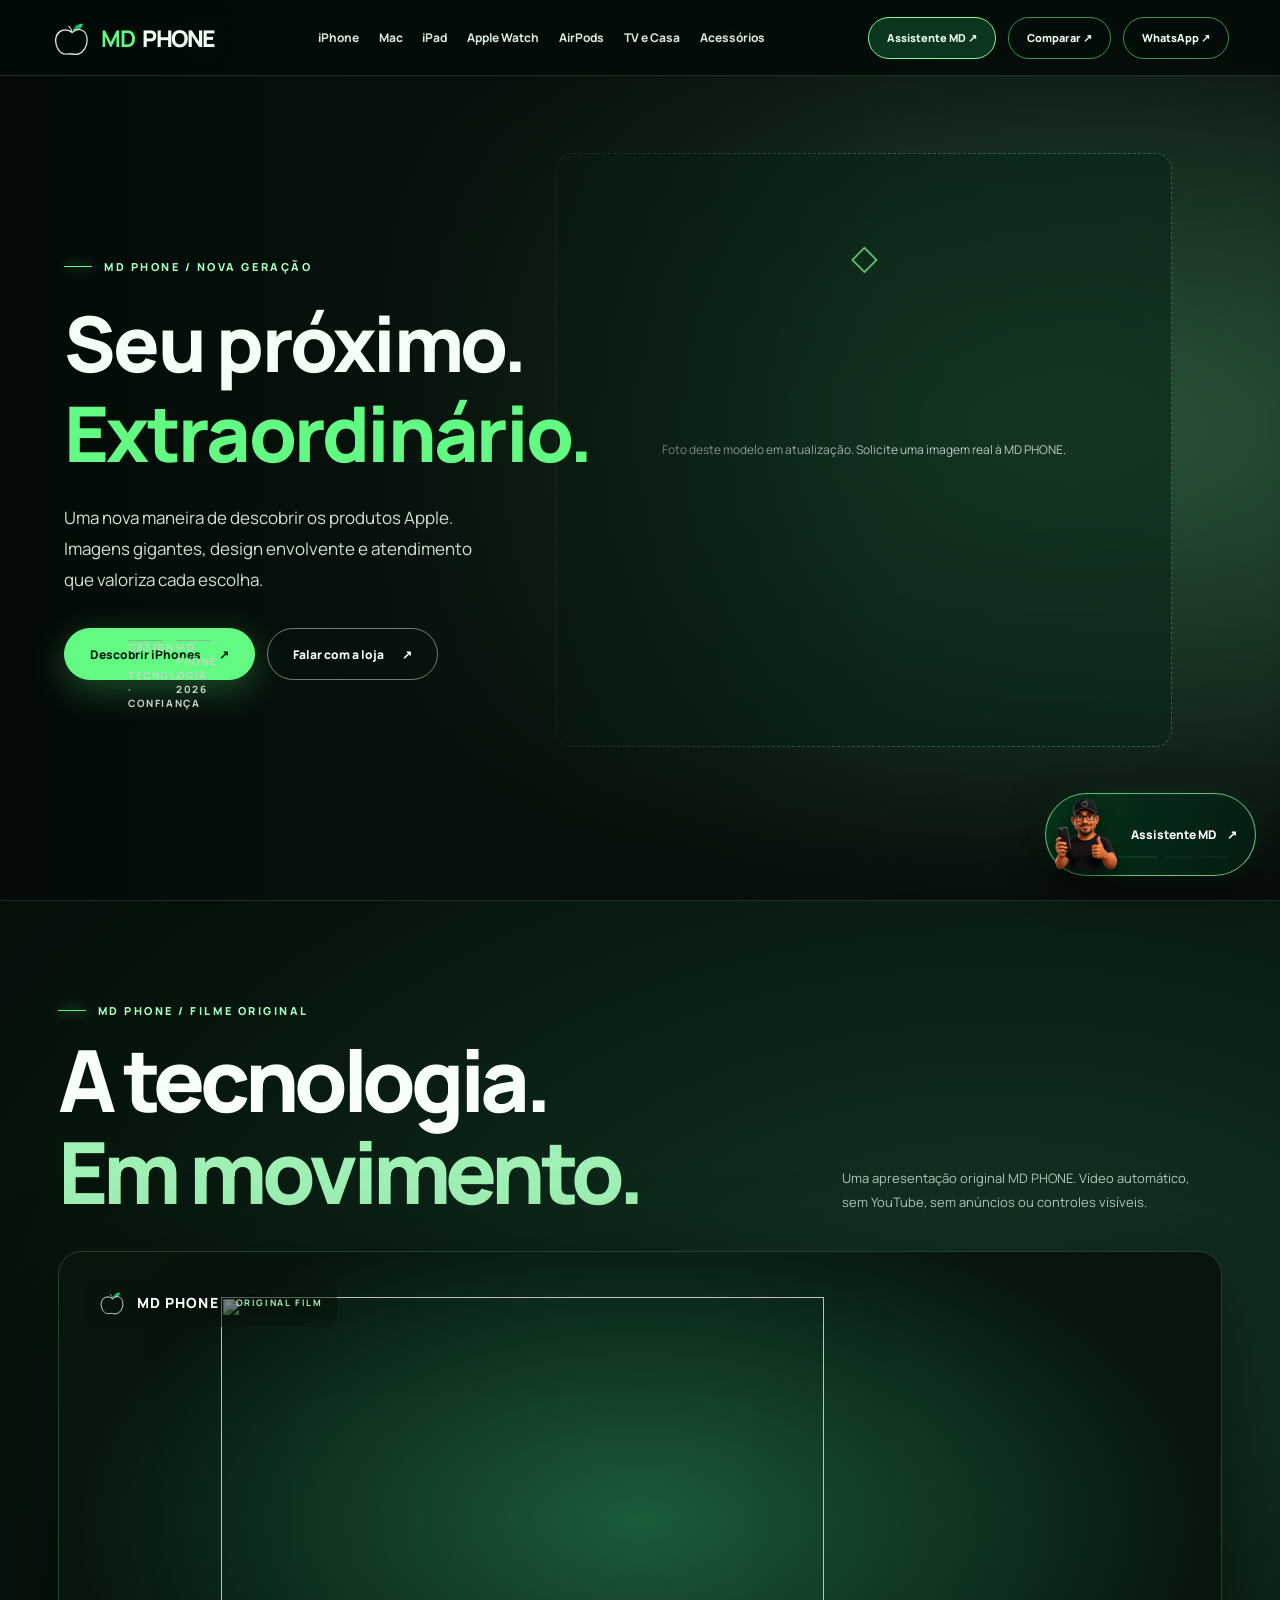
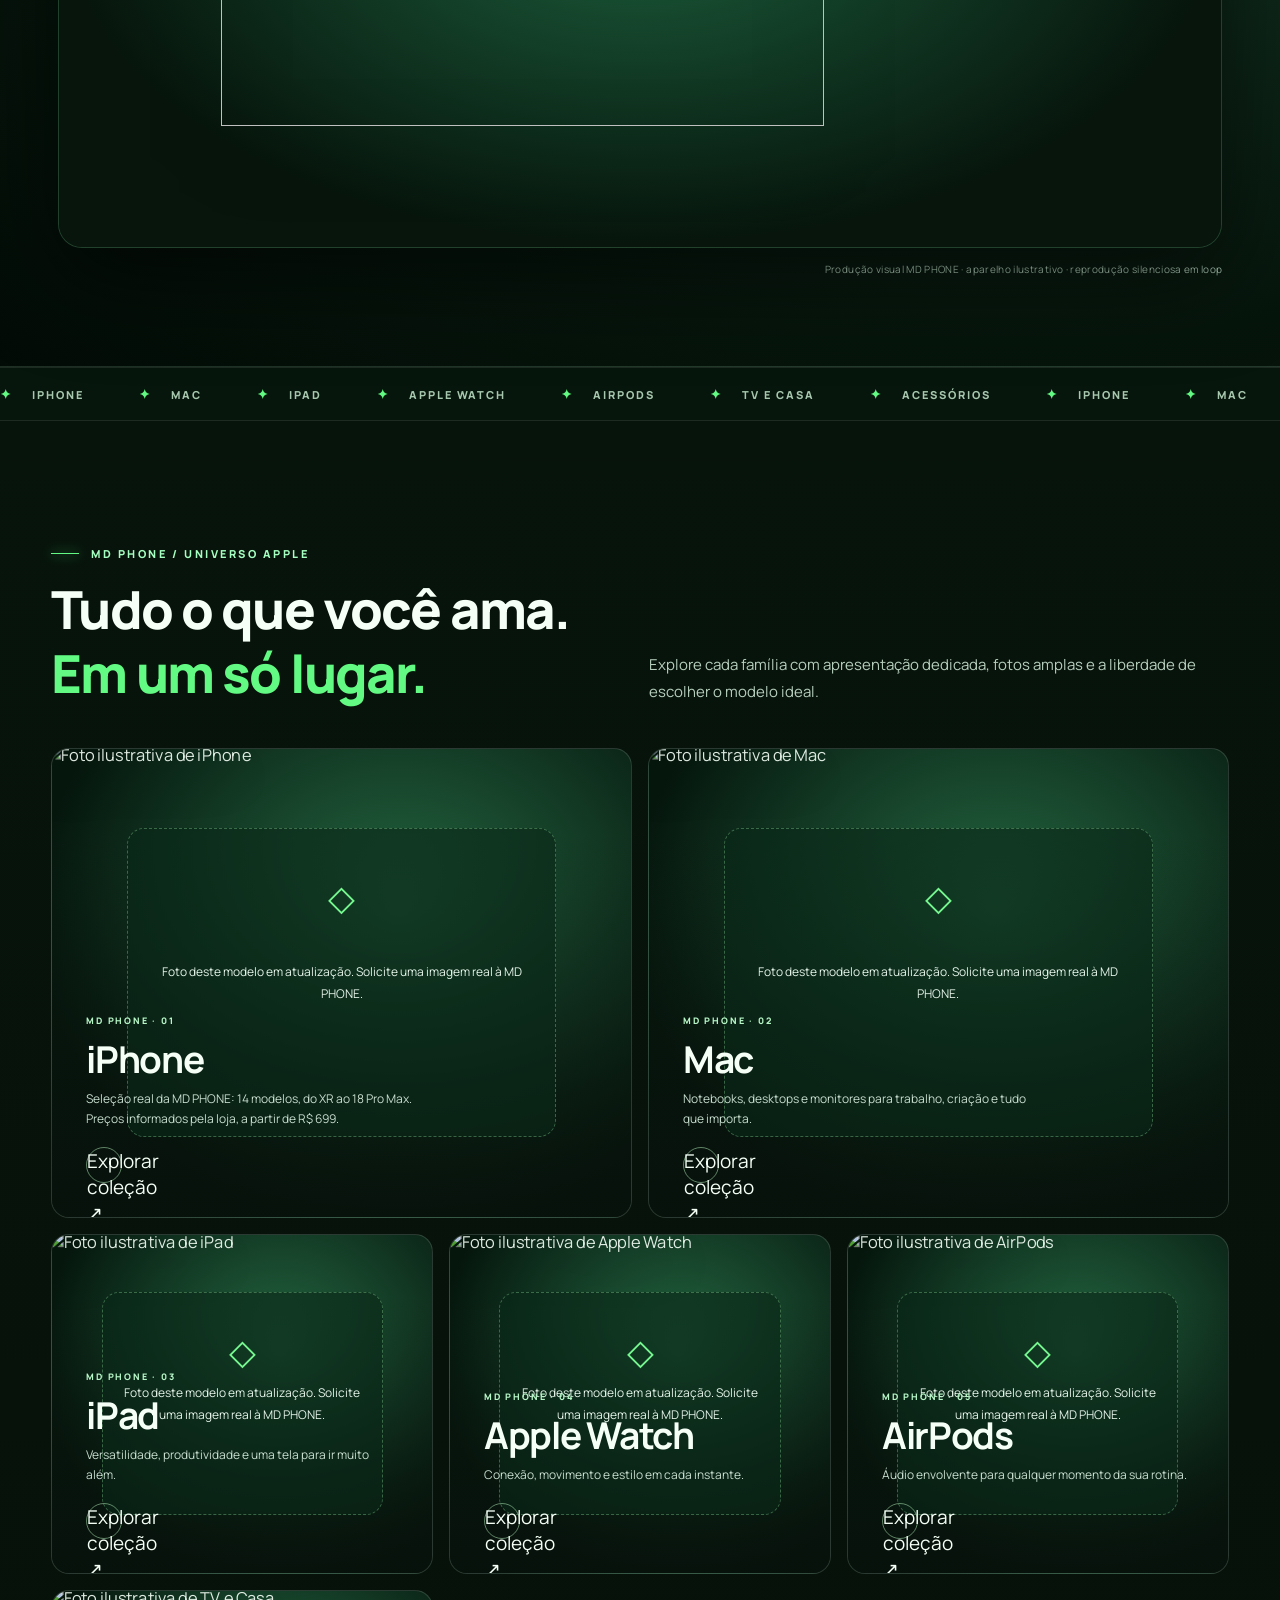
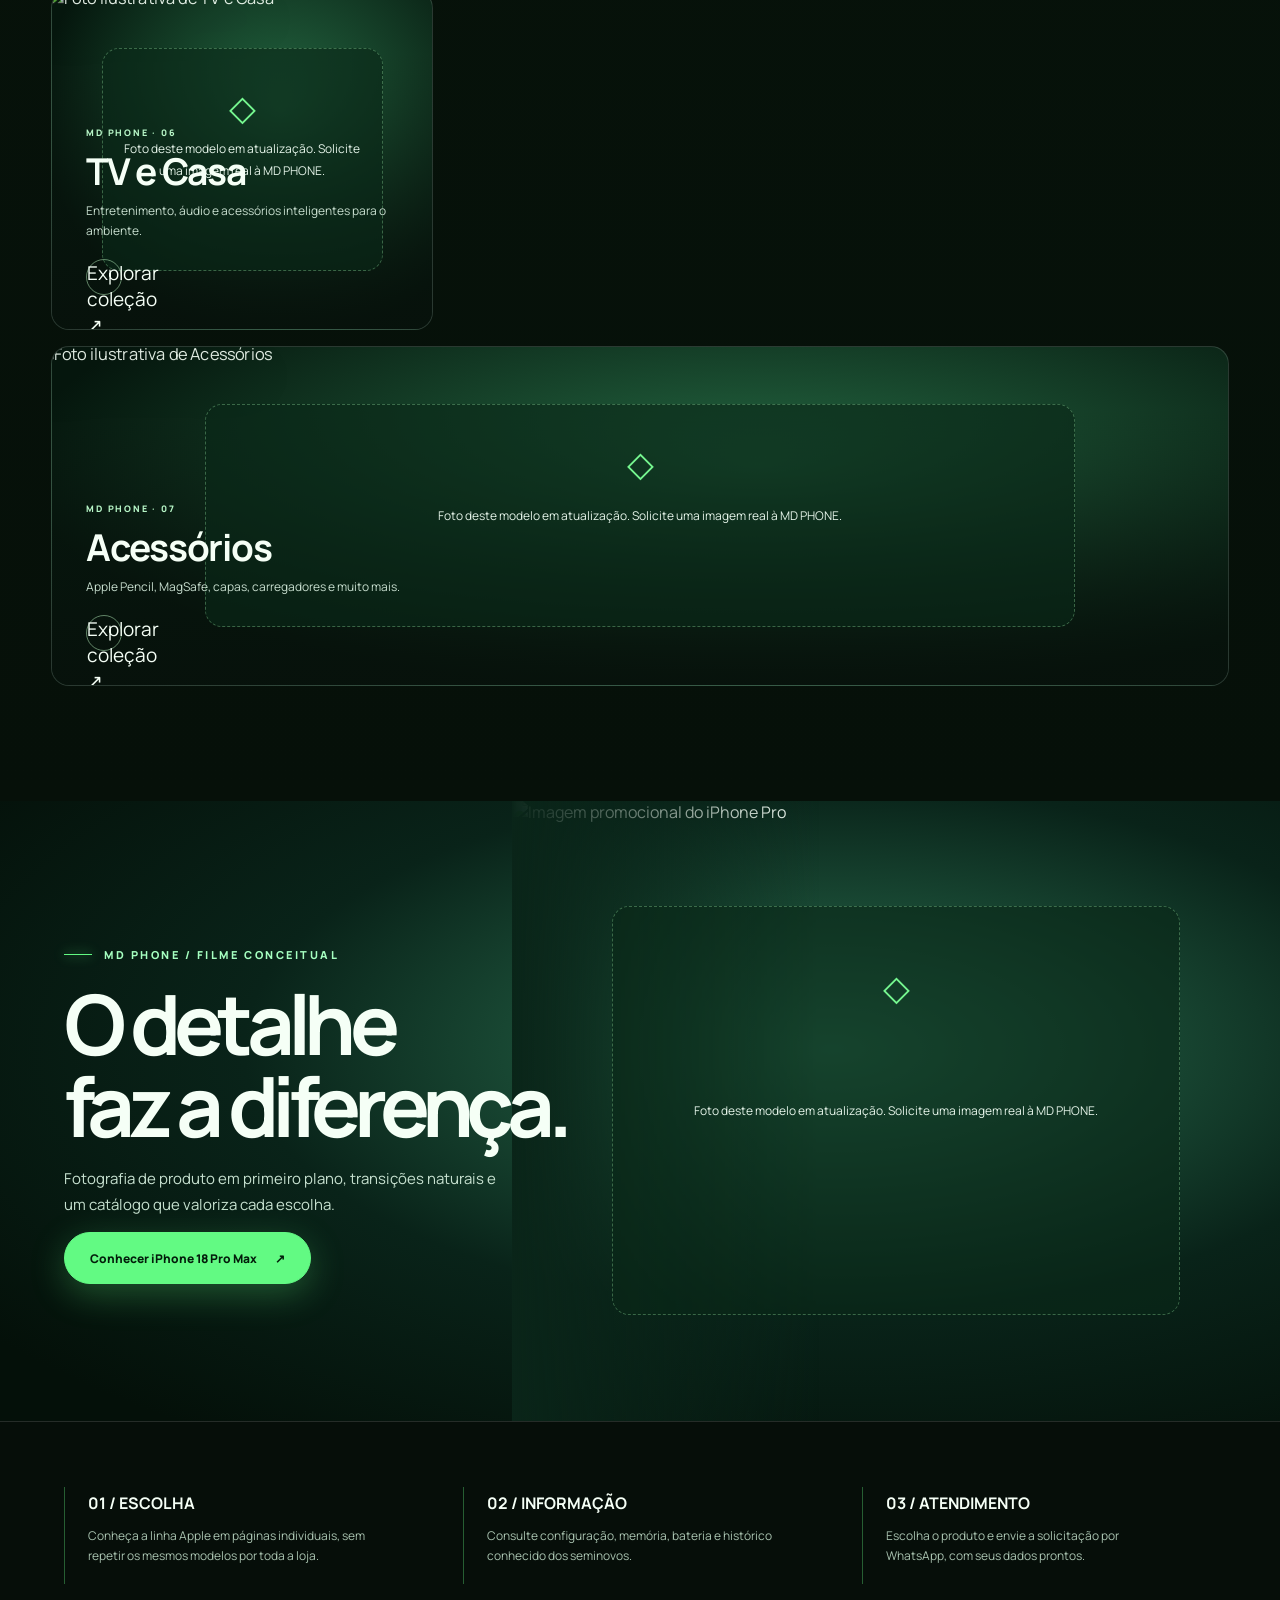
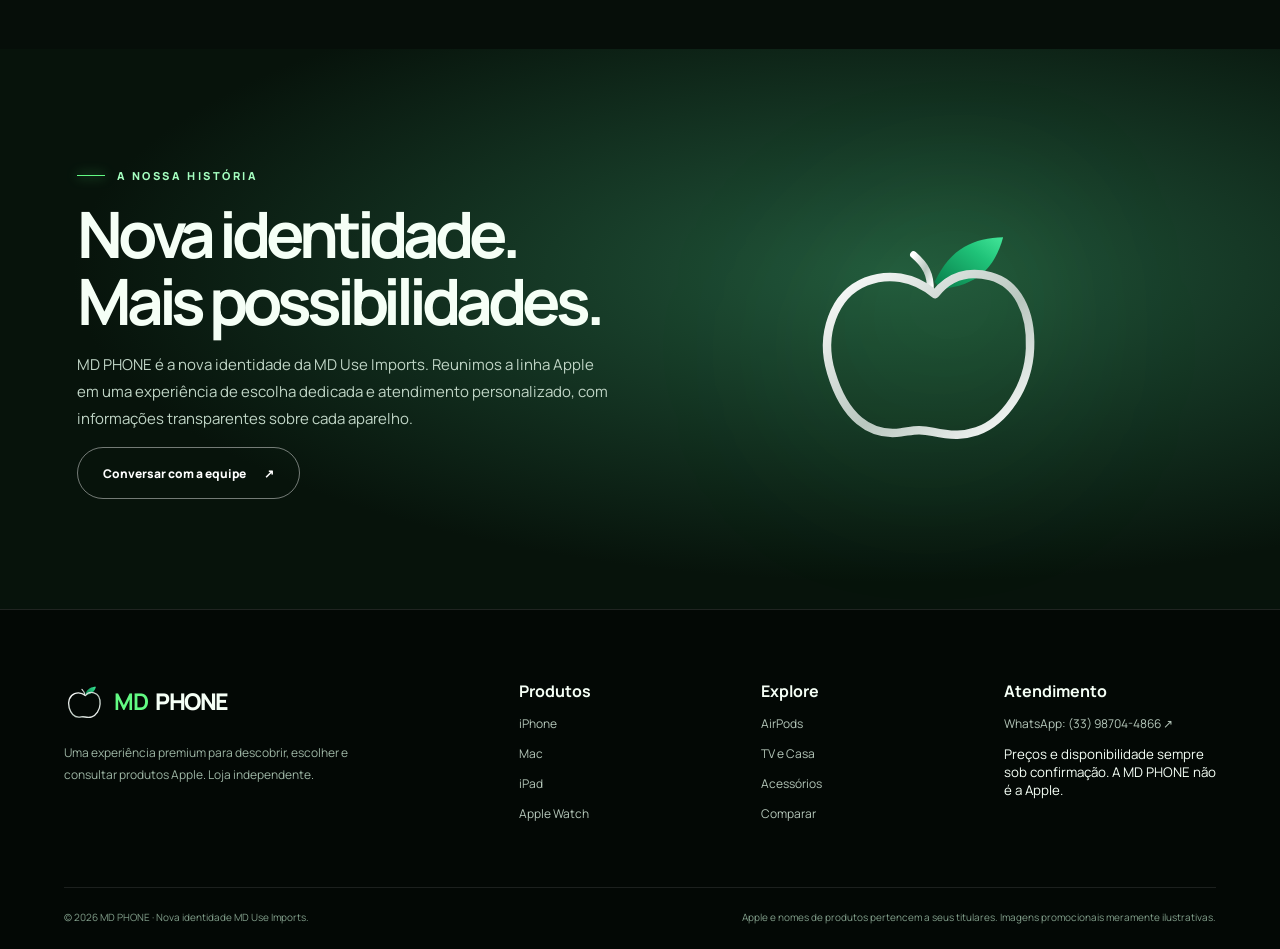
==== index.html @ 4ab0ab2a "MD PHONE: publicar catálogo exato, vídeos próprios, assistente original e layout premium recuperado" ====
<!doctype html>
<html lang="pt-BR">
<head>
<meta charset="utf-8">
<meta name="viewport" content="width=device-width,initial-scale=1,viewport-fit=cover">
<meta name="theme-color" content="#050a07"><meta name="color-scheme" content="dark">
<meta name="description" content="MD PHONE — universo Apple em uma experiência de design premium. Explore iPhone, Mac, iPad, Apple Watch, AirPods, Casa e Acessórios. Consulte modelos e disponibilidade pelo WhatsApp.">
<meta property="og:type" content="website"><meta property="og:locale" content="pt_BR"><meta property="og:title" content="MD PHONE — Universo Apple">
<meta property="og:description" content="Uma nova experiência para descobrir e escolher seu produto Apple.">
<meta property="og:image" content="https://www.apple.com/newsroom/images/2026/09/apple-debuts-iphone-18-pro-and-iphone-18-pro-max/article/Apple-iPhone-18-Pro-color-lineup-260909_big.jpg.large.jpg">
<meta name="robots" content="index,follow">
<title>MD PHONE — Universo Apple</title>
<link rel="icon" type="image/svg+xml" href="assets/md-phone-brand-mark.svg">
<link rel="canonical" href="https://marlondouglas.github.io/md-phone-premium/">
<link rel="preconnect" href="https://fonts.googleapis.com"><link rel="preconnect" href="https://fonts.gstatic.com" crossorigin>
<link href="https://fonts.googleapis.com/css2?family=Manrope:wght@400;500;600;700;800&display=swap" rel="stylesheet">
<link rel="preconnect" href="https://www.apple.com">
<link rel="stylesheet" href="md-universe.css?v=20261119-md-original-v8">
<script defer src="md-photo-manifest.js?v=20261119-md-original-v8"></script>
<script defer src="md-universe-data.js?v=20261119-md-original-v8"></script>
<script defer src="md-universe.js?v=20261119-md-original-v8"></script>
</head>
<body>
<div id="root"><main style="min-height:80vh;background:#05130a;color:#f6fff7;font:600 18px Manrope,system-ui;padding:120px 7vw"><h1>MD PHONE</h1><p>Carregando a nova experiência...</p><p><a style="color:#9affb2" href="https://wa.me/5533987044866" target="_blank" rel="noopener noreferrer">Fale com a loja pelo WhatsApp ↗</a></p></main></div>
<noscript><p style="color:#fff;background:#0d2817;padding:30px;font:16px system-ui">Para explorar as páginas e produtos da MD PHONE, ative o JavaScript no navegador. Atendimento: WhatsApp (33) 98704-4866.</p></noscript>
</body>
</html>
---- md-universe.css ----
/* MD PHONE / UNIVERSE 2026 — estética imersiva original, inspirada em vitrines de tecnologia. */
:root{--bg:#050a07;--fg:#f5fff6;--green:#62fa83;--mint:#a5ffc0;--dim:#a3b9a8;--line:#ffffff25;--max:1530px;--font:Manrope,Inter,-apple-system,BlinkMacSystemFont,"Segoe UI",sans-serif}
*{box-sizing:border-box}html{scroll-behavior:smooth;scroll-padding-top:78px}body{margin:0;background:var(--bg);color:var(--fg);font-family:var(--font);-webkit-font-smoothing:antialiased;overflow-x:hidden}a{color:inherit;text-decoration:none}button,input,select,textarea{font:inherit}button{cursor:pointer}img{max-width:100%;display:block}button:focus-visible,a:focus-visible,input:focus-visible,select:focus-visible,textarea:focus-visible{outline:2px solid var(--green);outline-offset:4px}::selection{background:#62fa83;color:#07120a}
.skip{position:absolute;left:20px;top:-70px;z-index:200;padding:12px 20px;background:#b9ffcc;color:#05220c}.skip:focus{top:15px}
.site-head{position:fixed;z-index:80;inset:0 0 auto;height:76px;background:#030b08d9;border-bottom:1px solid #ffffff20;backdrop-filter:blur(24px);-webkit-backdrop-filter:blur(24px);transition:background .3s}
.head-inner{height:100%;width:min(100%,var(--max));margin:auto;display:flex;align-items:center;gap:35px;padding:0 clamp(20px,4vw,66px)}
.brand{display:flex;align-items:center;gap:8px;font-size:23px;font-weight:900;letter-spacing:-.065em;white-space:nowrap}.brand img{width:42px;height:42px;object-fit:contain}.brand b{color:var(--green)}
.site-nav{display:flex;align-items:center;justify-content:center;flex:1;gap:clamp(11px,1.55vw,24px)}.site-nav a{font-size:12px;font-weight:750;color:#d8e8db;transition:color .2s;white-space:nowrap}.site-nav a:hover,.site-nav a.active{color:var(--green)}
.head-actions{display:flex;align-items:center;gap:12px}.head-cta{display:inline-flex;align-items:center;justify-content:center;gap:13px;min-height:42px;border:1px solid #5bf88990;padding:10px 18px;border-radius:50px;font-size:11px;font-weight:900;color:#e9ffef;white-space:nowrap}.head-cta:hover{background:#62fa83;color:#031e0a}
.hamburger{display:none;background:none;border:0;color:#fff;padding:8px;font-size:25px;line-height:1}.mobile-menu{position:absolute;top:76px;left:0;right:0;background:#04140bdc;backdrop-filter:blur(20px);border-bottom:1px solid #ffffff30;padding:15px 24px 28px}.mobile-menu[hidden]{display:none}.mobile-menu a{display:block;padding:12px 0;font-size:17px;font-weight:750;border-bottom:1px solid #ffffff18}
main{min-height:60vh}.hero{height:min(900px,100svh);min-height:690px;position:relative;isolation:isolate;overflow:hidden;background:#050907}.hero-slide{position:absolute;inset:0;opacity:0;visibility:hidden;transition:opacity 1.2s ease;isolation:isolate}.hero-slide.active{opacity:1;visibility:visible}.hero-slide:before{content:"";position:absolute;inset:0;z-index:1;background:linear-gradient(90deg,#030a07 0%,#06110b 28%,#06120a99 48%,#07140c33 70%,#06100b18 100%)}.hero-slide:after{content:"";position:absolute;z-index:-1;inset:-15%;background:radial-gradient(ellipse at 75% 48%,var(--glow,#155d32),transparent 58%);filter:blur(48px);opacity:.9;animation:breathing 9s ease-in-out infinite alternate}
@keyframes breathing{from{transform:scale(.92);opacity:.55}to{transform:scale(1.12);opacity:.95}}
.hero-media{position:absolute;z-index:0;inset:0 0 0 35%;overflow:hidden}.hero-media img{width:100%;height:100%;object-fit:contain;object-position:center;transform:scale(1.12);transition:transform 9s ease;filter:drop-shadow(0 30px 55px #0008)}.hero-slide.active .hero-media img{transform:scale(1.27)}.hero-media.photo-dark img{mix-blend-mode:screen}.hero-media.photo-light{background:#f0f0f0}.hero-media.photo-light img{mix-blend-mode:multiply}.hero-media.photo-light:after{content:"";position:absolute;inset:0;background:linear-gradient(90deg,#061009 0%,transparent 45%)}
.hero-inner{position:relative;z-index:3;width:min(100%,var(--max));height:100%;margin:auto;display:flex;align-items:center;padding:105px clamp(22px,5vw,80px) 75px}.hero-content{width:min(49%,680px);position:relative}.kicker{display:inline-flex;align-items:center;gap:12px;color:var(--mint);font-size:11px;font-weight:850;letter-spacing:.23em;text-transform:uppercase}.kicker:before{content:"";width:28px;height:1px;background:var(--green);box-shadow:0 0 12px var(--green)}.hero h1{font-size:clamp(66px,7.9vw,128px);line-height:.96;letter-spacing:-.09em;font-weight:900;margin:24px 0 26px;text-wrap:balance}.hero h1 em,.category-hero h1 em,.section-heading em,.product-title em{font-style:normal;color:var(--green)}.hero-desc{max-width:490px;color:#d0e2d3;font-size:clamp(15px,1.4vw,20px);line-height:1.72;margin:0 0 33px}.action-row{display:flex;gap:12px;align-items:center;flex-wrap:wrap}.btn{min-height:52px;padding:15px 25px;display:inline-flex;justify-content:center;align-items:center;gap:18px;border-radius:99px;border:1px solid #ffffff70;background:transparent;color:#fff;font-weight:850;font-size:12px;white-space:nowrap;transition:transform .25s,background .25s,color .25s}.btn:hover{transform:translateY(-2px)}.btn.primary{background:var(--green);color:#031d0b;border-color:var(--green);box-shadow:0 10px 35px #62fa8344}.btn.secondary:hover{background:#ffffff1a}.hero-foot{position:absolute;z-index:5;left:clamp(22px,5vw,80px);bottom:39px;color:#c4d5c7;font-size:10px;letter-spacing:.16em;font-weight:750;display:flex;gap:13px;align-items:center}.hero-foot span{height:1px;width:35px;background:#8ab99a}
.hero-timeline{position:absolute;z-index:7;right:clamp(20px,4vw,70px);bottom:42px;display:flex;gap:8px;align-items:center}.timeline-item{height:2px;width:28px;background:#ffffff55;overflow:hidden}.timeline-item.active{width:56px;background:#ffffff33}.timeline-item.active:before{content:"";display:block;height:100%;width:100%;background:var(--green);transform-origin:left;animation:timeline 7s linear forwards}@keyframes timeline{from{transform:scaleX(0)}to{transform:scaleX(1)}}.hero-label{position:absolute;right:45px;top:120px;z-index:4;color:#ffffff8a;font-size:10px;letter-spacing:.18em;writing-mode:vertical-rl}
.marquee{border-block:1px solid #ffffff17;background:#07160c;overflow:hidden;padding:17px 0}.marquee-track{display:flex;width:max-content;gap:55px;animation:marquee 38s linear infinite}.marquee-track span{font-size:11px;letter-spacing:.18em;font-weight:800;color:#a7c7ae;white-space:nowrap}.marquee-track b{color:var(--green);font-size:13px;margin-right:15px}@keyframes marquee{to{transform:translateX(-50%)}}
.section{padding:clamp(75px,9vw,145px) clamp(18px,4vw,64px)}.section-inner{width:min(100%,var(--max));margin:auto}.section-top{display:flex;justify-content:space-between;align-items:flex-end;gap:20px;margin-bottom:43px}.section-heading{font-size:clamp(43px,5.6vw,84px);font-weight:900;letter-spacing:-.085em;line-height:1.02;margin:16px 0 0;max-width:900px}.section-sub{font-size:14px;color:#b7cebd;line-height:1.7;max-width:360px;margin:0}.text-link{display:inline-flex;align-items:center;gap:14px;color:#adffc0;font-weight:850;font-size:12px;white-space:nowrap}
.universe{background:linear-gradient(180deg,#07140b,#061009)}.category-grid{display:grid;grid-template-columns:repeat(12,minmax(0,1fr));gap:16px}.category-tile{position:relative;isolation:isolate;min-height:340px;overflow:hidden;border:1px solid #ffffff1d;border-radius:18px;background:radial-gradient(ellipse at 75% 30%,var(--tile-glow,#275e37),#08150d 65%);transition:transform .45s,border-color .45s;display:flex;align-items:flex-end}.category-tile:hover{transform:translateY(-5px);border-color:#8cffa270}.category-tile:nth-child(1),.category-tile:nth-child(2){grid-column:span 6;min-height:470px}.category-tile:nth-child(n+3){grid-column:span 4}.category-tile:nth-child(7){grid-column:span 12;min-height:340px}.tile-visual{position:absolute;z-index:-1;inset:0;display:flex;align-items:center;justify-content:flex-end}.tile-visual img{height:100%;width:100%;object-fit:cover;object-position:center;opacity:.9;transform:scale(1.04);transition:transform .8s;mix-blend-mode:screen}.category-tile:hover img{transform:scale(1.14)}.tile-visual:after{content:"";position:absolute;inset:0;background:linear-gradient(0deg,#040d08 0%,#040d08c0 26%,transparent 75%)}.category-tile .tile-content{position:relative;z-index:2;padding:30px;width:100%}.tile-eyebrow{font-size:9px;letter-spacing:.2em;color:#b7f6c7;font-weight:900}.tile-content h3{font-size:clamp(28px,3.2vw,50px);letter-spacing:-.07em;margin:8px 0}.tile-content p{font-size:12px;color:#c7ddce;margin:0 0 18px;max-width:340px;line-height:1.55}.tile-arrow{display:grid;place-items:center;border:1px solid #b9f4c080;width:36px;height:36px;border-radius:50%;font-size:19px}.tile-visual .tile-fallback{position:absolute;right:10%;top:15%;font-size:clamp(100px,15vw,210px);opacity:.22;color:#fff;filter:drop-shadow(0 0 40px #d7ffe4)}
.immersive-strip{position:relative;min-height:620px;display:flex;align-items:center;overflow:hidden;background:radial-gradient(ellipse at 65% 40%,#2b7352,#092319 50%,#041009 90%)}.immersive-strip .strip-copy{position:relative;z-index:2;width:min(50%,600px);margin-left:max(5vw,calc((100vw - var(--max))/2 + 70px));padding:90px 20px 90px 0}.immersive-strip h2{font-size:clamp(49px,6.5vw,92px);line-height:.99;letter-spacing:-.08em;margin:20px 0}.immersive-strip p{color:#c7e1d0;line-height:1.7;max-width:450px;font-size:15px}.strip-photo{position:absolute;inset:0 0 0 40%;overflow:hidden}.strip-photo img{width:100%;height:100%;object-fit:cover;object-position:center;mix-blend-mode:screen}.strip-photo:after{content:"";position:absolute;inset:0;background:linear-gradient(90deg,#0a2519,transparent 40%)}
.trust-strip{padding:65px 5vw;background:#060e09;border-top:1px solid #ffffff20}.trust-items{width:min(100%,var(--max));margin:auto;display:grid;grid-template-columns:repeat(3,1fr);gap:45px}.trust-item{border-left:1px solid #65ff8555;padding:5px 0 5px 23px}.trust-item strong{display:block;font-size:16px}.trust-item p{font-size:12px;color:#a9c3b0;line-height:1.7;max-width:290px}
.category-hero{min-height:740px;height:min(850px,95svh);padding-top:76px;position:relative;isolation:isolate;overflow:hidden;background:radial-gradient(ellipse at 75% 40%,var(--hero-glow,#215b38),#07160e 54%,#020704 90%);display:flex;align-items:center}.category-hero:after{content:"";position:absolute;inset:0;z-index:0;background:linear-gradient(90deg,#030b07 0%,#030b07c9 35%,transparent 75%)}.category-hero .category-photo{position:absolute;z-index:-1;inset:0 0 0 35%;overflow:hidden}.category-hero .category-photo img{height:100%;width:100%;object-fit:contain;object-position:center;transform:scale(1.25);filter:drop-shadow(0 30px 60px #0008)}.category-hero .category-photo.photo-dark img{mix-blend-mode:screen}.category-hero .category-photo.photo-light img{mix-blend-mode:multiply}.category-copy{width:min(100%,var(--max));margin:auto;position:relative;z-index:2;padding:80px clamp(22px,5vw,80px)}.category-copy h1{font-size:clamp(72px,9vw,145px);line-height:.92;letter-spacing:-.09em;margin:24px 0}.category-copy p{font-size:clamp(17px,1.65vw,23px);color:#d7ebdb;max-width:510px;line-height:1.55}.category-copy .action-row{margin-top:35px}
.model-section{background:linear-gradient(180deg,#07130c,#0a1d12 50%,#050b07)}.model-intro{margin-bottom:45px}.model-rail{display:flex;gap:11px;overflow:auto;scrollbar-width:none;overscroll-behavior-x:contain;padding:5px 1px 20px;scroll-snap-type:x proximity}.model-rail::-webkit-scrollbar{display:none}.model-tab{white-space:nowrap;border:1px solid #ffffff3a;border-radius:99px;background:#102b1a;color:#d7e8db;padding:13px 23px;font-size:12px;font-weight:800;scroll-snap-align:start;min-height:46px}.model-tab[aria-selected="true"]{background:var(--green);color:#04200c;border-color:var(--green)}
.model-stage{position:relative;display:grid;grid-template-columns:1.15fr .85fr;min-height:640px;overflow:hidden;border-radius:22px;border:1px solid #ffffff25;background:radial-gradient(ellipse at 36% 40%,var(--model-glow,#2a6550),#0a1c13 60%,#07110a)}.model-art{position:relative;min-height:640px;overflow:hidden}.model-art img{position:absolute;inset:0;width:100%;height:100%;object-fit:contain;object-position:center;transform:scale(1.28);filter:drop-shadow(0 28px 55px #000a);transition:transform .6s}.model-art:hover img{transform:scale(1.36)}.model-art:after{content:"";position:absolute;inset:0;background:linear-gradient(0deg,#06120d70,transparent 30%);pointer-events:none}.model-art-label{position:absolute;z-index:2;left:27px;bottom:25px;color:#c0d6c5;font-size:9px;letter-spacing:.14em;font-weight:850}
.model-info{position:relative;z-index:3;padding:clamp(35px,5vw,80px);display:flex;flex-direction:column;justify-content:center;background:linear-gradient(90deg,#07130c33,#07130cdd)}.model-info h3{font-size:clamp(42px,5vw,77px);letter-spacing:-.085em;line-height:1.03;margin:15px 0}.model-info p{color:#c6dacb;font-size:15px;line-height:1.7;max-width:460px}.model-specs{display:flex;flex-wrap:wrap;gap:9px;margin:17px 0 23px}.spec-pill{border:1px solid #ffffff35;border-radius:99px;color:#d9ebde;padding:10px 14px;font-size:11px}.model-actions{display:flex;gap:12px;flex-wrap:wrap}.stock-label{font-size:10px;letter-spacing:.16em;color:#9dffc0;font-weight:850}.small-note{color:#a8bcae;font-size:11px;line-height:1.65;max-width:850px;margin:22px auto 0}
.product-hero{min-height:760px;display:grid;grid-template-columns:1fr 1fr;align-items:center;padding:120px max(4vw,calc((100vw - var(--max))/2 + 60px)) 80px;background:radial-gradient(ellipse at 32% 48%,var(--prod-glow,#235a3d),#07160d 58%,#030a06);gap:45px}.product-photo{min-height:580px;position:relative;overflow:hidden;display:flex;align-items:center;justify-content:center}.product-photo img{position:absolute;inset:0;width:100%;height:100%;object-fit:contain;transform:scale(1.2);filter:drop-shadow(0 25px 55px #0008)}.product-photo:after{content:"";position:absolute;inset:0;pointer-events:none;border:1px solid #ffffff14;border-radius:20px}.product-copy h1{font-size:clamp(53px,6vw,95px);line-height:1.02;letter-spacing:-.085em;margin:18px 0}.product-copy>p{font-size:17px;color:#c1d6c6;line-height:1.65;max-width:500px}.variant-list{display:flex;flex-wrap:wrap;gap:10px;margin:22px 0}.variant-list button{border:1px solid #ffffff45;border-radius:50px;padding:12px 17px;background:#102b1a;color:#fff;font-size:12px}.variant-list button.active{background:var(--green);color:#03220b;border-color:var(--green)}.product-details{display:grid;gap:13px;margin:25px 0 30px}.product-details>div{border-bottom:1px solid #ffffff1c;padding-bottom:12px;color:#bdd1c1;font-size:13px}.product-details b{color:#fff}.disclosure{background:#0b2115;border:1px solid #ffffff23;border-radius:15px;padding:17px 21px;color:#c4d9ca;font-size:12px;line-height:1.7;max-width:700px}.disclosure strong{color:#fff}
.compare{background:#07120b;padding-top:155px;min-height:85vh}.compare-toolbar{display:flex;gap:14px;flex-wrap:wrap;margin:28px 0 35px}.compare-toolbar select{min-width:250px;flex:1;background:#102719;color:#fff;border:1px solid #ffffff35;border-radius:12px;padding:14px}.compare-table{display:grid;grid-template-columns:repeat(2,minmax(0,1fr));gap:20px}.compare-col{padding:32px;border-radius:18px;background:linear-gradient(145deg,#0c2a18,#07150c);border:1px solid #ffffff22}.compare-col h3{font-size:clamp(24px,3vw,45px);letter-spacing:-.06em;margin:15px 0}.compare-col p{font-size:13px;color:#c1d5c7;line-height:1.7}.compare-row{border-top:1px solid #ffffff25;padding:17px 0;font-size:12px;color:#c9dccc}
.story{background:radial-gradient(ellipse at 70% 40%,#21553a,#07130b 65%);min-height:500px;padding:110px 6vw;display:grid;grid-template-columns:1fr 1fr;align-items:center;gap:45px}.story h2{font-size:clamp(43px,5vw,76px);line-height:1.05;letter-spacing:-.08em;margin:17px 0}.story p{max-width:620px;font-size:15px;line-height:1.8;color:#c0d5c6}.story-logo{display:flex;align-items:center;justify-content:center}.story-logo img{width:min(50%,300px);filter:drop-shadow(0 0 75px #55ff7b88)}
.footer{padding:70px 5vw 25px;background:#030805;border-top:1px solid #ffffff1d}.footer-inner{width:min(100%,var(--max));margin:auto;display:grid;grid-template-columns:2fr repeat(3,1fr);gap:30px}.footer .brand{margin-bottom:20px}.footer p{font-size:12px;line-height:1.8;color:#9db5a4;max-width:330px}.footer h4{font-size:12px;margin:0 0 22px}.footer-links{display:flex;flex-direction:column;gap:13px}.footer-links a{font-size:12px;color:#b5c7ba}.footer-links a:hover{color:var(--green)}.footer-base{width:min(100%,var(--max));margin:65px auto 0;padding-top:22px;border-top:1px solid #ffffff19;color:#829f8b;font-size:10px;display:flex;justify-content:space-between;gap:20px}
.concierge{position:fixed;z-index:70;right:24px;bottom:24px;border:1px solid #6eff91;border-radius:99px;padding:9px 18px 9px 8px;display:flex;align-items:center;gap:12px;color:#fff;background:#082a16f0;box-shadow:0 9px 45px #000b,0 0 28px #4cff6e33;font-size:12px;font-weight:850}.concierge-orb{height:45px;width:45px;border-radius:50%;display:grid;place-items:center;background:radial-gradient(circle at 30% 25%,#dcffe2,#5bff81 55%,#12802d);color:#06351b;font-size:24px;box-shadow:0 0 25px #4aff7c6b}.dialog{border:1px solid #529568;border-radius:23px;background:#071a0e;color:#fff;padding:35px;width:min(610px,calc(100vw - 22px));max-height:min(92svh,920px);overflow:auto;box-shadow:0 25px 90px #000e}.dialog::backdrop{background:#000c;backdrop-filter:blur(9px)}.dialog-close{position:absolute;right:18px;top:14px;width:40px;height:40px;border-radius:50%;background:#102e1a;border:1px solid #3e7050;color:#fff;font-size:24px}.dialog h2{font-size:clamp(30px,4vw,43px);letter-spacing:-.07em;margin:14px 0}.dialog>p{font-size:13px;line-height:1.7;color:#c0d9c8}.dialog form{display:grid;grid-template-columns:repeat(2,minmax(0,1fr));gap:14px;margin-top:25px}.dialog label{font-size:12px;font-weight:700;display:flex;flex-direction:column;gap:8px;color:#d7ebdb}.dialog label.full{grid-column:1/-1}.dialog input,.dialog textarea,.dialog select{width:100%;background:#102d1b;color:#fff;border:1px solid #ffffff30;border-radius:10px;min-height:45px;padding:12px;font-size:13px}.dialog textarea{resize:vertical}.dialog input::placeholder,.dialog textarea::placeholder{color:#86a996}.dialog .dialog-submit{grid-column:1/-1}.dialog small{grid-column:1/-1;color:#98b9a4;font-size:10px;line-height:1.6}.dialog .consent{grid-column:1/-1;display:flex;flex-direction:row;align-items:flex-start;gap:9px;font-size:11px;line-height:1.6}.dialog .consent input{width:17px;height:17px;min-height:0;flex:none;accent-color:var(--green)}.dialog-choice{grid-column:1/-1;padding:15px;background:#12371f;border-radius:12px;font-size:12px;font-weight:850}
.reveal{opacity:1;transform:none;transition:opacity .7s ease,transform .7s ease}.reveal.in{opacity:1;transform:translateY(0)}
@media(max-width:1150px){.site-nav{gap:12px}.site-nav a{font-size:11px}.head-inner{gap:20px}.category-tile:nth-child(1),.category-tile:nth-child(2){min-height:410px}.category-tile:nth-child(n+3){min-height:310px}.hero h1{font-size:clamp(65px,8vw,100px)}.model-stage{min-height:560px}.model-art{min-height:560px}}
@media(max-width:950px){.site-nav{display:none}.hamburger{display:block}.head-inner{justify-content:space-between}.hero-content{width:56%}.hero-media{inset:0 0 0 28%}.category-tile:nth-child(1),.category-tile:nth-child(2){grid-column:span 6}.category-tile:nth-child(n+3){grid-column:span 6}.category-tile:nth-child(7){grid-column:span 12}.footer-inner{grid-template-columns:2fr 1fr 1fr}.footer-inner>div:last-child{grid-column:1/-1}.model-info{padding:30px}.model-info h3{font-size:48px}}
@media(max-width:700px){.site-head{height:65px}.head-inner{padding:0 18px}.brand{font-size:21px}.brand img{width:38px;height:38px}.head-cta{display:none}.mobile-menu{top:65px}.hero{min-height:810px;height:100svh;max-height:930px}.hero-slide:before{background:linear-gradient(180deg,#030a07 0%,#030a07d0 29%,#06100b45 50%,#06100b25 78%,#030a07 100%)}.hero-inner{align-items:flex-start;padding:118px 24px 60px}.hero-content{width:100%}.hero h1{font-size:clamp(61px,14vw,86px);max-width:570px;margin:17px 0}.hero-desc{font-size:14px;line-height:1.6;max-width:360px;margin-bottom:24px}.hero-media{inset:39% -22% 0 -22%}.hero-media img{transform:scale(1.15)}.hero-slide.active .hero-media img{transform:scale(1.24)}.hero-label{display:none}.hero-foot{left:23px;bottom:32px;font-size:9px}.hero-timeline{right:22px;bottom:32px}.timeline-item{width:17px}.timeline-item.active{width:30px}.action-row .btn{min-height:46px;padding:12px 18px;font-size:11px}.section{padding:75px 17px}.section-top{display:block;margin-bottom:28px}.section-sub{margin-top:17px}.section-heading{font-size:clamp(41px,10vw,62px)}.category-grid{gap:12px}.category-tile:nth-child(n){grid-column:span 12;min-height:350px}.category-tile:nth-child(7){min-height:300px}.category-tile .tile-content{padding:25px}.tile-content h3{font-size:40px}.tile-visual img{object-position:center}.immersive-strip{min-height:740px;align-items:flex-start}.immersive-strip .strip-copy{width:100%;margin:0;padding:82px 24px;max-width:600px}.immersive-strip h2{font-size:clamp(50px,12vw,75px)}.strip-photo{inset:40% -25% 0 -20%}.strip-photo:after{background:linear-gradient(180deg,#0a2519,transparent 50%)}.trust-items{grid-template-columns:1fr;gap:22px}.trust-strip{padding:45px 25px}.category-hero{min-height:760px;height:100svh;max-height:900px;align-items:flex-start}.category-hero:after{background:linear-gradient(180deg,#030b07 0%,#030b07e5 31%,#030b0770 54%,transparent 90%)}.category-hero .category-photo{inset:38% -25% 0 -25%}.category-copy{padding:125px 24px 60px}.category-copy h1{font-size:clamp(70px,15vw,112px);margin:18px 0}.category-copy p{font-size:15px;max-width:390px}.model-stage{grid-template-columns:1fr;min-height:0}.model-art{min-height:440px;height:440px}.model-art img{transform:scale(1.26)}.model-info{padding:26px 24px 35px}.model-info h3{font-size:45px}.model-info p{font-size:13px}.model-specs{margin:12px 0 19px}.product-hero{grid-template-columns:1fr;padding:95px 20px 55px;gap:15px}.product-photo{min-height:430px;height:430px}.product-photo img{transform:scale(1.12)}.product-copy h1{font-size:clamp(45px,12vw,72px)}.product-copy>p{font-size:14px}.compare{padding-top:110px}.compare-table{grid-template-columns:1fr}.compare-toolbar select{min-width:100%}.story{grid-template-columns:1fr;padding:70px 24px}.story-logo{min-height:250px}.footer{padding:55px 24px 25px}.footer-inner{grid-template-columns:1fr 1fr;gap:30px}.footer-inner>div:first-child{grid-column:1/-1}.footer-inner>div:last-child{grid-column:auto}.footer-base{display:block;line-height:1.8}.concierge{bottom:14px;right:14px;font-size:11px;padding:8px 13px 8px 7px}.concierge-orb{width:39px;height:39px}.dialog{padding:26px 18px}.dialog form{grid-template-columns:1fr}.dialog label.full,.dialog .consent,.dialog .dialog-choice,.dialog .dialog-submit,.dialog small{grid-column:auto}}
@media(max-width:400px){.hero{min-height:740px}.hero-inner{padding-top:105px}.hero h1{font-size:55px}.hero-media{inset:45% -25% 0 -25%}.category-copy h1{font-size:65px}.category-hero{min-height:700px}.category-tile:nth-child(n){min-height:320px}}
@media(prefers-reduced-motion:reduce){*,*:before,*:after{animation-duration:.01ms!important;animation-iteration-count:1!important;transition-duration:.01ms!important;scroll-behavior:auto!important}.reveal{opacity:1;transform:none}}

/* Preço e movimento editorial — uma única definição, sem ampliação excessiva das imagens. */
.md-offer{margin:18px 0 20px;padding:18px 22px;background:#0b2516;border:1px solid #3a784d;border-radius:17px}
.md-offer-caption{display:block;margin-bottom:9px;color:#a5f2ba;font-size:10px;font-weight:800;letter-spacing:.11em;line-height:1.6}
.md-offer-price{display:block;color:#fff;font-size:clamp(34px,3.6vw,53px);line-height:1.15;font-weight:900;letter-spacing:-.04em;font-variant-numeric:tabular-nums;white-space:nowrap}
.md-offer-warning{color:#ffdfac;font-size:12px;line-height:1.6;font-weight:750;display:block}
.model-info .md-offer{max-width:450px}
.product-copy .variant-list button{min-height:42px;white-space:normal;line-height:1.4}
.product-copy .variant-list button.active{background:#62fa83;color:#05250e;border-color:#62fa83}

/* Gerações do iPhone e tabela de preços editorial, sem repetir os grandes cards. */
.phone-eras{display:flex;gap:10px;flex-wrap:wrap;margin:18px 0 18px}
.phone-era{border:1px solid #49825c;background:#0d2618;color:#d6f2df;padding:11px 18px;border-radius:99px;font-size:12px;font-weight:850;min-height:43px;transition:background .2s,transform .2s}
.phone-era:hover{border-color:#80ff9c;transform:translateY(-2px)}
.phone-era.active{background:#62fa83;color:#05240c;border-color:#62fa83}
.model-tab[hidden]{display:none!important}
.price-list{max-width:100%;margin:38px 0 24px;border:1px solid #376a49;border-radius:21px;background:linear-gradient(130deg,#112b1b,#07170d);overflow:hidden;text-align:left}
.price-list summary{cursor:pointer;list-style:none;padding:23px clamp(18px,3vw,34px);color:#e7fbed;font-size:clamp(16px,2vw,22px);font-weight:850;display:flex;justify-content:space-between;align-items:center;gap:15px}
.price-list summary::-webkit-details-marker{display:none}
.price-list summary span{color:#85ff9f;font-size:29px;line-height:1;transition:transform .3s}
.price-list[open] summary span{transform:rotate(45deg)}
.price-list-scroll{overflow-x:auto;overscroll-behavior-x:contain}
.price-list table{border-collapse:collapse;width:100%;min-width:560px;font-size:12px}
.price-list th{text-align:left;font-size:10px;letter-spacing:.12em;color:#9ce4af;text-transform:uppercase;background:#0f2f1c}
.price-list td,.price-list th{padding:15px clamp(12px,2vw,25px);border-bottom:1px solid #ffffff18}
.price-list td{color:#dbeadf}
.price-list tbody tr:hover{background:#ffffff0b}
.price-list td:last-child{font-weight:900;color:#8bffa9;font-size:14px;white-space:nowrap}
.price-list>p{padding:0 23px 20px;margin:15px 0 0;color:#b6cabb;font-size:11px;line-height:1.6}
@media(max-width:700px){.phone-eras{display:grid;grid-template-columns:repeat(2,minmax(0,1fr));gap:8px;margin:12px 0 18px}.phone-era{font-size:10px;padding:10px;min-height:40px}.price-list{margin:28px 0}.price-list table{font-size:11px}.price-list td:last-child{font-size:12px}.price-list summary{padding:19px 17px}}


/* Seletor de acabamentos originais — MD PHONE / Apple Colors */
.md-colors{margin:19px 0 22px;max-width:510px;padding:18px 0 8px;border-top:1px solid #b5ffcb25;border-bottom:1px solid #b5ffcb1b}
.md-colors-title{display:flex;align-items:baseline;justify-content:space-between;flex-wrap:wrap;gap:8px;margin:0 0 14px;color:#f4fff5}
.md-colors-title strong{font-size:13px;font-weight:850;letter-spacing:-.025em}
.md-color-current{font-size:12px;color:#a8f4b7;font-weight:850}
.md-color-swatch-list{display:flex;align-items:center;gap:9px;flex-wrap:wrap}
.md-color-swatch{width:39px;height:39px;display:grid;place-items:center;border:2px solid transparent;border-radius:50%;background:transparent;transition:transform .22s ease,border-color .22s ease,box-shadow .22s ease;position:relative}
.md-color-swatch:hover{transform:translateY(-2px) scale(1.06)}
.md-color-swatch.active{border-color:#b3ffc5;box-shadow:0 0 0 3px #102b1d,0 0 17px #70ff7e40}
.md-color-dot{display:block;width:28px;height:28px;border:1px solid #ffffff6e;border-radius:50%;background:var(--swatch,#b7bec0);box-shadow:inset 0 2px 4px #ffffff35,0 2px 10px #0007}
.md-color-disclaimer{font-size:10px!important;line-height:1.55!important;color:#92b59f!important;margin:14px 0 10px!important}
.model-art,.product-photo{--selected-color:#62fa83}
.model-art:has(+ .model-info .md-color-swatch.active)::before,.product-photo:has(+ .product-copy .md-color-swatch.active)::before{background:radial-gradient(ellipse at 50% 45%,color-mix(in srgb,var(--selected-color) 36%,transparent),transparent 62%);transition:background 550ms ease}
@media(max-width:700px){.md-colors{margin:16px 0 19px;padding:16px 0 5px}.md-color-swatch{width:38px;height:38px}.md-color-dot{width:27px;height:27px}.md-color-current{font-size:11px}.md-color-swatch-list{gap:7px}}
@media(prefers-reduced-motion:reduce){.md-color-swatch{transition:none}}


/* ===== MD PHONE — apresentação editorial limpa e fotografia de produto ===== */
:root{--md-ink:#f3fff5;--md-muted:#b7c9bd}
html{scroll-padding-top:78px}
body{overflow-x:hidden}
.hero h1{font-size:clamp(48px,6vw,88px);line-height:1.17;letter-spacing:-.035em;max-width:750px;text-wrap:balance}
.hero-desc{font-size:clamp(14px,1.4vw,17px);line-height:1.8;max-width:435px}
.hero-media img{object-fit:contain;object-position:center;transform:scale(1.03);filter:drop-shadow(0 24px 34px #0007)}
.hero-slide.active .hero-media img{transform:scale(1.075)}
.category-tile .tile-visual img{object-fit:contain;object-position:center;mix-blend-mode:normal;transform:scale(1.025)}
.category-tile:hover .tile-visual img{transform:scale(1.065)}
.category-tile .tile-visual:after{background:linear-gradient(0deg,#07110be5 0%,#07110b7d 36%,transparent 82%)}
.category-tile .tile-content{max-width:100%;padding:clamp(20px,2.8vw,34px)}
.category-tile .tile-content h3{font-size:clamp(23px,3vw,37px);letter-spacing:-.035em;line-height:1.2}
.category-tile .tile-content p{font-size:12px;line-height:1.65;max-width:360px}
.section-heading{font-size:clamp(35px,4.1vw,58px);line-height:1.22;letter-spacing:-.035em;text-wrap:balance}
.section-sub{font-size:clamp(13px,1.2vw,15px);line-height:1.8;max-width:580px}
.category-copy h1{font-size:clamp(52px,7vw,94px);line-height:1.16;letter-spacing:-.045em}
.category-hero.md-iphone-banner{height:auto;min-height:310px;max-height:none;padding-top:78px;background:radial-gradient(ellipse at 88% 16%,#23693d80,#071710 56%,#040a07)}
.category-hero.md-iphone-banner:after{background:none}
.category-hero.md-iphone-banner .category-copy{width:min(100%,var(--max));padding:48px clamp(22px,4vw,62px) 57px}
.category-hero.md-iphone-banner .category-copy h1{font-size:clamp(54px,7vw,95px);margin:12px 0}
.category-hero.md-iphone-banner .category-copy p{font-size:clamp(13px,1.3vw,17px);line-height:1.75;max-width:710px}
.model-section{padding-top:62px;padding-bottom:80px}
.model-section .section-inner{max-width:1340px}
.model-intro{margin-bottom:22px}
.model-intro .section-heading{margin:10px 0 0}
.model-intro .section-sub{max-width:640px;margin-top:10px}
.md-model-picker{display:flex;justify-content:space-between;align-items:end;gap:18px;flex-wrap:wrap;margin:8px 0 22px}
.md-model-picker label{width:min(100%,560px);display:flex;flex-direction:column;gap:9px}
.md-model-picker label>span{font-size:10px;color:#b0ffbf;letter-spacing:.14em;font-weight:800}
.md-model-picker select{appearance:none;width:100%;height:58px;border-radius:15px;border:1px solid #70b98488;padding:0 56px 0 19px;background:#0d291a;color:#fff;font-weight:800;font-size:clamp(14px,1.35vw,18px);line-height:1.35;box-shadow:0 7px 25px #0004;background-image:url("data:image/svg+xml,%3Csvg xmlns='http://www.w3.org/2000/svg' width='20' height='20' fill='none' stroke='%239cf7ae' stroke-width='2'%3E%3Cpath d='m4 7 6 6 6-6'/%3E%3C/svg%3E");background-repeat:no-repeat;background-position:right 18px center}
.md-model-picker select option{color:#fff;background:#10291a}
.md-model-count{font-size:11px;font-weight:650;color:#b0c9b6;line-height:1.6;padding-bottom:12px}
.phone-eras{margin:14px 0 18px}
.phone-era{font-size:12px;min-height:42px}
.model-stage{display:grid;grid-template-columns:minmax(0,1.12fr) minmax(0,.88fr);min-height:540px;height:auto;overflow:hidden;border-radius:25px;border:1px solid #8bc89b35;background:radial-gradient(ellipse at 28% 46%,#21573c,#07190f 62%,#06130b)}
.model-art{position:relative;min-height:540px;overflow:hidden;isolation:isolate;background:radial-gradient(ellipse at 50% 52%,#3c87604d,transparent 67%)}
.model-art img{position:absolute;inset:3% 3%;width:94%;height:94%;max-width:none;object-fit:contain;object-position:center;filter:drop-shadow(0 22px 32px #0007);mix-blend-mode:normal;transition:filter .5s ease}
.model-art.md-photo-landscape img{inset:9% 2%;width:96%;height:82%}
.model-art.md-photo-portrait img{inset:3% 3%;width:94%;height:94%}
.model-art-label{position:absolute;z-index:3;left:18px;bottom:15px;max-width:calc(100% - 36px);font-size:9px;letter-spacing:.04em;line-height:1.5;color:#c9e5d2;background:#04160ba8;border-radius:7px;padding:6px 10px}
.model-info{min-width:0;display:flex;flex-direction:column;justify-content:center;align-items:flex-start;padding:clamp(29px,3.5vw,55px);background:linear-gradient(90deg,#06140c44,#06160ed8)}
.model-info .kicker{font-size:10px;letter-spacing:.13em;line-height:1.65;max-width:100%}
.model-info h3{font-size:clamp(32px,3.5vw,51px);line-height:1.19;letter-spacing:-.037em;margin:13px 0 12px;max-width:100%;text-wrap:balance;overflow-wrap:break-word}
.model-info .md-model-summary{font-size:13px;line-height:1.7;max-width:410px;margin:0 0 4px;color:var(--md-muted)}
.model-info .md-offer{width:min(100%,460px);margin:16px 0 15px;padding:16px 20px;background:#0b2818c4}
.md-offer-caption{font-size:10px;line-height:1.6;letter-spacing:.09em}
.md-offer-price{font-size:clamp(32px,3.3vw,49px);line-height:1.17;letter-spacing:-.035em;white-space:normal;overflow-wrap:break-word}
.model-info .md-colors{width:min(100%,480px);margin:9px 0 15px;padding:12px 0 5px}
.model-info .md-color-disclaimer{font-size:10px;line-height:1.6;margin:10px 0}
.model-actions{display:flex;flex-wrap:wrap;gap:10px;margin-top:12px;width:100%}
.model-actions .btn{min-height:46px;padding:11px 16px;white-space:normal;line-height:1.35}
.product-hero{min-height:0;grid-template-columns:minmax(0,1.08fr) minmax(0,.92fr);gap:clamp(24px,4vw,60px);padding-top:125px;padding-bottom:85px;align-items:center}
.product-photo{min-height:560px;height:560px;position:relative;overflow:hidden;border-radius:20px;background:radial-gradient(ellipse at center,#26533a,#08190f 65%)}
.product-photo img{position:absolute;inset:3% 3%;width:94%;height:94%;max-width:none;object-fit:contain;object-position:center;filter:drop-shadow(0 22px 30px #0007)}
.product-photo.md-photo-landscape img{inset:10% 2%;width:96%;height:80%}
.product-copy{min-width:0}
.product-copy h1{font-size:clamp(38px,4.3vw,60px);line-height:1.2;letter-spacing:-.038em;margin:13px 0 18px;text-wrap:balance;overflow-wrap:break-word}
.product-copy>p{line-height:1.75;font-size:13px}
.product-copy .md-offer{max-width:480px;margin:17px 0}
.product-details{gap:8px;margin:17px 0 21px}
.product-details>div{font-size:12px;line-height:1.75;padding-bottom:9px}
.variant-list{display:flex;gap:8px;flex-wrap:wrap;margin:16px 0}
.product-copy .variant-list button{min-height:44px;white-space:normal;line-height:1.5}
.product-copy .variant-list button.active{background:#62fa83;color:#05250e;border-color:#62fa83}
.md-colors{margin:14px 0 17px;padding:12px 0 4px}
.md-colors-title{margin-bottom:10px}
.md-color-disclaimer{font-size:10px;line-height:1.65}
.md-missing-photo{position:absolute;z-index:2;inset:17% 13%;border:1px dashed #80c88e69;border-radius:17px;display:flex;align-items:center;justify-content:center;text-align:center;padding:20px;color:#e4f3e8;font-size:12px;line-height:1.8;background:#0b2819a1}
.md-missing-photo:before{content:"◇";display:block;font-size:35px;color:#76f790;position:absolute;top:12%}
.model-art.image-error,.product-photo.image-error,.tile-visual.image-error{background:radial-gradient(ellipse at center,#204631,#07180e 70%)}
.model-art.md-iphone-motion img,.product-photo.md-iphone-motion img{animation:md-product-float 8s ease-in-out infinite alternate}
@keyframes md-product-float{from{transform:translateY(5px)}to{transform:translateY(-7px)}}
@media(max-width:1000px){
.model-stage{grid-template-columns:minmax(0,1fr) minmax(0,1fr)}
.model-art{min-height:490px}
.model-info{padding:27px}
.model-info h3{font-size:clamp(30px,3.8vw,42px)}
.product-hero{gap:22px}
.product-photo{min-height:470px;height:470px}
}
@media(max-width:700px){
.hero h1{font-size:clamp(43px,11.5vw,61px);line-height:1.17;letter-spacing:-.035em}
.hero-desc{font-size:13px;line-height:1.75}
.hero-media{inset:45% -9% 3% -9%}
.hero-media img,.hero-slide.active .hero-media img{transform:scale(1.02)}
.section{padding:64px 18px}
.section-heading{font-size:clamp(33px,8.7vw,49px);line-height:1.2;letter-spacing:-.035em}
.category-hero.md-iphone-banner{min-height:0;height:auto;padding-top:65px}
.category-hero.md-iphone-banner .category-copy{padding:39px 22px 48px}
.category-hero.md-iphone-banner .category-copy h1{font-size:clamp(50px,13vw,69px);line-height:1.15}
.category-hero.md-iphone-banner .category-copy p{font-size:13px;line-height:1.75}
.model-section{padding-top:44px;padding-bottom:68px}
.model-intro{margin-bottom:17px}
.md-model-picker{display:block;margin:8px 0 17px}
.md-model-picker label{width:100%}
.md-model-picker select{height:53px;padding-left:15px;font-size:14px}
.md-model-count{display:block;margin:10px 0 0;padding:0;font-size:10px}
.phone-eras{gap:8px}
.phone-era{font-size:11px;min-height:42px}
.model-stage{grid-template-columns:1fr;min-height:0;border-radius:20px}
.model-art{min-height:340px;height:340px}
.model-art img{inset:4% 4%;width:92%;height:92%}
.model-art.md-photo-landscape img{inset:11% 1%;width:98%;height:78%}
.model-art-label{left:11px;bottom:9px;font-size:8px;padding:5px 8px}
.model-info{padding:27px 22px 31px}
.model-info h3{font-size:clamp(33px,8vw,43px);line-height:1.2;margin:10px 0 11px}
.model-info .md-model-summary{font-size:12px;line-height:1.65}
.model-info .md-offer{margin:13px 0 12px;padding:14px 17px}
.md-offer-price{font-size:clamp(32px,8vw,42px);line-height:1.2}
.model-info .md-colors{margin:8px 0 13px}
.model-actions{display:grid;grid-template-columns:1fr}
.model-actions .btn{width:100%;min-height:45px}
.product-hero{grid-template-columns:1fr;padding:88px 18px 48px;gap:16px}
.product-photo{min-height:330px;height:330px}
.product-photo img{inset:4% 4%;width:92%;height:92%}
.product-photo.md-photo-landscape img{inset:11% 2%;width:96%;height:78%}
.product-copy h1{font-size:clamp(37px,9vw,53px);line-height:1.2}
.product-copy>p{font-size:13px}
.product-copy .action-row .btn{white-space:normal}
.md-missing-photo{font-size:11px}
}
@media(prefers-reduced-motion:reduce){
.model-art.md-iphone-motion img,.product-photo.md-iphone-motion img{animation:none!important;transform:none!important}
}


/* Catálogo completo MD PHONE: navegação visual sem repetir banners grandes */
#modelStage{scroll-margin-top:96px}
.md-phone-catalog{margin:clamp(52px,6vw,92px) 0 32px;padding-top:clamp(32px,4vw,55px);border-top:1px solid #caffcf27}
.md-catalog-head{display:flex;align-items:end;justify-content:space-between;gap:22px;flex-wrap:wrap;margin-bottom:27px}
.md-catalog-head h2{font-size:clamp(34px,4.6vw,63px);font-weight:900;letter-spacing:-.05em;line-height:1.16;margin:16px 0 12px}
.md-catalog-head h2 em{font-style:normal;color:var(--green)}
.md-catalog-head p{color:#b7d2bd;font-size:clamp(12px,1.1vw,14px);line-height:1.65;max-width:630px;margin:0}
.md-catalog-counter{padding:10px 16px;border-radius:99px;background:#133722;color:#afffbd;border:1px solid #68de8d56;font-weight:850;font-size:11px;white-space:nowrap}
.md-catalog-grid{display:grid;grid-template-columns:repeat(6,minmax(0,1fr));gap:12px}
.md-phone-tile{position:relative;display:flex;flex-direction:column;align-items:stretch;text-align:left;overflow:hidden;min-width:0;min-height:226px;border-radius:18px;border:1px solid #ffffff29;background:linear-gradient(145deg,#132b1c,#08190f 85%);color:#fff;padding:0 13px 16px;transition:transform .24s ease,border-color .24s ease,box-shadow .24s ease}
.md-phone-tile[hidden]{display:none!important}
.md-phone-tile:hover{transform:translateY(-3px);border-color:#87ffa4a6}
.md-phone-tile.active{border-color:#76f893;box-shadow:0 0 0 1px #76f89354,inset 0 0 33px #54dd7230}
.md-tile-visual{position:relative;display:block;flex:none;width:100%;height:151px;margin:4px 0 9px;overflow:hidden;background:radial-gradient(ellipse at 50% 55%,#45876247,transparent 68%);isolation:isolate}
.md-tile-visual img{position:absolute;inset:0;width:100%;height:100%;object-fit:contain;object-position:center;mix-blend-mode:normal;filter:drop-shadow(0 10px 12px #0007);z-index:2;transition:transform .3s}
.md-phone-tile:hover .md-tile-visual img{transform:scale(1.035)}
.md-tile-symbol{position:absolute;inset:0;display:grid;place-items:center;color:#78e99530;font-size:64px;font-weight:400;z-index:1}
.md-tile-name{font-size:clamp(12px,1.05vw,14px);font-weight:850;letter-spacing:-.015em;line-height:1.38;min-height:2.7em;overflow-wrap:break-word}
.md-tile-price{color:#97efa9;font-size:11px;font-weight:750;line-height:1.45;margin-top:6px;overflow-wrap:break-word}
.md-phone-tile.active .md-tile-price{color:#bcffd2}
.md-phone-tile:focus-visible{outline:2px solid #a5ffc0;outline-offset:2px}
.md-catalog-note{font-size:11px;color:#9dbba5;line-height:1.7;margin:22px 2px 0}
@media(max-width:1150px){.md-catalog-grid{grid-template-columns:repeat(5,minmax(0,1fr))}}
@media(max-width:900px){.md-catalog-grid{grid-template-columns:repeat(4,minmax(0,1fr));gap:10px}.md-tile-visual{height:136px}}
@media(max-width:700px){
 #modelStage{scroll-margin-top:75px}
 .md-phone-catalog{margin-top:44px;padding-top:30px}
 .md-catalog-head{gap:13px;margin-bottom:20px}
 .md-catalog-head h2{font-size:clamp(31px,8vw,43px);margin:11px 0 10px}
 .md-catalog-head p{font-size:12px}
 .md-catalog-counter{font-size:10px}
 .md-catalog-grid{grid-template-columns:repeat(2,minmax(0,1fr));gap:9px}
 .md-phone-tile{min-height:206px;border-radius:15px;padding:0 11px 13px}
 .md-tile-visual{height:134px;margin:2px 0 6px}
 .md-tile-name{font-size:12px;min-height:2.7em}
 .md-tile-price{font-size:10px}
}
@media(max-width:380px){.md-tile-visual{height:118px}.md-phone-tile{min-height:191px}.md-catalog-grid{gap:8px}}
@media(prefers-reduced-motion:reduce){.md-phone-tile,.md-tile-visual img{transition:none}}

/* MD PHONE / Recuperação da experiência aprovada: cinema próprio, personagem original e produtos grandes */
.md-cinema-premium{position:relative;padding:clamp(73px,8vw,118px) clamp(18px,4.5vw,76px) clamp(65px,7vw,105px);background:radial-gradient(ellipse at 78% 42%,#153725,#06150c 68%,#030b06);border-block:1px solid #cbfbd521}
.md-cinema-heading{width:min(100%,1460px);margin:0 auto 33px;display:grid;grid-template-columns:minmax(0,1fr) minmax(0,380px);align-items:end;column-gap:30px}
.md-cinema-heading .kicker{grid-column:1/-1;margin-bottom:16px}
.md-cinema-heading h2{font-size:clamp(47px,6.7vw,105px);line-height:1.07;letter-spacing:-.06em;text-wrap:balance;margin:0;font-weight:900;color:#f9fff9}
.md-cinema-heading h2 em{font-style:normal;color:#9ff0b5}
.md-cinema-heading p{font-size:13px;line-height:1.85;color:#b2c8ba;max-width:375px;margin:12px 0 4px}
.md-cinema-frame{position:relative;isolation:isolate;overflow:hidden;width:min(100%,1460px);margin:0 auto;aspect-ratio:16/8.2;border-radius:24px;background:radial-gradient(ellipse at center,#205239,#07190d 72%);box-shadow:0 30px 90px #0008;border:1px solid #97efaf30}
.md-cinema-frame video{position:absolute;inset:0;width:100%;height:100%;object-fit:cover;z-index:2;display:block}
.md-cinema-fallback{position:absolute;inset:0;display:grid;place-items:center;background:radial-gradient(ellipse at 50% 45%,#1b5c3b,#07150c 70%);z-index:1}
.md-cinema-fallback img{width:72%;height:85%;object-fit:contain;filter:drop-shadow(0 25px 40px #0009);animation:mdFilmDrift 8s ease-in-out infinite alternate}
.md-cinema-frame.is-playing .md-cinema-fallback{visibility:hidden}
.md-cinema-watermark{position:absolute;z-index:4;left:clamp(17px,2vw,30px);top:clamp(17px,2vw,30px);display:flex;align-items:center;gap:10px;padding:10px 14px;border-radius:12px;background:#07140b83;color:#fff;font-size:14px;font-weight:850;letter-spacing:.075em;text-shadow:0 2px 8px #0009;pointer-events:none}
.md-cinema-watermark img{width:29px;height:29px;object-fit:contain}
.md-cinema-watermark span{font-size:9px;color:#a8f3ba;font-weight:700;letter-spacing:.18em;margin-left:7px}
.md-cinema-caption{width:min(100%,1460px);margin:13px auto 0;font-size:10px;letter-spacing:.035em;color:#aac6b2;text-align:right;line-height:1.6}
@keyframes mdFilmDrift{from{transform:translateY(6px) scale(1)}to{transform:translateY(-11px) scale(1.025)}}
.md-assistant-top-link{border-color:#78f5a0!important;background:#0c381ff0;color:#e6ffec!important}
.md-assistant-top-link:hover{background:#66fb8a!important;color:#082614!important}
.md-mobile-assistant{display:block;width:100%;min-height:49px;text-align:left;border:0;background:linear-gradient(90deg,#154b2a,#0d321d);color:#dcffe7;padding:13px 12px;font-weight:850;font-size:16px;border-radius:9px;margin:9px 0}
.md-mascot-trigger{z-index:90;display:flex;align-items:center;gap:10px;min-height:77px;border:1px solid #8dfca7b8;border-radius:99px;padding:2px 18px 3px 2px;background:linear-gradient(110deg,#07331a,#041d11dd);box-shadow:0 9px 40px #000b,0 0 22px #5fff8522;overflow:visible;isolation:isolate}
.md-mascot-trigger span{white-space:nowrap}
.md-mascot-avatar{display:block;width:73px;height:76px;object-fit:contain;filter:drop-shadow(0 8px 9px #0009);animation:mdMascotFloat 4.5s ease-in-out infinite}
@keyframes mdMascotFloat{0%,100%{transform:translateY(0) rotate(0deg)}40%{transform:translateY(-5px) rotate(-2deg)}72%{transform:translateY(1px) rotate(2deg)}}
.md-assistant-dialog{width:min(92vw,680px);max-width:680px;max-height:min(90vh,870px);overflow-y:auto}
.md-assistant-hero{display:flex;align-items:center;gap:17px;margin:7px 30px 18px 0}
.md-assistant-hero img{width:91px;height:101px;object-fit:contain;flex:none;filter:drop-shadow(0 7px 12px #0006)}
.md-assistant-hero .kicker{font-size:9px;letter-spacing:.14em;line-height:1.6}
.md-assistant-hero h2{font-size:clamp(29px,4.3vw,45px);line-height:1.12;letter-spacing:-.035em;margin:6px 0 0}
.md-assistant-dialog>p{color:#c5ddcd;line-height:1.65;font-size:13px;margin:8px 0 24px}
.md-assistant-form{display:grid;grid-template-columns:repeat(2,minmax(0,1fr));gap:14px}
.md-assistant-form label{display:flex;flex-direction:column;gap:8px;min-width:0;font-size:12px;line-height:1.5}
.md-assistant-form label.full{grid-column:1/-1}
.md-assistant-form select,.md-assistant-form textarea{width:100%;max-width:100%;background:#133322;color:#f4fff7;border:1px solid #76bf8966;border-radius:10px;padding:12px 12px;min-height:45px;font-size:13px;line-height:1.45}
.md-assistant-form .dialog-submit,.md-assistant-form small{grid-column:1/-1}
.md-assistant-form small{font-size:11px;line-height:1.65;color:#9bbca6}
.md-phone-catalog .md-catalog-grid{display:grid;grid-template-columns:repeat(2,minmax(0,1fr));gap:clamp(18px,2.2vw,30px);align-items:stretch}
.md-phone-catalog .md-phone-tile{display:flex;flex-direction:column;align-items:stretch;min-height:490px;padding:14px 26px 27px;border-radius:25px;border:1px solid #b9ffd427;background:radial-gradient(ellipse at 53% 42%,color-mix(in srgb,var(--product-tone,#72fba6) 20%,#123921),#06160d 75%);box-shadow:0 15px 45px #0004;text-align:left;transition:border-color .3s,transform .3s,box-shadow .3s}
.md-phone-catalog .md-phone-tile:hover{transform:translateY(-5px);border-color:#a0ffc5a6;box-shadow:0 23px 48px #0007}
.md-phone-catalog .md-phone-tile.active{border-color:#82f7a1;box-shadow:0 0 0 1px #9cffb144,0 14px 44px #0008}
.md-phone-catalog .md-tile-visual{position:relative;width:100%;height:390px;min-height:390px;margin:0 0 16px;background:radial-gradient(ellipse at 50% 55%,#316b4a55,transparent 74%);overflow:hidden;display:block;isolation:isolate}
.md-phone-catalog .md-tile-visual img{position:absolute;inset:0;width:100%;height:100%;object-fit:contain;object-position:center;max-width:none;transform:scale(1);mix-blend-mode:normal;filter:drop-shadow(0 23px 28px #0007);transition:transform .6s ease}
.md-phone-catalog .md-phone-tile:hover .md-tile-visual img{transform:scale(1.035)}
.md-phone-catalog .md-tile-symbol{display:none}
.md-phone-catalog .md-tile-name{display:block;font-size:clamp(25px,2.6vw,38px);min-height:0;line-height:1.2;letter-spacing:-.045em;font-weight:900;margin:3px 0 8px;overflow-wrap:break-word}
.md-phone-catalog .md-tile-price{display:block;font-size:clamp(15px,1.4vw,19px);line-height:1.5;font-weight:850;color:#b0ffc2;margin-top:0}
.md-phone-catalog .md-catalog-head h2{font-size:clamp(40px,5.3vw,78px);line-height:1.09;letter-spacing:-.06em}
.md-phone-catalog .md-catalog-note{font-size:11px;line-height:1.8}
.category-tile{background:radial-gradient(ellipse at 60% 35%,#246842,#06170e 74%)!important;border-color:#ffffff25;overflow:hidden}
.category-tile .tile-visual{background:transparent}
.category-tile .tile-visual img{object-fit:contain;mix-blend-mode:normal;filter:drop-shadow(0 20px 26px #0007)}
.model-stage,.product-photo{background:radial-gradient(ellipse at 53% 48%,#1d5035,#06150b 74%);isolation:isolate}
.model-art,.product-photo{background:radial-gradient(ellipse at 50% 52%,#27694575,#091b0e 72%)}
@media(max-width:950px){
 .md-phone-catalog .md-catalog-grid{grid-template-columns:1fr}
 .md-phone-catalog .md-phone-tile{min-height:530px}
 .md-phone-catalog .md-tile-visual{height:415px;min-height:415px}
 .md-assistant-top-link{font-size:10px;padding:9px 12px}
}
@media(max-width:700px){
 .md-cinema-premium{padding:63px 16px 65px}
 .md-cinema-heading{display:block;margin-bottom:19px}
 .md-cinema-heading h2{font-size:clamp(41px,10vw,63px);line-height:1.13}
 .md-cinema-heading p{font-size:12px;margin-top:15px}
 .md-cinema-frame{aspect-ratio:4/4.7;border-radius:18px}
 .md-cinema-frame video{object-fit:contain;background:#06190e}
 .md-cinema-frame .md-cinema-fallback img{height:77%;width:90%}
 .md-cinema-watermark{top:13px;left:13px;padding:7px 9px;gap:7px;font-size:10px}
 .md-cinema-watermark img{width:22px;height:22px}
 .md-cinema-watermark span{font-size:7px;margin-left:2px}
 .md-cinema-caption{font-size:9px}
 .md-mascot-trigger{min-height:63px;right:9px;bottom:11px;padding:3px 13px 3px 2px;gap:6px;font-size:10px}
 .md-mascot-avatar{width:58px;height:62px}
 .md-assistant-hero{gap:12px;margin-right:22px}
 .md-assistant-hero img{width:70px;height:78px}
 .md-assistant-hero h2{font-size:clamp(26px,7.2vw,38px)}
 .md-assistant-form{grid-template-columns:1fr}
 .md-assistant-form label.full,.md-assistant-form .dialog-submit,.md-assistant-form small{grid-column:auto}
 .md-phone-catalog .md-phone-tile{min-height:440px;padding:10px 18px 24px;border-radius:20px}
 .md-phone-catalog .md-tile-visual{height:340px;min-height:340px;margin-bottom:8px}
 .md-phone-catalog .md-tile-name{font-size:clamp(27px,7vw,38px);line-height:1.19}
 .md-phone-catalog .md-tile-price{font-size:16px}
 .md-phone-catalog .md-catalog-head h2{font-size:clamp(36px,9vw,58px)}
}
@media(max-width:380px){
 .md-phone-catalog .md-tile-visual{height:310px;min-height:310px}
 .md-phone-catalog .md-phone-tile{min-height:405px}
}
@media(prefers-reduced-motion:reduce){.md-mascot-avatar,.md-cinema-fallback img{animation:none!important}}

/* A imagem original permanece visível enquanto o vídeo não iniciar */
.md-cinema-frame video{opacity:0;transition:opacity .55s ease}
.md-cinema-frame.is-playing video{opacity:1}
.md-cinema-frame .md-cinema-fallback{visibility:visible}
.md-cinema-frame.is-playing .md-cinema-fallback{visibility:hidden}
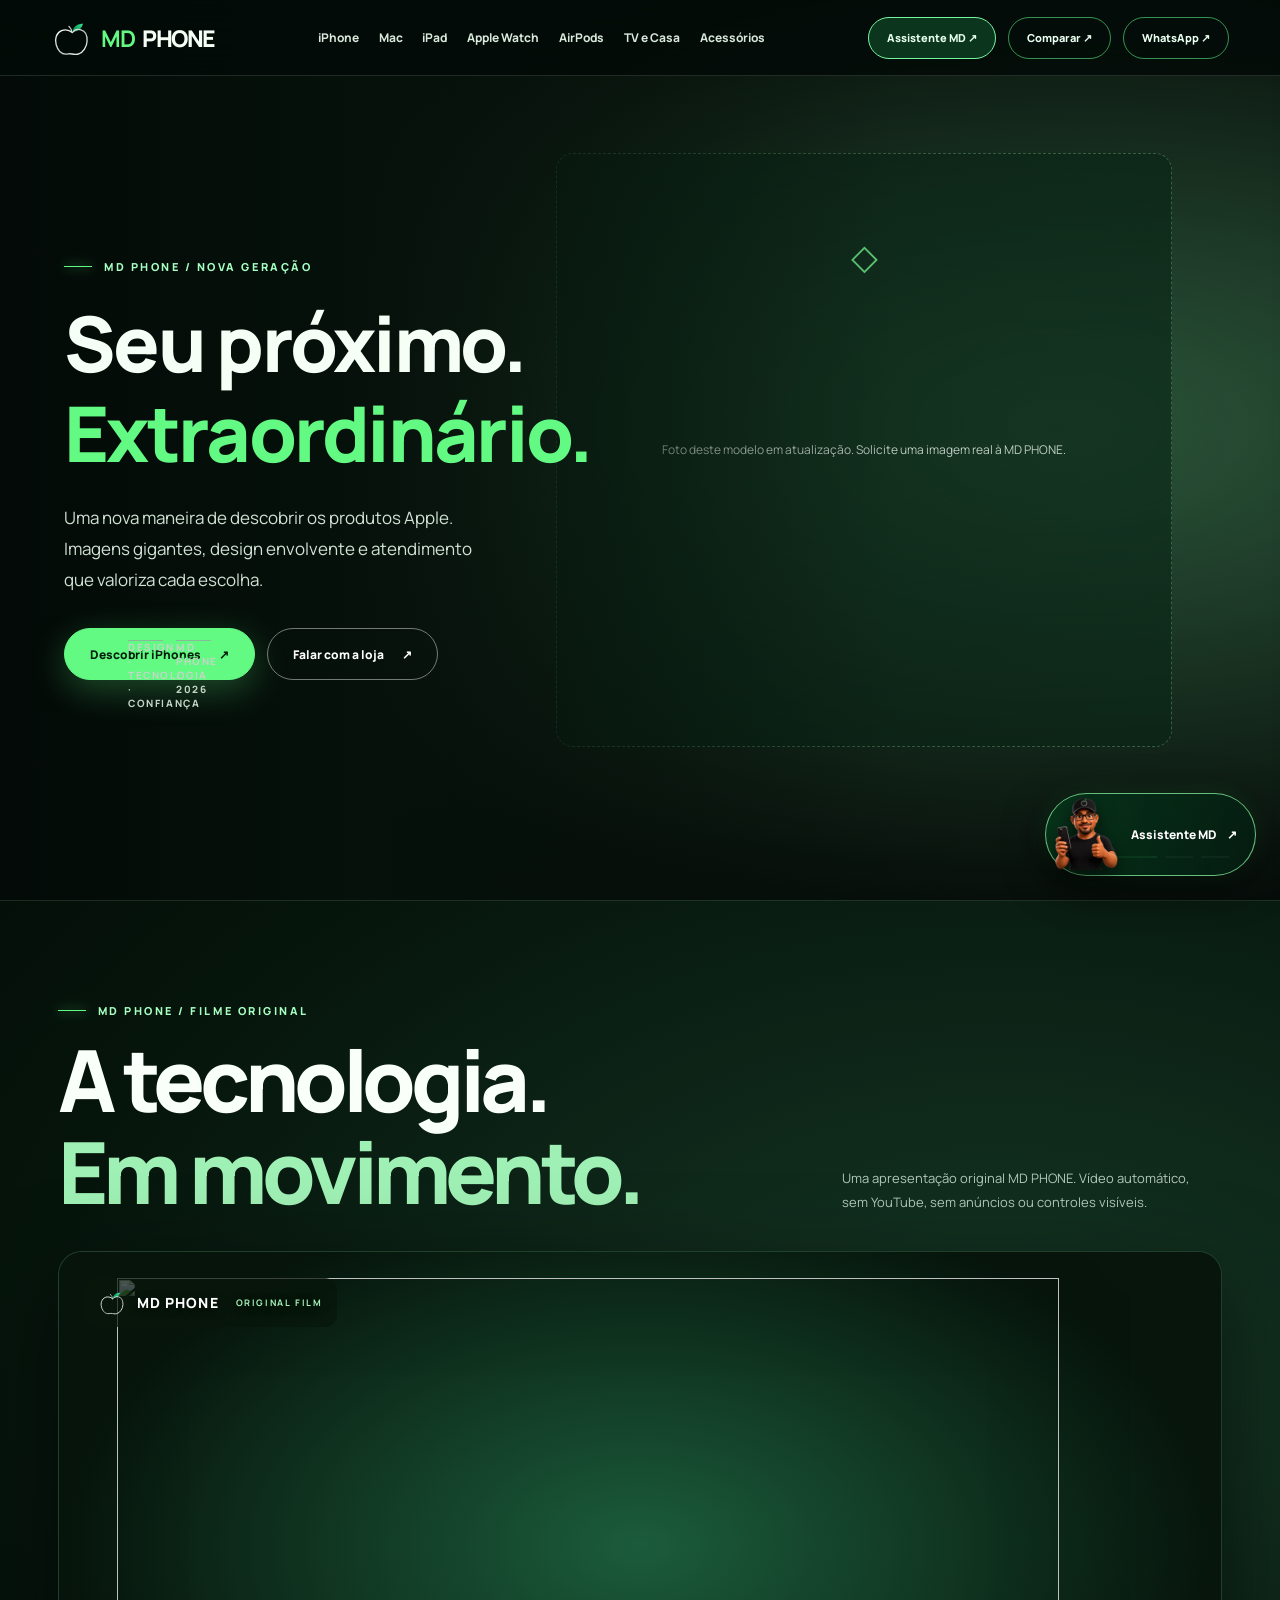
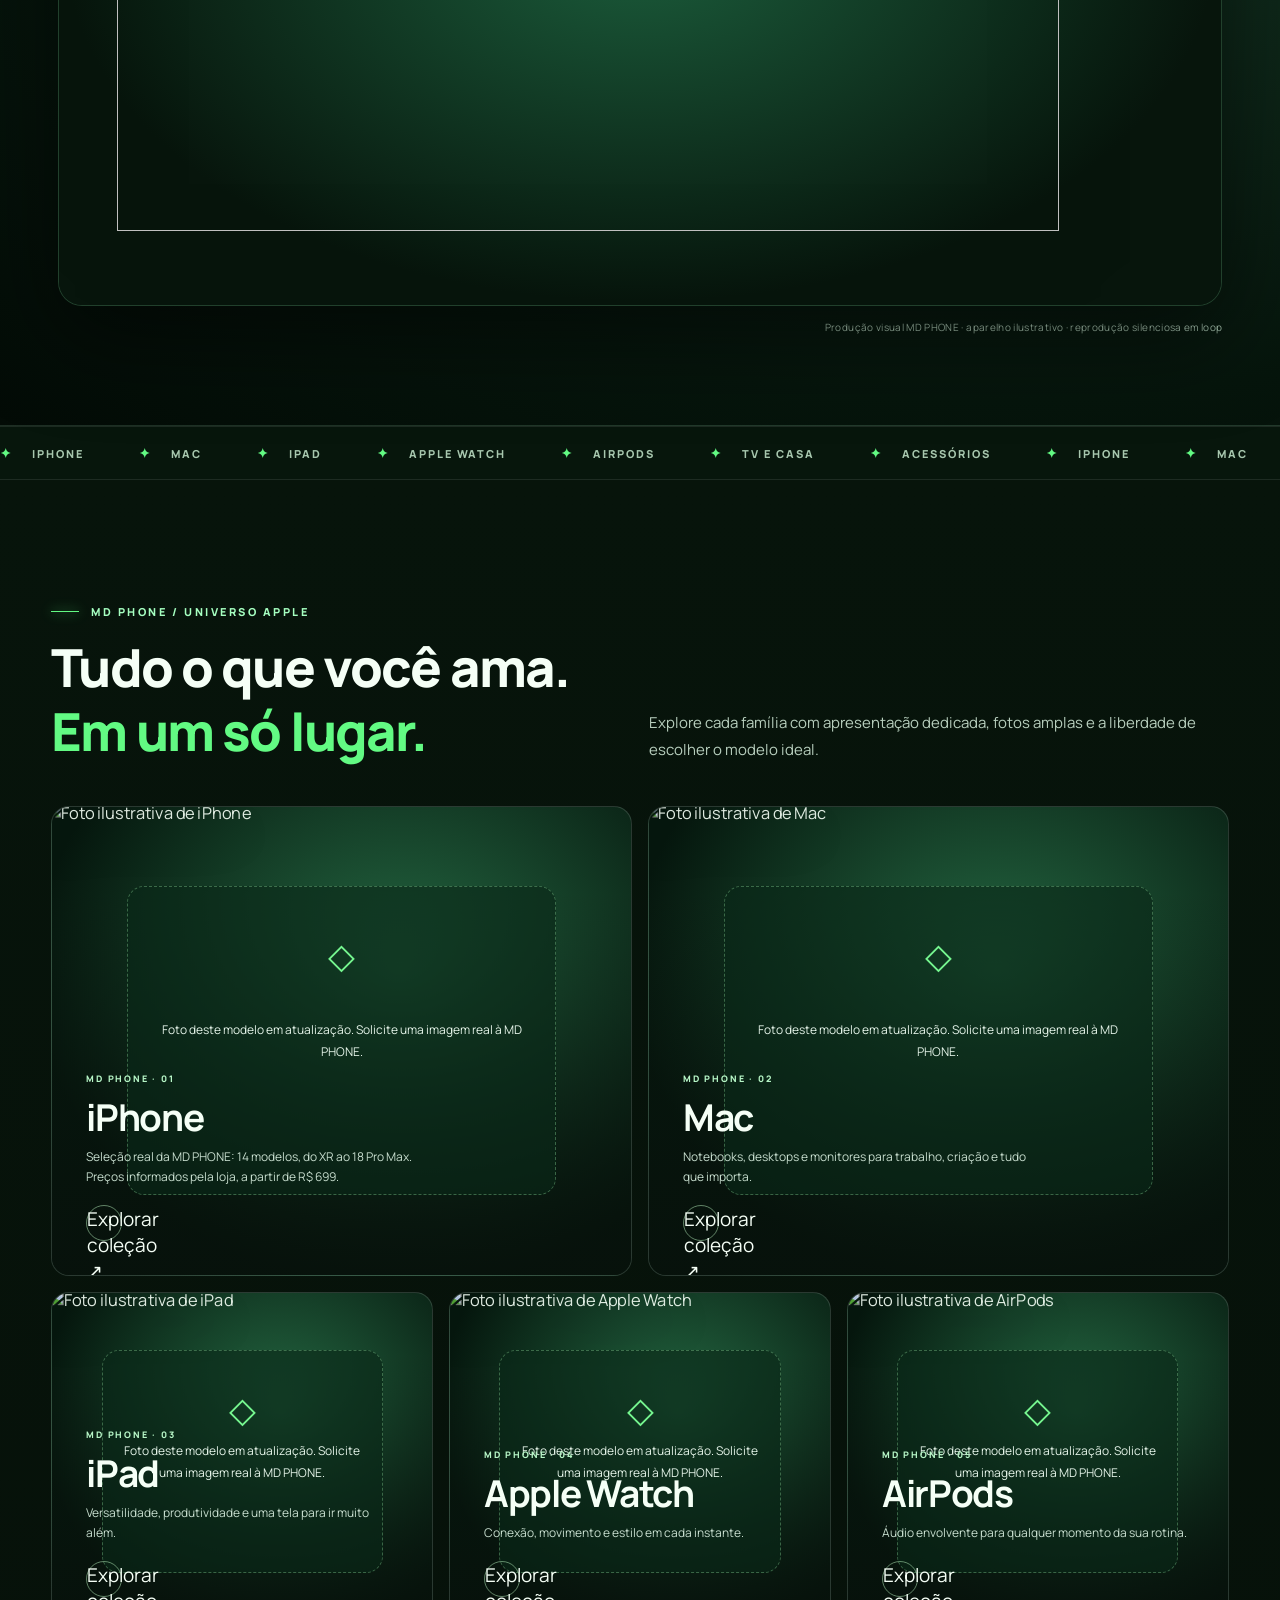
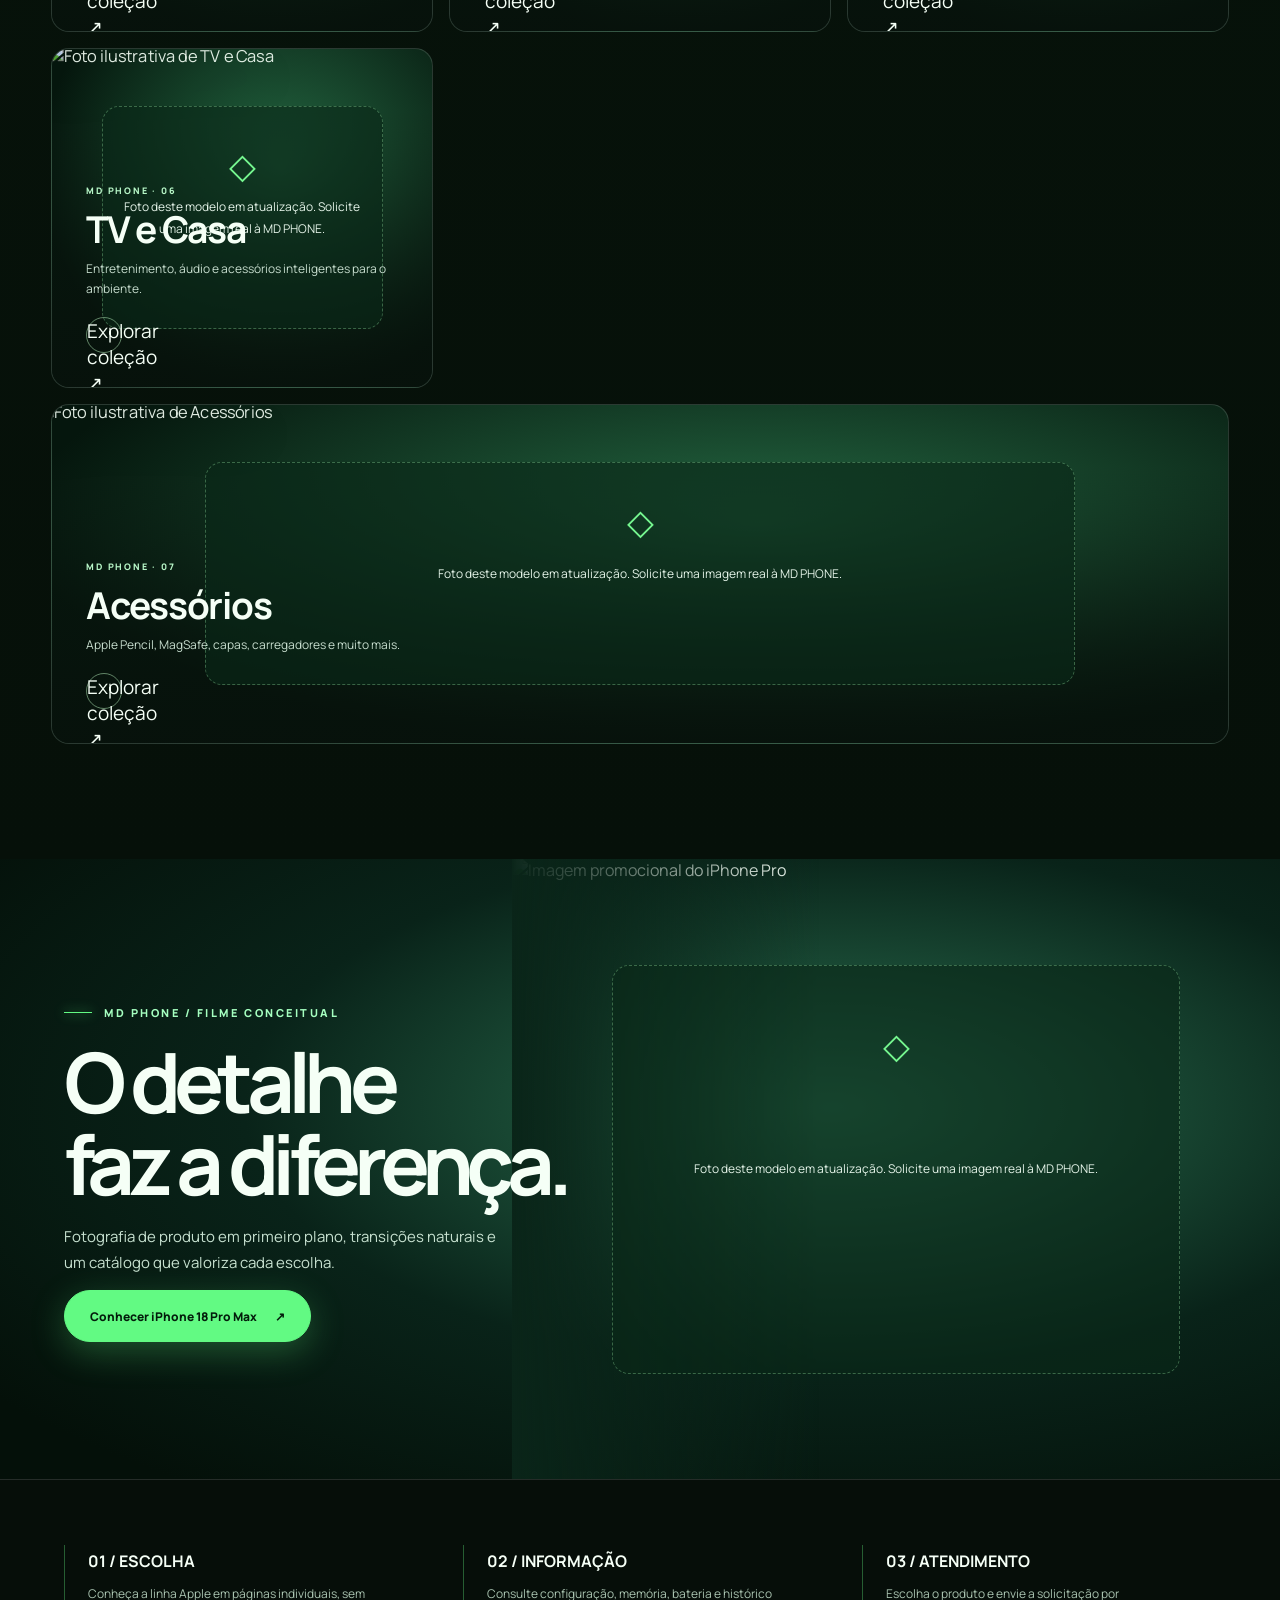
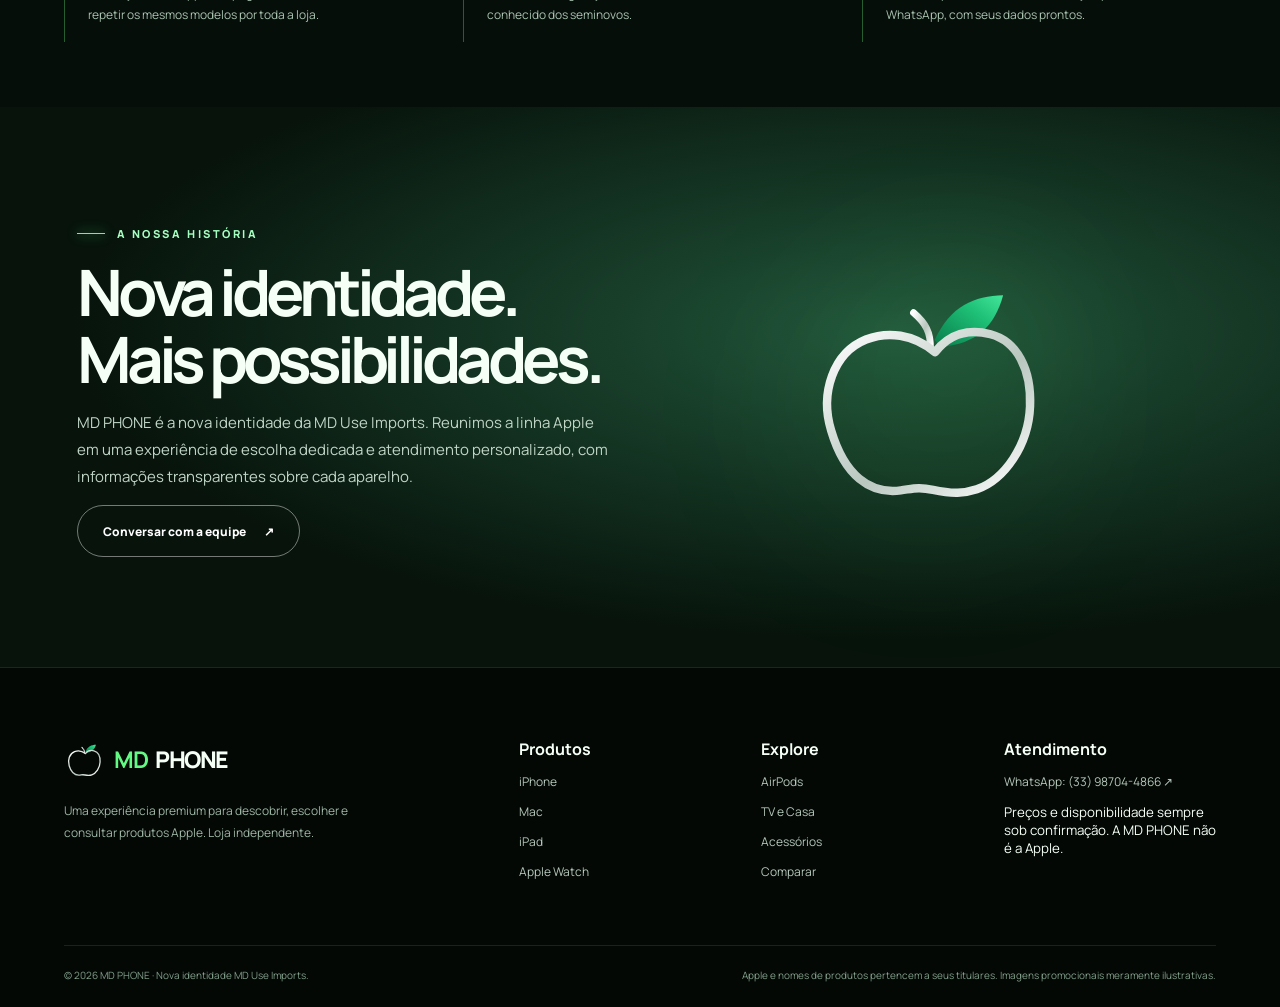
==== commit c33a76a9: "MD PHONE: ativar nova fotografia recortada, cinema horizontal e assistente compacto no iPhone" ====
--- a/index.html
+++ b/index.html
@@ -15,10 +15,10 @@
 <link rel="preconnect" href="https://fonts.googleapis.com"><link rel="preconnect" href="https://fonts.gstatic.com" crossorigin>
 <link href="https://fonts.googleapis.com/css2?family=Manrope:wght@400;500;600;700;800&display=swap" rel="stylesheet">
 <link rel="preconnect" href="https://www.apple.com">
-<link rel="stylesheet" href="md-universe.css?v=20261119-md-original-v8">
-<script defer src="md-photo-manifest.js?v=20261119-md-original-v8"></script>
-<script defer src="md-universe-data.js?v=20261119-md-original-v8"></script>
-<script defer src="md-universe.js?v=20261119-md-original-v8"></script>
+<link rel="stylesheet" href="md-universe.css?v=20261119-photo-cinema-v9">
+<script defer src="md-photo-manifest.js?v=20261119-photo-cinema-v9"></script>
+<script defer src="md-universe-data.js?v=20261119-photo-cinema-v9"></script>
+<script defer src="md-universe.js?v=20261119-photo-cinema-v9"></script>
 </head>
 <body>
 <div id="root"><main style="min-height:80vh;background:#05130a;color:#f6fff7;font:600 18px Manrope,system-ui;padding:120px 7vw"><h1>MD PHONE</h1><p>Carregando a nova experiência...</p><p><a style="color:#9affb2" href="https://wa.me/5533987044866" target="_blank" rel="noopener noreferrer">Fale com a loja pelo WhatsApp ↗</a></p></main></div>
--- a/md-universe.css
+++ b/md-universe.css
@@ -344,3 +344,122 @@
 .md-cinema-frame.is-playing video{opacity:1}
 .md-cinema-frame .md-cinema-fallback{visibility:visible}
 .md-cinema-frame.is-playing .md-cinema-fallback{visibility:hidden}
+
+
+/* MD PHONE / hotfix cirúrgico — corrigir as falhas vistas no iPhone real, não mudar o layout */
+.md-phone-catalog .md-phone-tile,
+.md-phone-catalog .md-tile-visual,
+.model-stage,.model-art,.product-photo {
+  background-color:#071b10!important;
+}
+.md-phone-catalog .md-phone-tile {
+ background-image:radial-gradient(ellipse at 48% 42%,#235c3d,#071b10 75%)!important;
+}
+.md-phone-catalog .md-tile-visual {
+ background:transparent!important;
+ overflow:hidden;
+ isolation:isolate;
+}
+.md-phone-catalog .md-tile-visual img {
+ object-fit:contain!important;
+ object-position:center;
+ width:100%!important;
+ height:100%!important;
+ max-width:none!important;
+ padding:0!important;
+ mix-blend-mode:normal!important;
+ background:transparent!important;
+}
+.md-phone-catalog .md-tile-symbol{display:none!important}
+.model-art img,.product-photo img{
+ object-fit:contain!important;
+ object-position:center!important;
+ background:transparent!important;
+}
+/* O filme fornecido é horizontal: nunca colocá-lo num quadro vertical no iPhone. */
+.md-cinema-frame {
+ aspect-ratio:16 / 9;
+ max-height:min(80svh,730px);
+ background:#06170d;
+}
+.md-cinema-frame video{
+ width:100%!important;height:100%!important;
+ object-fit:cover!important;
+ object-position:center!important;
+ filter:brightness(1.22) contrast(1.04) saturate(1.07);
+ transform:scale(1.14);
+}
+.md-cinema-frame .md-cinema-fallback img{
+ width:90%;height:92%;object-fit:contain;
+}
+.md-cinema-watermark{background:#07150bb8;max-width:calc(100% - 24px)}
+.md-cinema-watermark span{white-space:nowrap}
+@media(max-width:700px){
+ .md-cinema-premium{padding:41px 17px 43px!important}
+ .md-cinema-heading{margin-bottom:20px!important}
+ .md-cinema-heading p{margin:8px 0 0!important}
+ .md-cinema-frame{
+   aspect-ratio:16 / 10!important;
+   max-height:none!important;
+   border-radius:19px!important;
+ }
+ .md-cinema-frame video{
+   object-fit:cover!important;
+   transform:scale(1.32);
+ }
+ .md-cinema-frame .md-cinema-fallback img{
+   width:90%!important;height:94%!important;
+ }
+ .md-cinema-watermark{top:9px!important;left:9px!important;padding:6px 9px!important}
+ .md-cinema-watermark span{display:none}
+ .md-cinema-caption{font-size:9px!important;text-align:left;margin-top:10px!important}
+ /* Mascote e botão continuam, mas deixam de cobrir metade da tela. */
+ .md-mascot-trigger{
+   right:9px!important;
+   bottom:max(10px,env(safe-area-inset-bottom))!important;
+   min-height:54px!important;
+   height:54px!important;
+   max-width:124px!important;
+   width:auto!important;
+   padding:3px 11px 3px 1px!important;
+   gap:4px!important;
+   border-radius:40px!important;
+   box-shadow:0 6px 22px #000a!important;
+   font-size:0!important;
+   white-space:nowrap!important;
+ }
+ .md-mascot-avatar{
+   width:51px!important;
+   height:53px!important;
+   object-fit:contain!important;
+   flex:none!important;
+ }
+ .md-mascot-trigger span:first-of-type{
+   font-size:0!important;
+   display:inline-flex!important;
+   align-items:center;
+ }
+ .md-mascot-trigger span:first-of-type::after{
+   content:"Ajuda";
+   font-size:11px;
+   font-weight:850;
+   color:#effff2;
+ }
+ .md-mascot-trigger span:last-of-type{
+   font-size:10px!important;
+ }
+ .md-phone-catalog .md-phone-tile{
+   border-radius:22px!important;
+   padding:14px 16px 25px!important;
+ }
+ .md-phone-catalog .md-tile-visual{
+   height:min(86vw,430px)!important;
+   min-height:0!important;
+   margin-bottom:12px!important;
+ }
+ .md-phone-catalog .md-tile-name{font-size:clamp(27px,7.5vw,38px)!important;line-height:1.17!important}
+ .md-phone-catalog .md-tile-price{font-size:17px!important}
+}
+@media(prefers-reduced-motion:reduce){
+ .md-cinema-frame video{transform:none!important}
+}
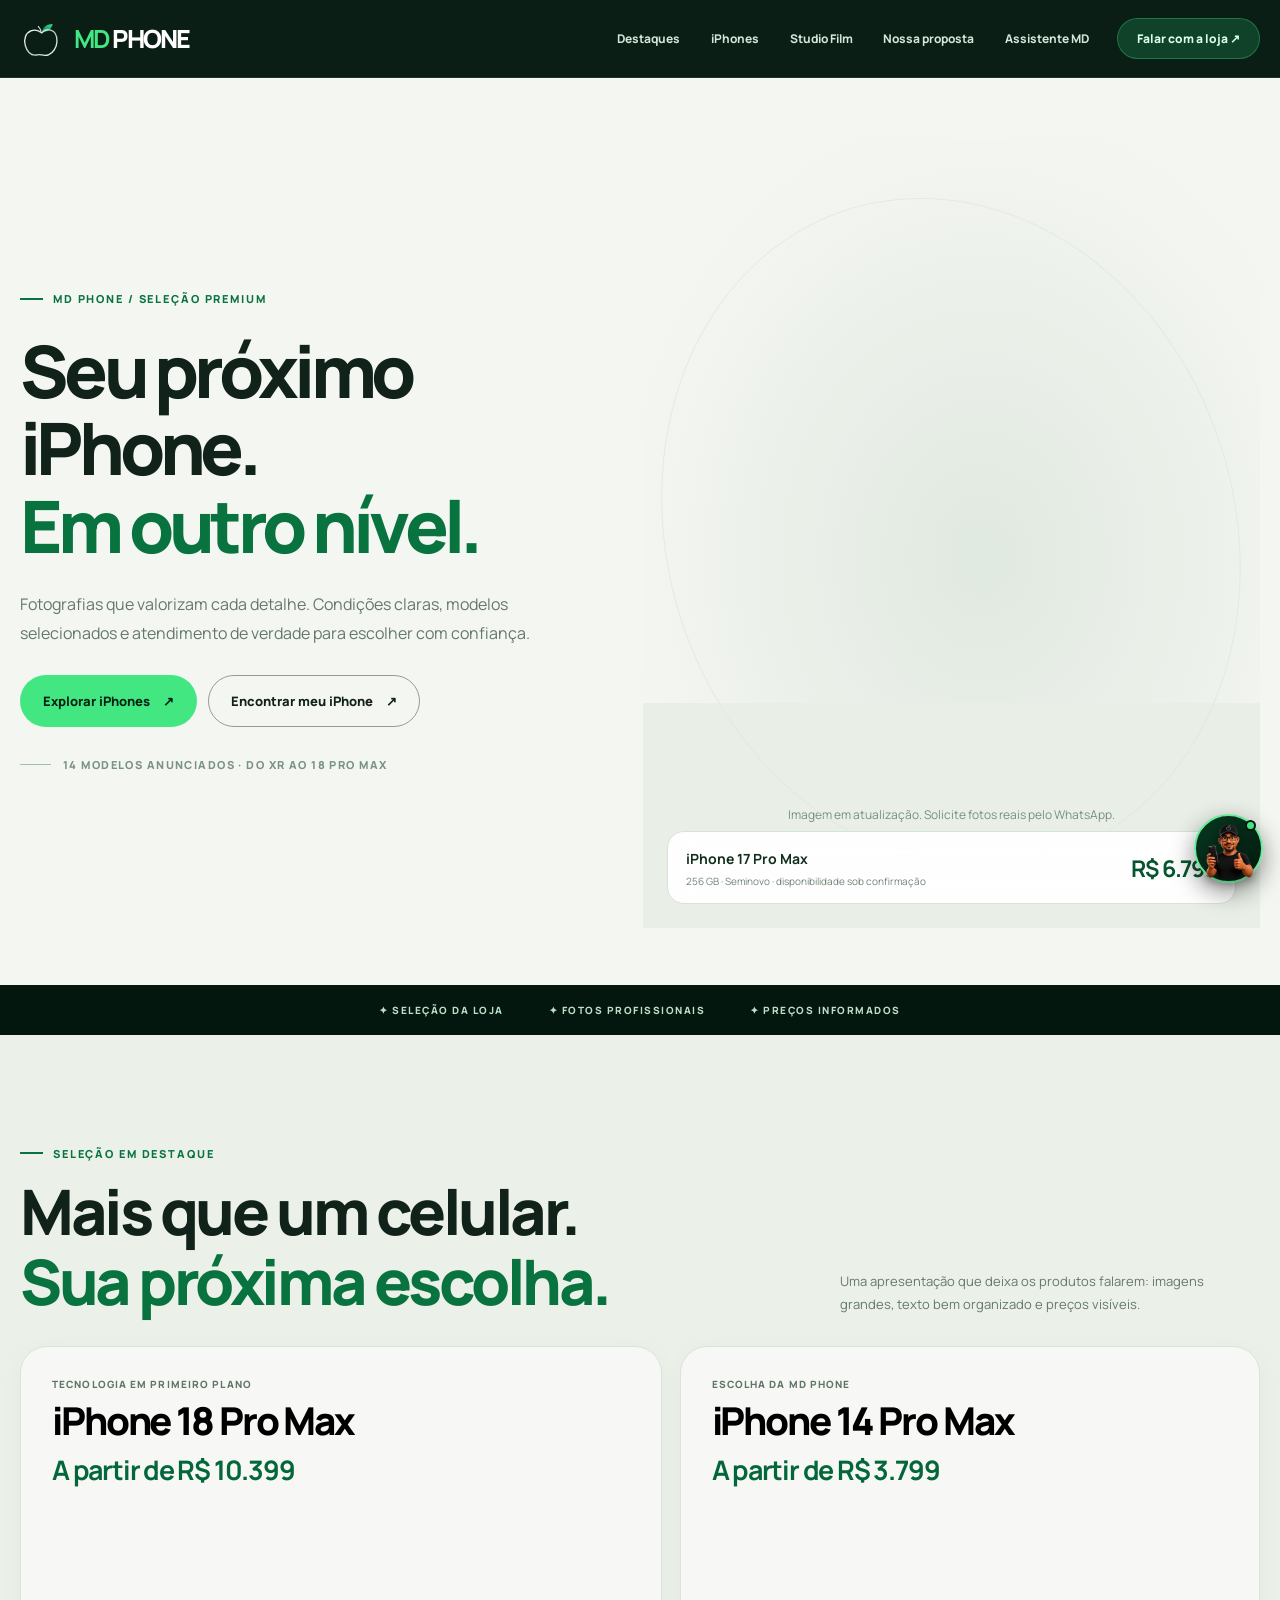
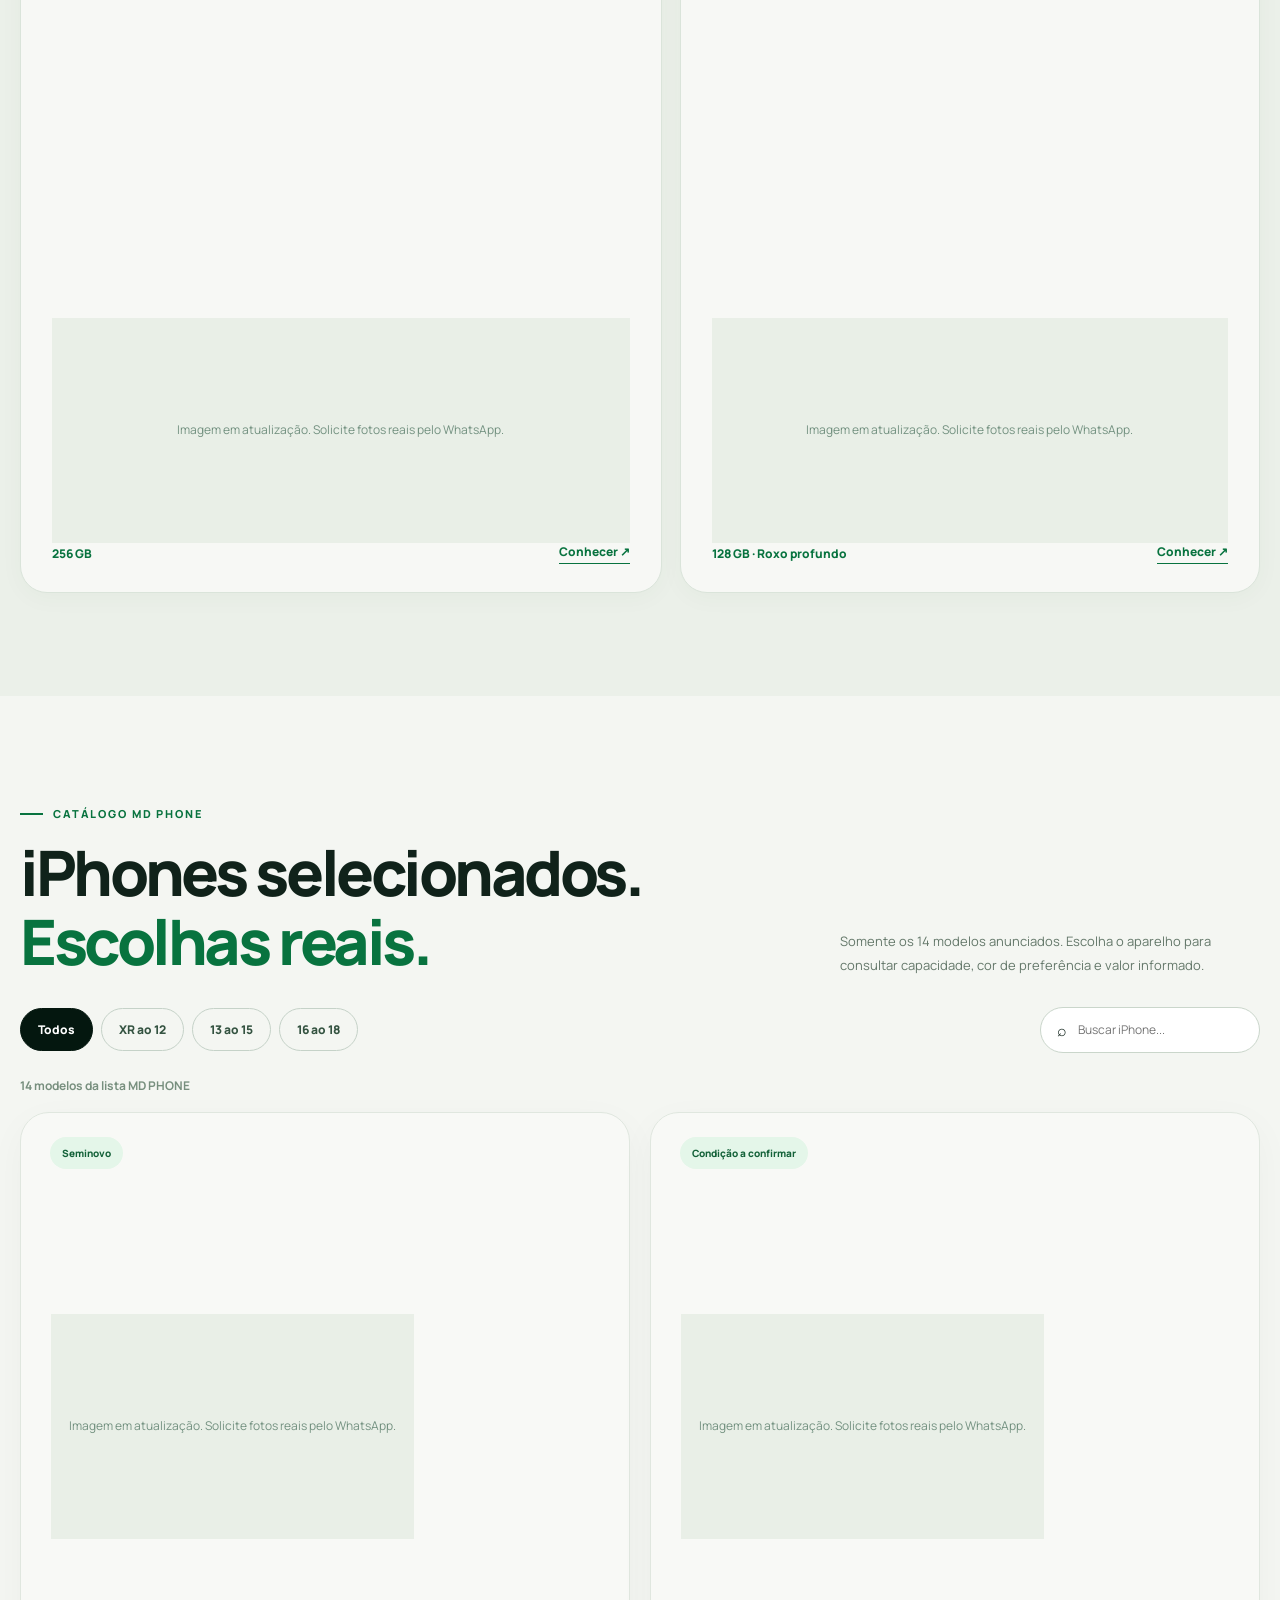
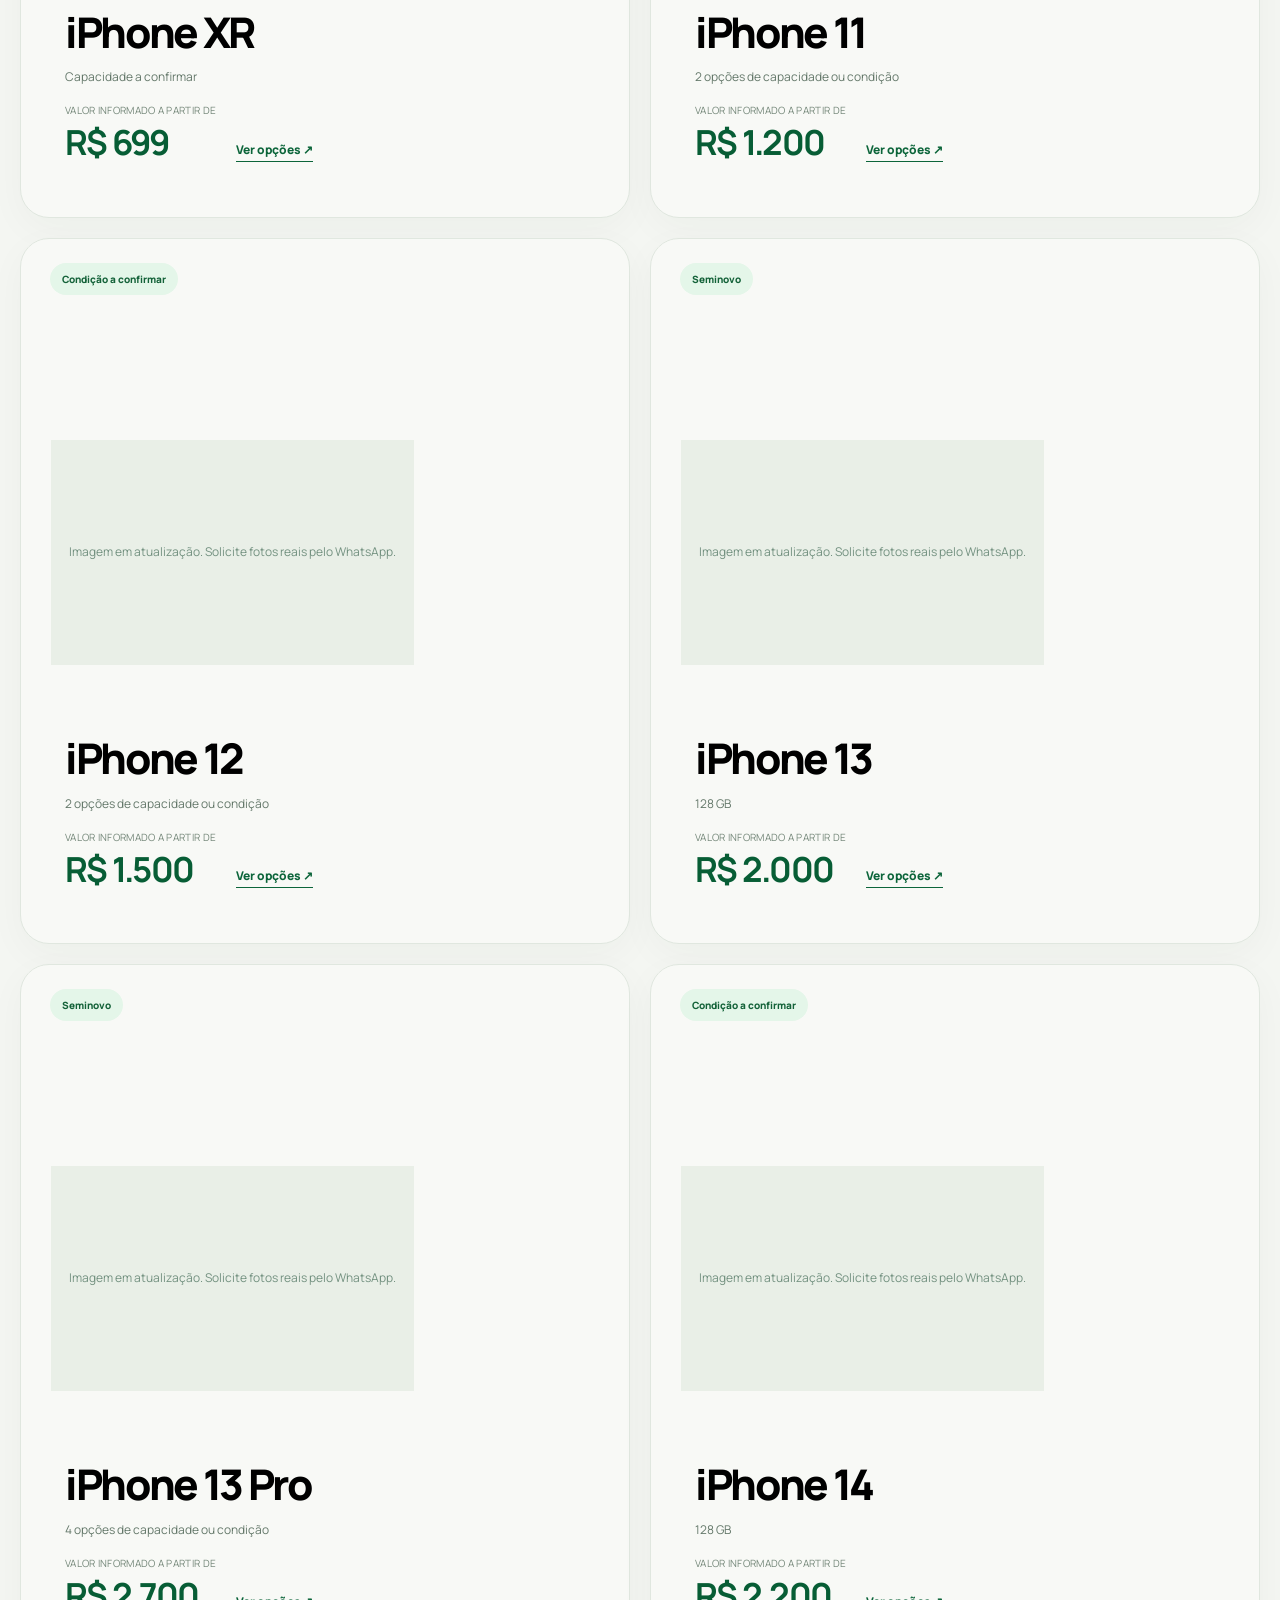
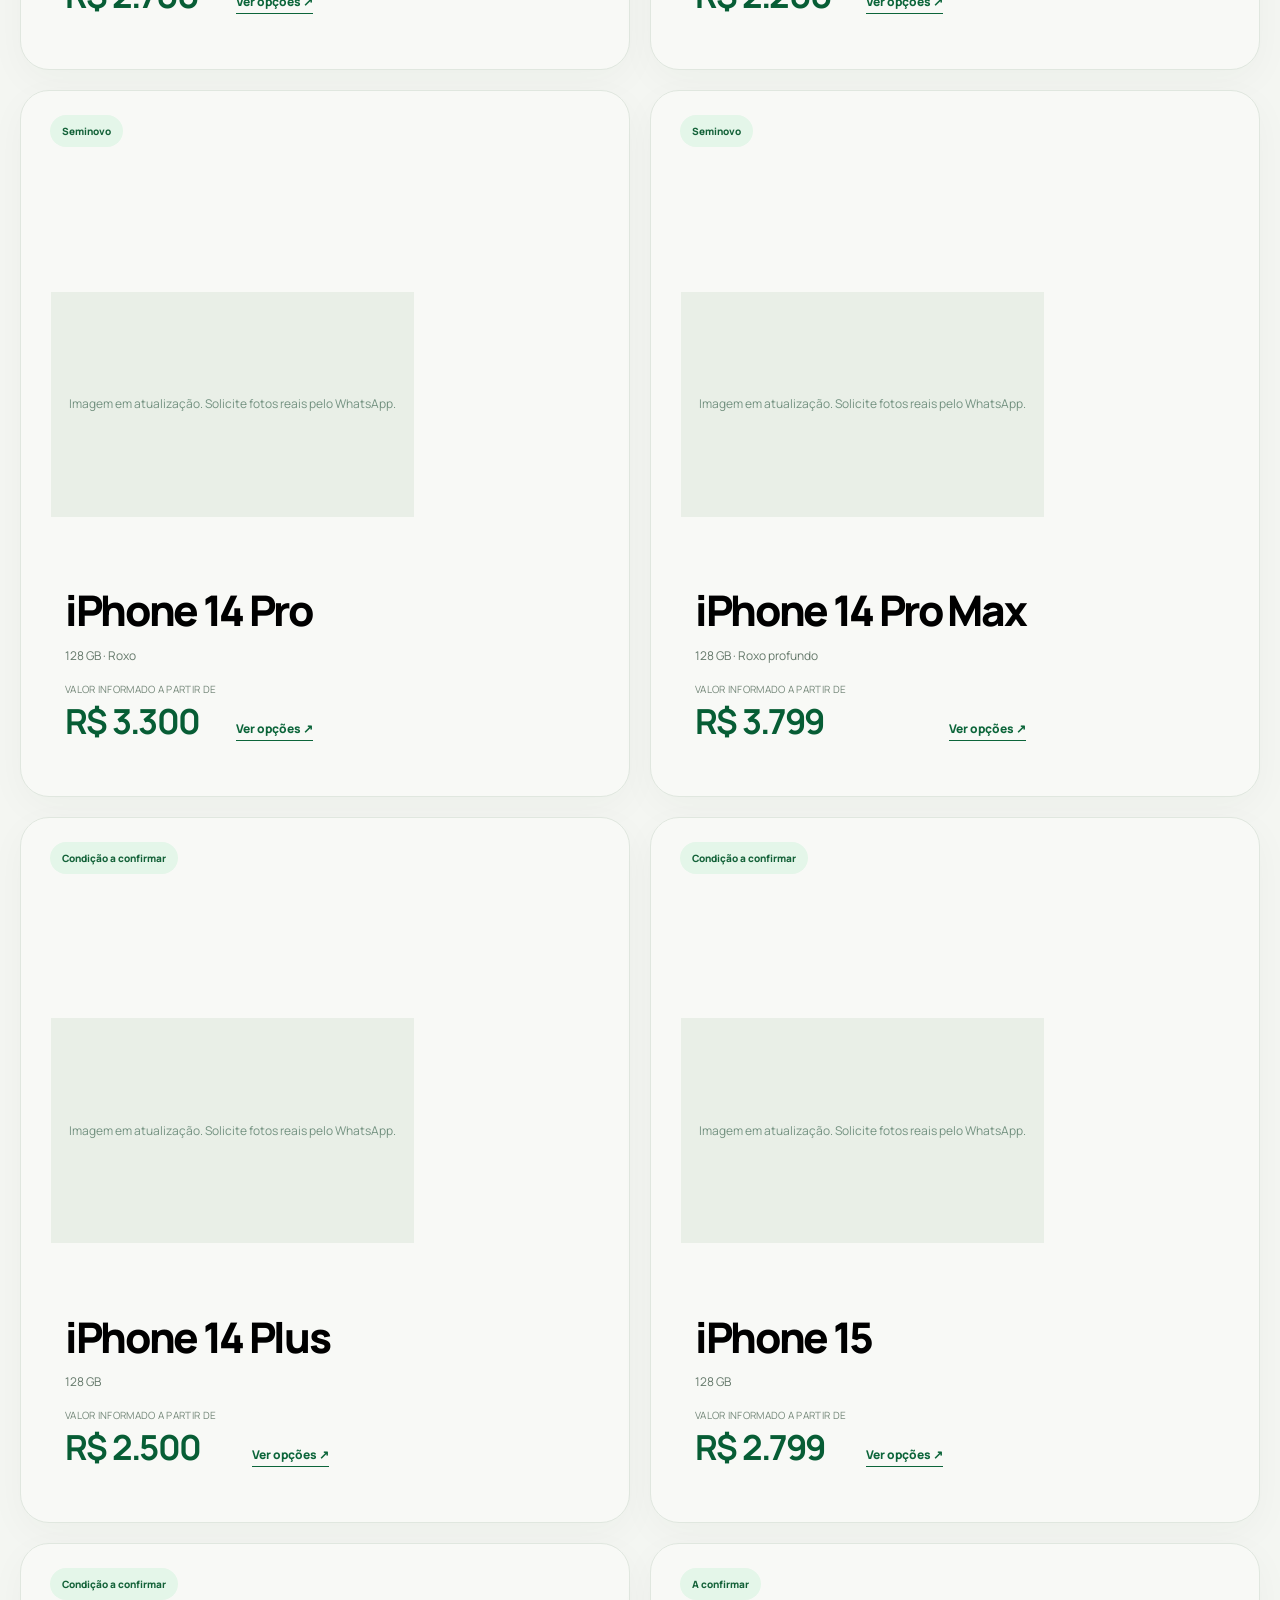
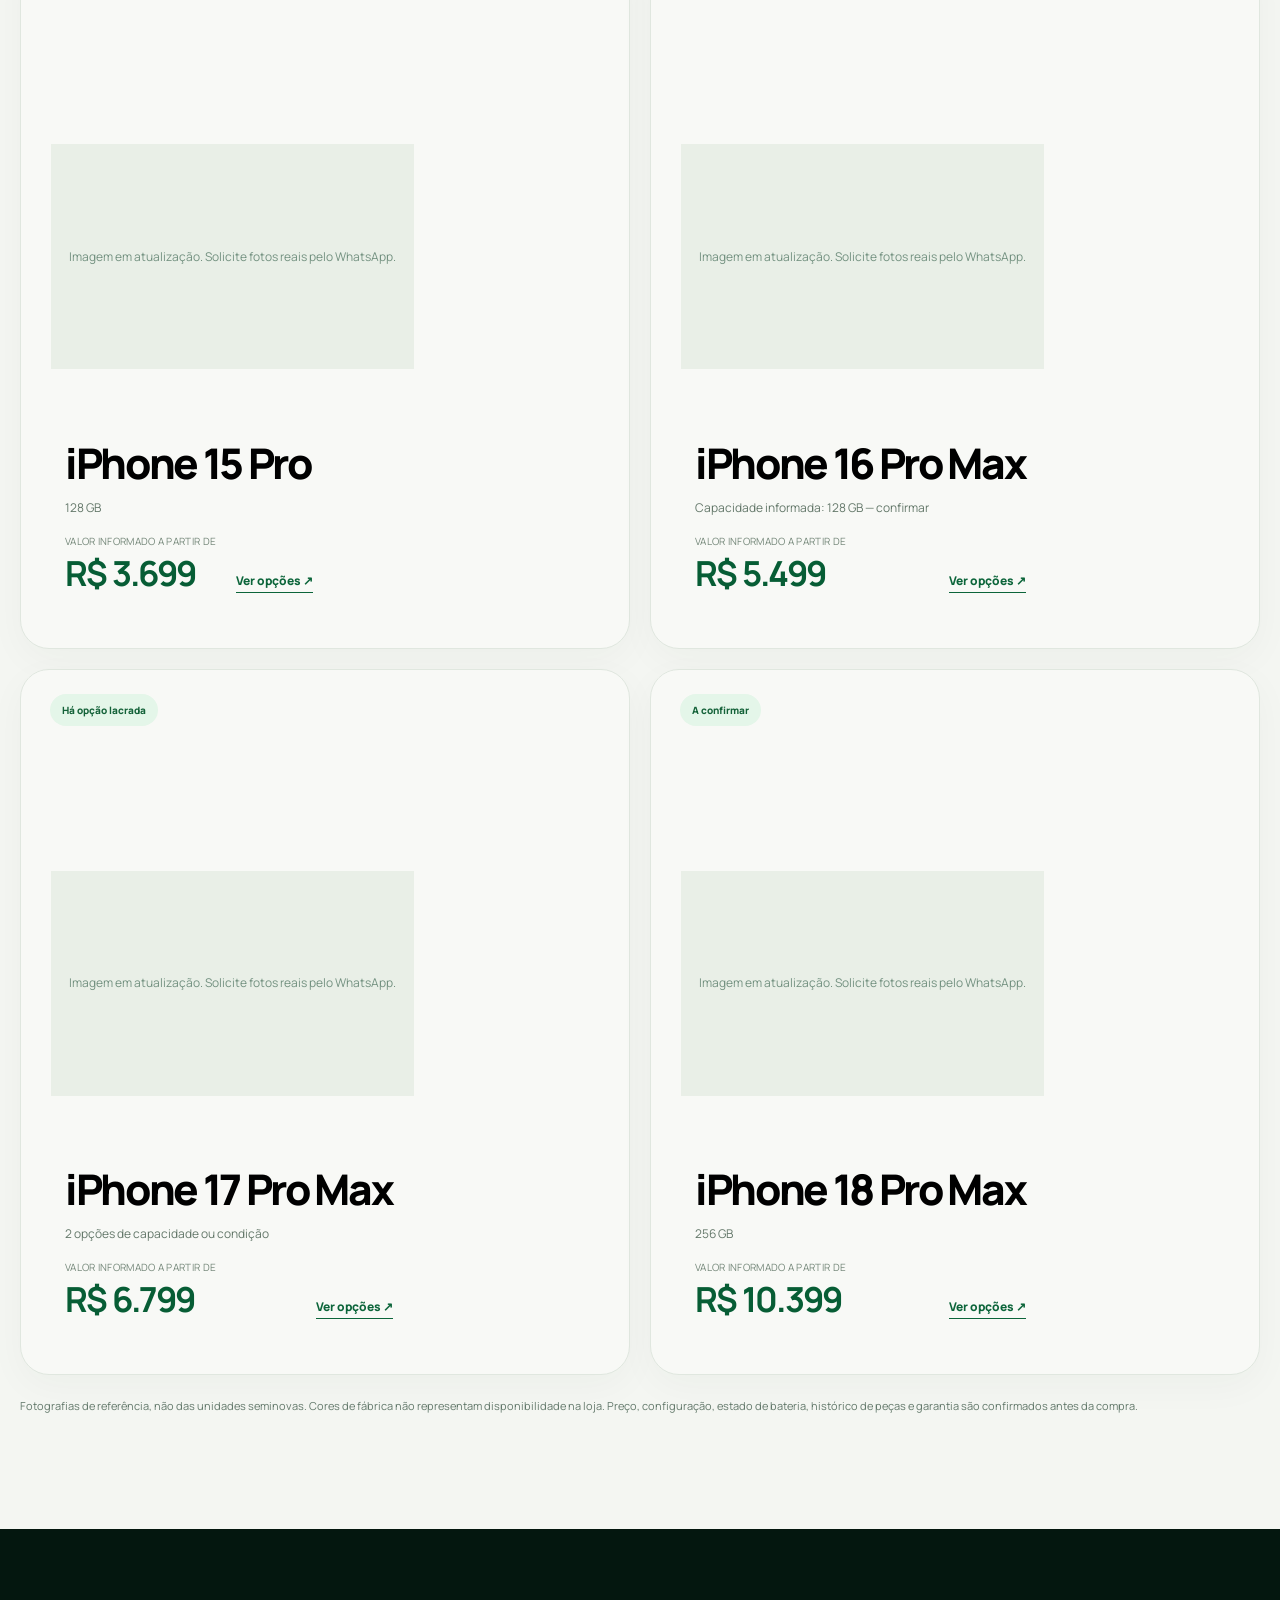
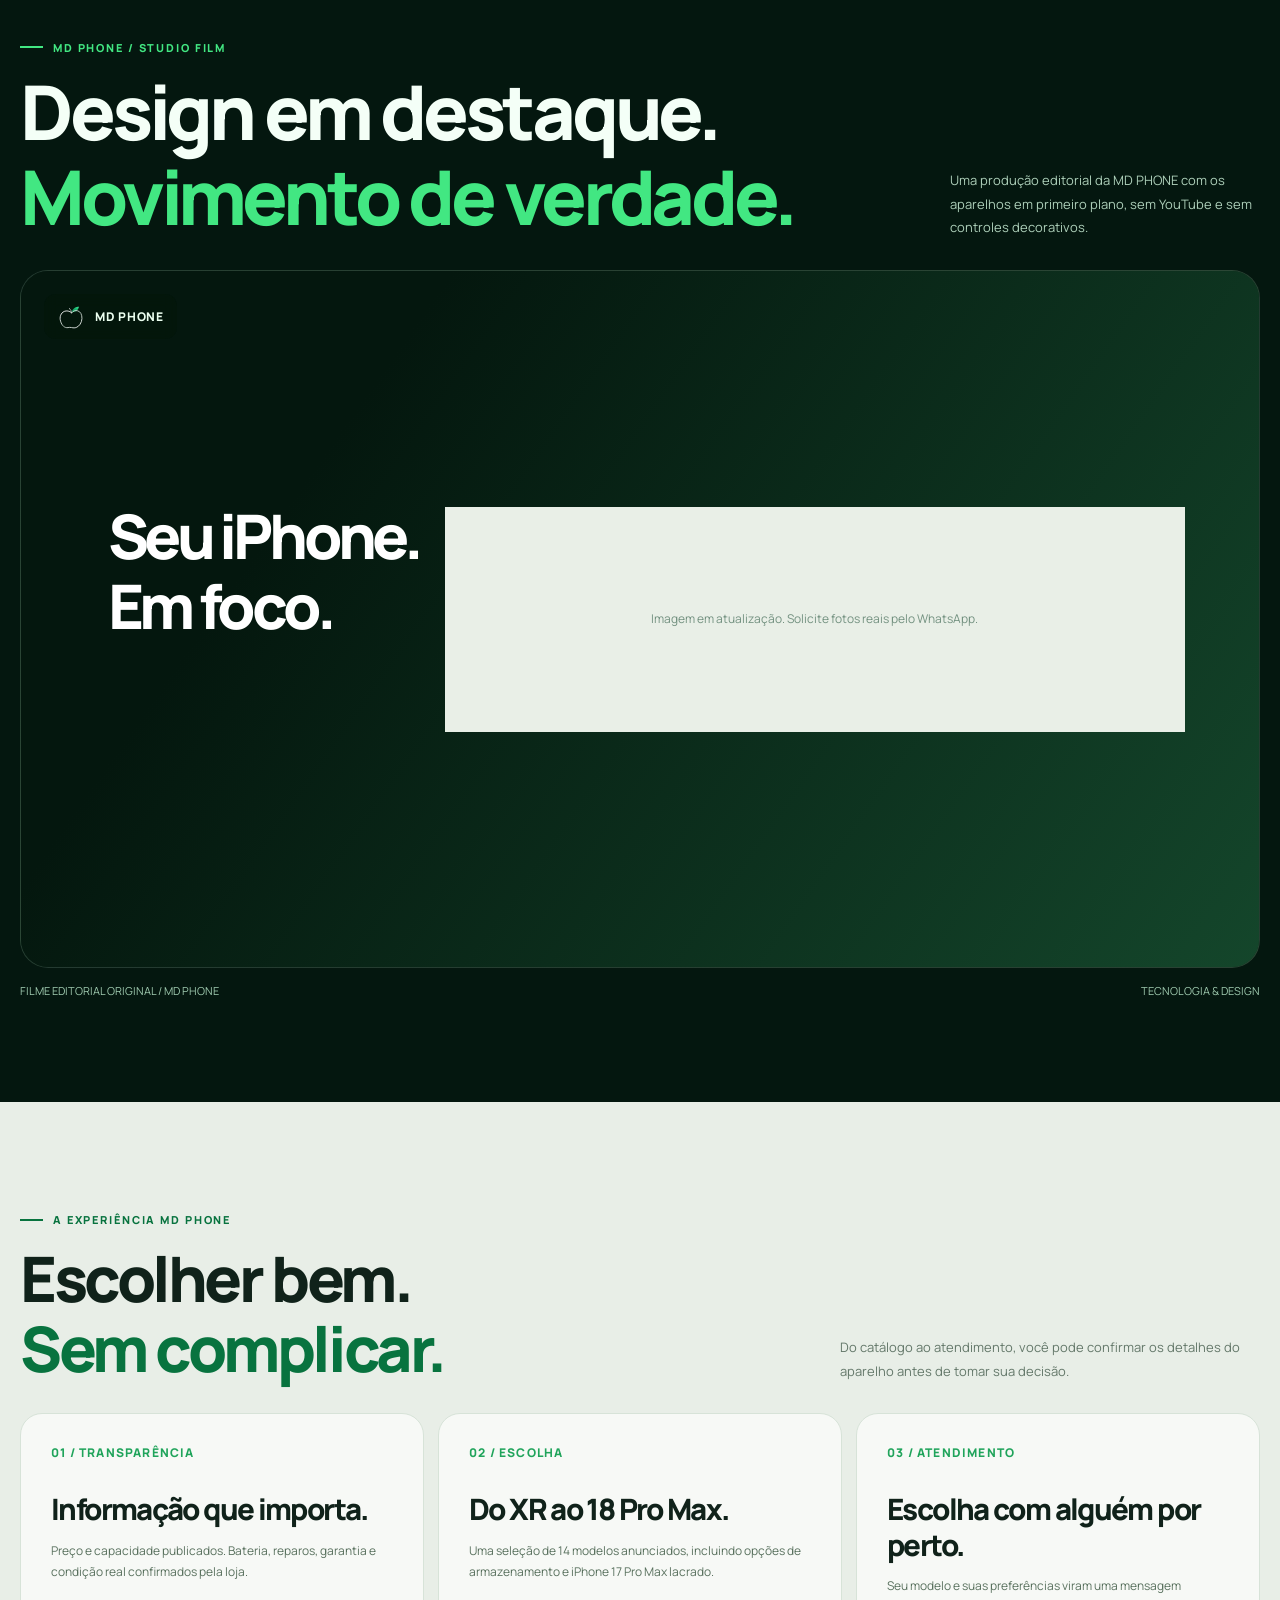
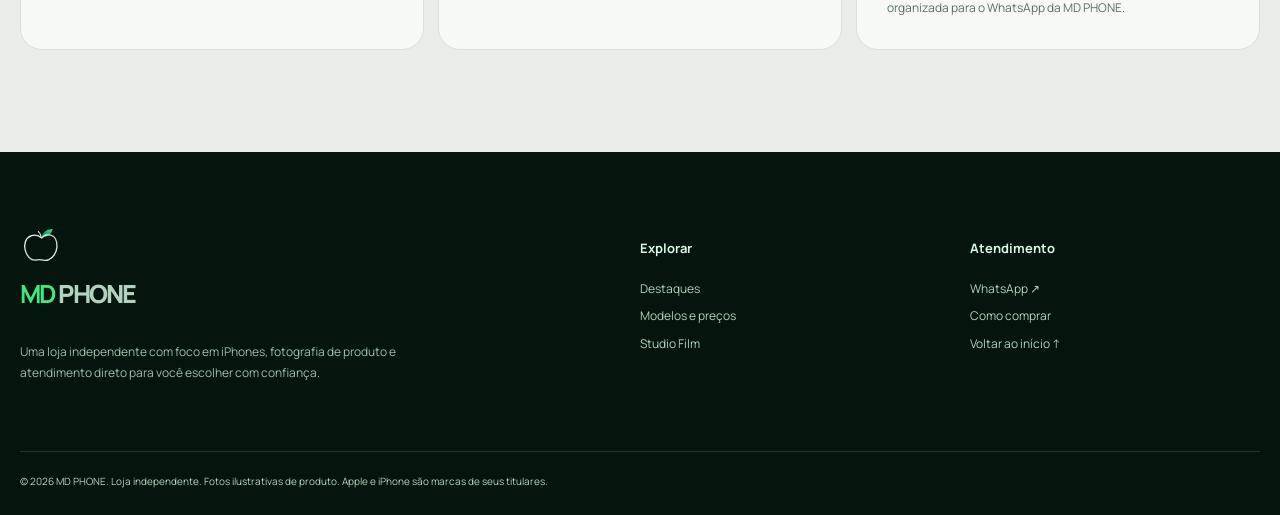
==== commit c445aecc: "MD PHONE: ativar website Elevate reconstruído do zero com aparência premium responsiva" ====
--- a/index.html
+++ b/index.html
@@ -3,25 +3,27 @@
 <head>
 <meta charset="utf-8">
 <meta name="viewport" content="width=device-width,initial-scale=1,viewport-fit=cover">
-<meta name="theme-color" content="#050a07"><meta name="color-scheme" content="dark">
-<meta name="description" content="MD PHONE — universo Apple em uma experiência de design premium. Explore iPhone, Mac, iPad, Apple Watch, AirPods, Casa e Acessórios. Consulte modelos e disponibilidade pelo WhatsApp.">
-<meta property="og:type" content="website"><meta property="og:locale" content="pt_BR"><meta property="og:title" content="MD PHONE — Universo Apple">
-<meta property="og:description" content="Uma nova experiência para descobrir e escolher seu produto Apple.">
-<meta property="og:image" content="https://www.apple.com/newsroom/images/2026/09/apple-debuts-iphone-18-pro-and-iphone-18-pro-max/article/Apple-iPhone-18-Pro-color-lineup-260909_big.jpg.large.jpg">
-<meta name="robots" content="index,follow">
-<title>MD PHONE — Universo Apple</title>
+<meta name="theme-color" content="#04170f">
+<meta name="color-scheme" content="light dark">
+<title>MD PHONE — iPhones selecionados, experiência premium</title>
+<meta name="description" content="Conheça os 14 iPhones anunciados pela MD PHONE, do XR ao 18 Pro Max. Fotos profissionais, valores informados pela loja, opções de armazenamento e atendimento personalizado.">
+<meta property="og:type" content="website">
+<meta property="og:locale" content="pt_BR">
+<meta property="og:title" content="MD PHONE — Seu próximo iPhone. Em outro nível.">
+<meta property="og:description" content="Uma seleção de 14 modelos, imagens amplas e preços claros. Descubra sua próxima escolha.">
+<meta property="og:image" content="https://marlondouglas.github.io/md-phone-premium/assets/md-phone-brand-mark.svg">
+<link rel="canonical" href="https://marlondouglas.github.io/md-phone-premium/">
 <link rel="icon" type="image/svg+xml" href="assets/md-phone-brand-mark.svg">
-<link rel="canonical" href="https://marlondouglas.github.io/md-phone-premium/">
-<link rel="preconnect" href="https://fonts.googleapis.com"><link rel="preconnect" href="https://fonts.gstatic.com" crossorigin>
-<link href="https://fonts.googleapis.com/css2?family=Manrope:wght@400;500;600;700;800&display=swap" rel="stylesheet">
-<link rel="preconnect" href="https://www.apple.com">
-<link rel="stylesheet" href="md-universe.css?v=20261119-photo-cinema-v9">
-<script defer src="md-photo-manifest.js?v=20261119-photo-cinema-v9"></script>
-<script defer src="md-universe-data.js?v=20261119-photo-cinema-v9"></script>
-<script defer src="md-universe.js?v=20261119-photo-cinema-v9"></script>
+<link rel="preconnect" href="https://fonts.googleapis.com">
+<link rel="preconnect" href="https://fonts.gstatic.com" crossorigin>
+<link href="https://fonts.googleapis.com/css2?family=Manrope:wght@400;500;600;700;800;900&display=swap" rel="stylesheet">
+<link rel="stylesheet" href="md-elevate.css?v=20261119-elevate1">
+<script defer src="md-universe-data.js?v=20261119-elevate1"></script>
+<script defer src="md-photo-manifest.js?v=20261119-elevate1"></script>
+<script defer src="md-elevate.js?v=20261119-elevate1"></script>
 </head>
 <body>
-<div id="root"><main style="min-height:80vh;background:#05130a;color:#f6fff7;font:600 18px Manrope,system-ui;padding:120px 7vw"><h1>MD PHONE</h1><p>Carregando a nova experiência...</p><p><a style="color:#9affb2" href="https://wa.me/5533987044866" target="_blank" rel="noopener noreferrer">Fale com a loja pelo WhatsApp ↗</a></p></main></div>
-<noscript><p style="color:#fff;background:#0d2817;padding:30px;font:16px system-ui">Para explorar as páginas e produtos da MD PHONE, ative o JavaScript no navegador. Atendimento: WhatsApp (33) 98704-4866.</p></noscript>
+<div id="app"><main style="min-height:100vh;display:grid;place-items:center;background:#f4f6f2;color:#0b2e1c;padding:28px;font:700 16px Manrope,system-ui">Preparando a MD PHONE...</main></div>
+<noscript>Para navegar no catálogo da MD PHONE, ative o JavaScript no navegador. Você também pode falar com a loja pelo <a href="https://wa.me/5533987044866">WhatsApp</a>.</noscript>
 </body>
-</html>+</html>
--- a/md-elevate.css
+++ b/md-elevate.css
@@ -0,0 +1,281 @@
+/* MD PHONE — Elevate Studio 2026. Single design system, mobile-first. */
+:root{--forest:#04170f;--forest2:#0a281a;--forest3:#133a28;--green:#42e782;--greenDark:#08733f;--cream:#f4f6f2;--ivory:#e9eee8;--ink:#10221a;--muted:#64786a;--line:#dce5dd;--white:#fff;--max:1460px;--radius:26px;--font:Manrope,Inter,-apple-system,BlinkMacSystemFont,"Segoe UI",sans-serif}
+*,*::before,*::after{box-sizing:border-box}
+html{scroll-behavior:smooth;scroll-padding-top:96px}
+body{margin:0;color:var(--ink);background:var(--cream);font-family:var(--font);-webkit-font-smoothing:antialiased}
+body.modal-open{overflow:hidden}
+button,input,textarea,select{font:inherit}
+button{cursor:pointer}
+a{color:inherit;text-decoration:none}
+img{display:block;max-width:100%}
+button:focus-visible,a:focus-visible,input:focus-visible,select:focus-visible,textarea:focus-visible{outline:3px solid #00ad5b;outline-offset:3px}
+[hidden]{display:none!important}
+.skip{position:absolute;left:-10000px;z-index:200;background:#fff;padding:10px}
+.skip:focus{left:15px;top:15px}
+.shell{width:min(100% - 40px,var(--max));margin-inline:auto}
+.eyebrow{display:inline-flex;align-items:center;gap:10px;letter-spacing:.17em;font-size:11px;font-weight:850;text-transform:uppercase;color:var(--greenDark);line-height:1.6}
+.eyebrow::before{content:"";width:23px;height:2px;background:currentColor}
+h1,h2,h3,p{margin-top:0}
+h1,h2,h3{font-weight:850;letter-spacing:-.055em}
+a.button,button.button{border:1px solid transparent;display:inline-flex;align-items:center;justify-content:center;gap:13px;min-height:52px;padding:15px 22px;border-radius:99px;font-size:13px;font-weight:850;line-height:1.25;text-align:center;transition:transform .22s,background .22s,border-color .22s}
+a.button:hover,button.button:hover{transform:translateY(-2px)}
+.button.primary{background:var(--green);color:#052514}
+.button.dark{background:var(--forest);color:#fff}
+.button.ghost{background:transparent;border-color:#8f9e95;color:var(--ink)}
+.button.outline-light{background:transparent;border-color:#84a48e;color:#fff}
+.button svg{flex:none}
+.button-row{display:flex;align-items:center;flex-wrap:wrap;gap:11px}
+.site-header{position:sticky;top:0;z-index:70;background:rgba(4,23,15,.97);border-bottom:1px solid #ffffff16;backdrop-filter:blur(22px)}
+.nav-inner{display:flex;align-items:center;gap:28px;justify-content:space-between;min-height:77px}
+.brand{display:inline-flex;align-items:center;gap:11px;color:#fff;font-weight:900;font-size:25px;white-space:nowrap;letter-spacing:-.075em}
+.brand b{color:var(--green)}
+.brand img{width:43px;height:43px;object-fit:contain}
+.desktop-nav{display:flex;align-items:center;gap:clamp(18px,2.4vw,37px);margin-left:auto}
+.desktop-nav a,.desktop-nav button{border:0;background:none;padding:11px 0;color:#d1e8d9;font-size:12px;font-weight:750;white-space:nowrap}
+.desktop-nav a:hover,.desktop-nav button:hover{color:var(--green)}
+.nav-actions{display:flex;align-items:center;gap:13px}
+.nav-whatsapp{background:#0f4229;color:#d9ffe7;border:1px solid #4ef18d4a;border-radius:99px;min-height:41px;padding:11px 19px;font-size:12px;font-weight:850}
+.menu-button{display:none;width:42px;height:42px;align-items:center;justify-content:center;color:#fff;border:0;background:none;padding:7px}
+.menu-button span,.menu-button span::before,.menu-button span::after{content:"";display:block;background:#fff;width:26px;height:2px;border-radius:99px;position:relative;transition:transform .2s}
+.menu-button span::before{position:absolute;top:-8px}
+.menu-button span::after{position:absolute;top:8px}
+.mobile-nav{display:none;position:absolute;left:0;right:0;top:100%;background:#061e13;border-bottom:1px solid #3b614c;padding:17px 24px 26px;box-shadow:0 20px 40px #0004}
+.mobile-nav a,.mobile-nav button{display:block;color:#f0fff2;width:100%;text-align:left;border:0;border-bottom:1px solid #ffffff18;background:none;padding:17px 6px;font-size:16px;font-weight:750}
+.mobile-nav.open{display:block}
+/* Hero: all content in flow. No absolute text floating over CTA. */
+.hero{position:relative;background:var(--cream);overflow:hidden}
+.hero-inner{min-height:690px;display:grid;grid-template-columns:minmax(0,.95fr) minmax(0,1.05fr);align-items:center;gap:clamp(26px,5vw,95px);padding-block:60px 57px}
+.hero-copy{z-index:2;min-width:0}
+.hero .eyebrow{margin-bottom:24px}
+.hero h1{font-size:clamp(50px,5.65vw,89px);line-height:1.075;margin:0 0 25px;color:var(--ink);letter-spacing:-.065em;max-width:790px}
+.hero h1 em{font-style:normal;color:var(--greenDark)}
+.hero-desc{font-size:clamp(14px,1.25vw,17px);line-height:1.8;color:var(--muted);max-width:515px;margin:0 0 28px}
+.hero-submeta{font-size:11px;letter-spacing:.13em;color:#7a9281;font-weight:800;margin-top:30px;display:flex;align-items:center;gap:12px}
+.hero-submeta::before{content:"";width:31px;height:1px;background:#a5bdab}
+.hero-visual{position:relative;min-width:0;min-height:575px;display:grid;place-items:center;background:radial-gradient(ellipse at 55% 53%,#e0e9e0,#edf1eb 49%,var(--cream) 76%);border-radius:48px;isolation:isolate}
+.hero-visual::before{content:"";position:absolute;inset:7% 4%;border:1px solid #dee7df;border-radius:50%;transform:rotate(-18deg);opacity:.7;pointer-events:none}
+.hero-visual img{position:relative;z-index:2;width:90%;height:565px;object-fit:contain;mix-blend-mode:multiply;filter:drop-shadow(0 28px 28px #243c271c)}
+.hero-flag{position:absolute;z-index:4;bottom:24px;left:24px;right:24px;display:flex;justify-content:space-between;align-items:center;gap:10px;border:1px solid #d7e2d9;background:#fffffff0;backdrop-filter:blur(12px);border-radius:17px;padding:15px 18px}
+.hero-flag strong{font-size:14px;color:#122f1e}
+.hero-flag small{display:block;color:#6f8476;margin-top:5px;font-size:10px}
+.hero-flag b{font-size:clamp(17px,1.8vw,24px);color:#07552f;white-space:nowrap;letter-spacing:-.05em}
+.hero-feature-line{padding:18px 0;background:var(--forest);color:#bbdfc9}
+.hero-feature-line .shell{display:flex;gap:23px 45px;flex-wrap:wrap;justify-content:center}
+.hero-feature-line span{font-size:10px;letter-spacing:.15em;font-weight:850}
+/* Chapter / editorial */
+.section{padding-block:clamp(70px,8vw,122px)}
+.chapter-head{display:flex;align-items:end;justify-content:space-between;gap:25px;margin-bottom:30px}
+.chapter-head h2{font-size:clamp(36px,4.9vw,72px);line-height:1.11;margin:15px 0 0;max-width:800px}
+.chapter-head h2 em{font-style:normal;color:var(--greenDark)}
+.chapter-head p{font-size:13px;line-height:1.8;color:var(--muted);max-width:420px;margin:0}
+.highlights{background:#ebf0e9}
+.spotlight-grid{display:grid;grid-template-columns:1.05fr .95fr;gap:18px}
+.spotlight{display:grid;grid-template-columns:minmax(0,1fr);align-content:space-between;min-height:635px;padding:30px 31px 28px;border-radius:27px;background:#f7f8f5;box-shadow:0 5px 24px #1d472009;border:1px solid #dae4da;overflow:hidden;position:relative;text-align:left}
+.spotlight:nth-child(2){background:#f7f8f5}
+.spotlight .spot-text{position:relative;z-index:3;display:flex;flex-direction:column;align-items:start;gap:8px}
+.spotlight .spot-text small{font-size:10px;letter-spacing:.11em;color:#607566;font-weight:800;text-transform:uppercase}
+.spotlight .spot-text h3{font-size:clamp(30px,3vw,45px);margin:0;line-height:1.14}
+.spotlight .spot-text strong{font-size:clamp(20px,2.1vw,31px);color:#046739;letter-spacing:-.045em}
+.spotlight-visual{width:100%;min-width:0;min-height:430px;display:grid;place-items:center;background:transparent;position:relative}
+.spotlight-visual img{display:block;object-fit:contain;mix-blend-mode:multiply;width:100%;height:430px;max-width:100%;filter:drop-shadow(0 22px 23px #15311b19)}
+.spot-footer{position:relative;z-index:4;display:flex;align-items:center;justify-content:space-between;gap:12px;font-size:12px;font-weight:850;color:var(--greenDark)}
+.spot-footer span:last-child{border-bottom:1px solid currentColor;padding-bottom:3px}
+/* Product catalog */
+.catalog-section{background:var(--cream)}
+.catalog-toolbar{display:flex;flex-wrap:wrap;align-items:center;justify-content:space-between;gap:13px;margin:0 0 24px}
+.filter-chips{display:flex;gap:8px;flex-wrap:wrap}
+.filter-chip{border-radius:99px;border:1px solid #c5d2c8;padding:11px 17px;background:transparent;color:#345341;font-size:12px;font-weight:800;min-height:43px}
+.filter-chip.active,.filter-chip:hover{background:var(--forest);border-color:var(--forest);color:#fff}
+.catalog-search{display:flex;align-items:center;gap:9px;border:1px solid #cad6cb;background:#fff;border-radius:99px;padding:0 16px;min-width:220px}
+.catalog-search svg{width:18px;height:18px;color:#607868}
+.catalog-search input{border:0;background:none;color:var(--ink);height:44px;width:100%;min-width:0;outline:none;font-size:12px}
+.catalog-counter{font-size:12px;color:#778f7e;font-weight:700;margin:0 0 18px}
+.product-grid{display:grid;grid-template-columns:repeat(2,minmax(0,1fr));gap:20px}
+.product-card{position:relative;display:flex;flex-direction:column;border:1px solid #e0e7df;border-radius:29px;overflow:hidden;background:#f8f9f6;min-width:0;box-shadow:0 11px 38px #173d1809;transition:box-shadow .28s,transform .28s;text-align:left}
+.product-card:hover{transform:translateY(-4px);box-shadow:0 23px 42px #173d1817}
+.product-card .product-visual{display:grid;place-items:center;position:relative;min-height:480px;height:480px;overflow:hidden;padding:12px 24px 0;background:#f8f9f6}
+.product-card .product-visual img{height:100%;width:100%;object-fit:contain;object-position:center;mix-blend-mode:multiply;filter:drop-shadow(0 20px 21px #173d181a);transition:transform .45s}
+.product-card:hover .product-visual img{transform:scale(1.025)}
+.product-tag{position:absolute;top:23px;left:23px;z-index:2;background:#e4f6e9;color:#146239;font-size:10px;font-weight:850;border-radius:99px;padding:9px 12px}
+.product-copy{padding:14px clamp(22px,3vw,38px) 32px}
+.product-copy h3{font-size:clamp(30px,3.3vw,47px);margin:0 0 10px;line-height:1.17}
+.product-copy .product-config{font-size:12px;color:var(--muted);line-height:1.65;margin:0 0 15px;min-height:21px}
+.product-copy .price-line{display:flex;align-items:end;justify-content:space-between;gap:20px;flex-wrap:wrap;margin:0 0 22px}
+.product-copy .price-line strong{display:block;font-size:clamp(24px,2.7vw,37px);line-height:1.15;color:#075d35;letter-spacing:-.05em}
+.product-copy .price-line small{display:block;color:#748779;margin-bottom:5px;font-size:10px;letter-spacing:.03em}
+.product-copy .price-line .see-more{font-size:12px;color:#0c653a;font-weight:900;border-bottom:1px solid currentColor;padding-bottom:3px}
+.catalog-note{margin-top:22px;font-size:11px;color:#63796b;line-height:1.7}
+.empty-products{padding:70px 20px;background:#e8eee7;border-radius:24px;text-align:center;font-size:15px;color:#536d59}
+.image-unavailable{width:100%;min-height:225px;display:grid;place-items:center;text-align:center;padding:40px 18px;color:#739180;background:#e9efe7;font-size:12px;line-height:1.7}
+/* Cinema: actual native file. Balanced with product imagery, no imitation 360 spin. */
+.film-section{background:var(--forest);color:#f4fff7;padding:clamp(70px,8vw,125px) 0}
+.film-head{display:flex;align-items:end;justify-content:space-between;gap:22px;margin:0 0 31px}
+.film-head .eyebrow{color:var(--green)}
+.film-head h2{font-size:clamp(42px,5.9vw,84px);line-height:1.12;margin:14px 0 0;max-width:820px}
+.film-head h2 em{font-style:normal;color:var(--green)}
+.film-head p{max-width:310px;color:#adcfb9;font-size:13px;line-height:1.8;margin:0}
+.film-frame{width:100%;aspect-ratio:16/9;position:relative;overflow:hidden;border:1px solid #ffffff1d;border-radius:28px;background:linear-gradient(130deg,#082116,#102e1b);isolation:isolate}
+.film-frame video{display:block;width:100%;height:100%;object-fit:cover;opacity:0;position:absolute;inset:0;z-index:2;transition:opacity .35s}
+.film-frame.playing video{opacity:1}
+.film-poster{position:absolute;inset:0;z-index:1;background:linear-gradient(125deg,#04170e 25%,#14462b);display:flex;align-items:center;justify-content:end;padding:6%}
+.film-poster img{height:94%;width:48%;object-fit:contain;mix-blend-mode:lighten}
+.film-poster span{position:absolute;left:7%;top:33%;font-weight:900;letter-spacing:-.07em;font-size:clamp(29px,4.8vw,66px);line-height:1.14;color:#fff}
+.film-watermark{z-index:3;position:absolute;left:23px;top:23px;display:flex;gap:9px;align-items:center;color:#ecfff0;font-size:12px;font-weight:850;letter-spacing:.06em;background:#05170b8a;backdrop-filter:blur(7px);padding:8px 13px;border-radius:12px}
+.film-watermark img{height:29px;width:29px}
+.film-foot{display:flex;justify-content:space-between;gap:16px;font-size:11px;line-height:1.6;color:#9ec9ae;padding-top:14px}
+.film-foot b{color:#dcf9e6}
+/* Brand / advice */
+.promise-section{background:#e8eee7}
+.promise-grid{display:grid;grid-template-columns:repeat(3,minmax(0,1fr));gap:14px}
+.promise{background:#f7f9f6;border:1px solid #d7e3d8;padding:30px;border-radius:22px}
+.promise-number{font-weight:900;color:#20a45b;font-size:12px;letter-spacing:.1em;margin-bottom:31px}
+.promise h3{font-size:clamp(22px,2.3vw,33px);margin-bottom:12px;line-height:1.21}
+.promise p{font-size:12px;line-height:1.8;color:#59715e;margin:0}
+.footer{background:#03150d;color:#b8d3c0;padding:70px 0 25px}
+.footer-inner{display:grid;grid-template-columns:2fr 1fr 1fr;gap:40px}
+.footer .brand{font-size:25px;margin-bottom:18px}
+.footer p{font-size:12px;max-width:420px;line-height:1.8;color:#9ebfa9}
+.footer h4{color:#d8f8e2;font-size:13px}
+.footer a{display:block;font-size:12px;line-height:2.3;color:#b2d3bd}
+.footer a:hover{color:var(--green)}
+.footer-bottom{margin-top:55px;border-top:1px solid #ffffff20;padding-top:21px;font-size:10px;line-height:1.7}
+/* Floating original assistant */
+.assistant-launcher{position:fixed;right:17px;bottom:17px;z-index:85;width:69px;height:69px;border-radius:50%;border:2px solid #69e99a;display:grid;place-items:center;padding:5px;background:linear-gradient(135deg,#073820,#031a0f);box-shadow:0 9px 24px #0007}
+.assistant-launcher img{width:61px;height:61px;object-fit:contain;filter:drop-shadow(0 4px 5px #0005)}
+.assistant-launcher:before{content:"";position:absolute;width:11px;height:11px;border-radius:50%;background:var(--green);right:5px;top:4px;border:2px solid var(--forest)}
+/* Dialog / configuration / help */
+.dialog{width:min(94vw,860px);max-height:min(92vh,960px);padding:0;border:0;border-radius:27px;background:#f4f7f2;color:var(--ink);box-shadow:0 27px 130px #00120999;overflow:auto}
+.dialog::backdrop{background:#020d08c9;backdrop-filter:blur(7px)}
+.dialog-top{padding:26px 29px 20px;display:flex;justify-content:space-between;align-items:start;gap:14px;border-bottom:1px solid #d9e4db}
+.dialog-top h2{font-size:clamp(29px,3.5vw,44px);line-height:1.15;margin:9px 0 0}
+.dialog-close{display:grid;place-items:center;flex:none;width:39px;height:39px;border-radius:50%;border:1px solid #c5d3ca;background:#fff;font-size:25px;line-height:1;color:#214533}
+.dialog-content{padding:27px 29px 35px}
+.dialog-product{display:grid;grid-template-columns:minmax(0,.9fr) minmax(0,1.1fr);gap:26px;align-items:start}
+.dialog-product-visual{width:100%;min-width:0;background:#e9eee8;border-radius:21px;overflow:hidden;display:grid;place-items:center;min-height:440px}
+.dialog-product-visual img{width:100%;height:420px;object-fit:contain;mix-blend-mode:multiply}
+.dialog-product-summary{min-width:0}
+.dialog-price-label{font-size:10px;letter-spacing:.12em;font-weight:850;color:#778e7b;text-transform:uppercase;margin:0 0 3px}
+.dialog-price{font-size:clamp(31px,4vw,47px);font-weight:900;letter-spacing:-.06em;color:#08723d;line-height:1.2;margin:0 0 15px}
+.variants{display:flex;gap:8px;flex-wrap:wrap;margin:10px 0 22px}
+.variant{min-height:44px;border:1px solid #c8d6cb;background:#fff;color:#183824;border-radius:12px;padding:11px 12px;font-size:12px;line-height:1.45;font-weight:750}
+.variant.active{background:#0a3b22;border-color:#0a3b22;color:#fff}
+.choice-label{font-size:12px;font-weight:850;line-height:1.5;margin:13px 0 10px}
+.swatches{display:flex;gap:8px;flex-wrap:wrap;margin-bottom:15px}
+.swatch{width:39px;height:39px;border-radius:50%;border:2px solid transparent;display:grid;place-items:center;background:transparent;position:relative}
+.swatch.active{border-color:#128947;box-shadow:0 0 0 2px #e1f1e5}
+.swatch i{width:27px;height:27px;border-radius:50%;display:block;background:var(--tone);border:1px solid #223b2926;box-shadow:inset 0 1px 3px #fff6}
+.selection-info{font-size:11px;line-height:1.75;color:#62786b;margin-bottom:19px}
+.detail-list{border-top:1px solid #d1ded3;padding-top:13px;margin:16px 0}
+.detail-row{font-size:12px;line-height:1.6;display:flex;justify-content:space-between;gap:13px;margin-bottom:10px}
+.detail-row b{font-weight:850}
+.detail-row span{color:#677d6b;text-align:right}
+.detail-disclaimer{font-size:10px;line-height:1.7;color:#6d8574}
+.form-grid{display:grid;grid-template-columns:1fr 1fr;gap:14px}
+.form-grid label{display:flex;flex-direction:column;gap:7px;font-size:12px;font-weight:800;min-width:0}
+.form-grid .wide{grid-column:1/-1}
+.form-grid input,.form-grid select,.form-grid textarea{background:#fff;border:1px solid #c7d8cc;border-radius:11px;padding:12px 13px;font-size:13px;line-height:1.5;color:var(--ink);width:100%}
+.form-intro{font-size:12px;line-height:1.8;color:#617467;margin:0 0 21px}
+.help-intro{display:flex;align-items:center;gap:18px;padding:19px 25px 15px;background:#e4efe6}
+.help-intro img{width:87px;height:94px;object-fit:contain;flex:none}
+.help-intro h2{margin:0 0 5px;font-size:clamp(26px,3.7vw,44px);line-height:1.13}
+.help-intro p{margin:0;font-size:12px;color:#57705c;line-height:1.7}
+.form-submit{margin-top:20px;width:100%}
+.form-privacy{font-size:10px;color:#708372;line-height:1.7;margin:12px 0 0}
+/* Breakpoints */
+@media(max-width:1100px){
+ .desktop-nav{gap:17px}.desktop-nav a,.desktop-nav button{font-size:11px}
+ .nav-whatsapp{display:none}
+ .hero-inner{min-height:630px;gap:30px}.hero h1{font-size:clamp(48px,6vw,75px)}
+ .hero-visual{min-height:540px}.hero-visual img{height:515px}
+ .product-card .product-visual{height:400px;min-height:400px}
+ .spotlight-visual{min-height:355px}.spotlight-visual img{height:360px}
+}
+@media(max-width:820px){
+ .desktop-nav{display:none}.menu-button{display:flex}.nav-whatsapp{display:none}
+ .hero-inner{grid-template-columns:1fr;gap:9px;padding-top:52px;padding-bottom:40px;min-height:0}
+ .hero h1{font-size:clamp(45px,9vw,72px);max-width:740px}
+ .hero-visual{min-height:490px}
+ .hero-visual img{height:480px}
+ .spotlight-grid{grid-template-columns:1fr}
+ .spotlight{min-height:0}
+ .spotlight-visual{min-height:380px}
+ .spotlight-visual img{height:390px}
+ .chapter-head{display:block}.chapter-head p{margin-top:17px}
+ .film-head{display:block}.film-head p{max-width:570px;margin-top:16px}
+ .promise-grid{grid-template-columns:1fr}
+ .footer-inner{grid-template-columns:1.5fr 1fr;gap:20px}
+}
+@media(max-width:620px){
+ html{scroll-padding-top:72px}
+ .shell{width:min(100% - 34px,var(--max))}
+ .nav-inner{min-height:67px}
+ .brand{font-size:23px}.brand img{width:38px;height:38px}
+ .menu-button{height:40px;width:40px}
+ .hero-inner{padding-top:37px;padding-bottom:33px}
+ .hero .eyebrow{margin-bottom:16px}
+ .hero h1{font-size:clamp(40px,10.8vw,57px);line-height:1.12;letter-spacing:-.062em;margin-bottom:17px}
+ .hero-desc{font-size:13px;line-height:1.8;margin-bottom:20px}
+ .button-row{gap:10px}
+ .hero .button-row .button{flex:1;min-width:145px;font-size:12px;min-height:47px;padding:13px 14px}
+ .hero-submeta{margin-top:21px;font-size:9px}
+ .hero-visual{min-height:400px;border-radius:20px;margin-top:19px}
+ .hero-visual::before{inset:9% 2%}
+ .hero-visual img{height:430px;max-height:none;width:100%;object-fit:contain}
+ .hero-flag{bottom:10px;left:10px;right:10px;padding:11px 12px;border-radius:12px}
+ .hero-flag strong{font-size:12px}
+ .hero-flag b{font-size:17px}
+ .hero-flag small{font-size:9px}
+ .hero-feature-line{padding:16px 0}
+ .hero-feature-line .shell{gap:12px 19px}
+ .hero-feature-line span{font-size:9px}
+ .section{padding-block:64px}
+ .chapter-head{margin-bottom:23px}
+ .chapter-head h2{font-size:clamp(33px,8.7vw,46px);line-height:1.14;margin-top:9px}
+ .chapter-head p{font-size:12px;line-height:1.75}
+ .spotlight{padding:18px 21px 21px;border-radius:20px}
+ .spotlight .spot-text h3{font-size:33px}
+ .spotlight .spot-text strong{font-size:23px}
+ .spotlight-visual{min-height:350px}
+ .spotlight-visual img{height:360px}
+ .catalog-toolbar{align-items:stretch;gap:13px;margin-bottom:16px}
+ .filter-chips{width:100%;gap:6px}
+ .filter-chip{font-size:10px;min-height:39px;padding:9px 12px;flex:1}
+ .catalog-search{min-width:100%;width:100%}
+ .catalog-counter{font-size:11px}
+ .product-grid{grid-template-columns:1fr;gap:16px}
+ .product-card{border-radius:22px}
+ .product-card .product-visual{height:clamp(360px,103vw,490px);min-height:0;padding:8px 17px 0}
+ .product-card .product-visual img{height:100%;width:100%}
+ .product-tag{top:17px;left:17px;font-size:9px;padding:8px 11px}
+ .product-copy{padding:10px 20px 25px}
+ .product-copy h3{font-size:clamp(31px,8vw,44px);line-height:1.17;margin-bottom:8px}
+ .product-copy .product-config{font-size:11px;min-height:0;margin-bottom:12px}
+ .product-copy .price-line strong{font-size:29px}
+ .film-section{padding-block:63px}
+ .film-head h2{font-size:clamp(39px,10vw,57px);line-height:1.15;margin-top:11px}
+ .film-head p{font-size:12px}
+ .film-frame{aspect-ratio:16/9;border-radius:18px}
+ .film-poster span{font-size:clamp(21px,5.1vw,32px)}
+ .film-watermark{left:9px;top:9px;padding:6px 9px;font-size:9px}
+ .film-watermark img{width:21px;height:21px}
+ .film-foot{font-size:10px}
+ .promise{padding:23px}
+ .promise-number{margin-bottom:21px}
+ .footer{padding-top:59px}.footer-inner{grid-template-columns:1fr;gap:16px}.footer-bottom{margin-top:33px}
+ .assistant-launcher{right:10px;bottom:max(10px,env(safe-area-inset-bottom));width:58px;height:58px;border-width:1px}
+ .assistant-launcher img{height:50px;width:50px}
+ .dialog{width:100%;height:min(92dvh,1000px);max-height:92dvh;border-radius:20px 20px 0 0;margin:auto 0 0;max-width:none}
+ .dialog-top{padding:19px 19px 16px}
+ .dialog-content{padding:18px 19px 25px}
+ .dialog-product{grid-template-columns:1fr;gap:15px}
+ .dialog-product-visual{min-height:260px}
+ .dialog-product-visual img{height:290px}
+ .dialog-top h2{font-size:30px}
+ .form-grid{grid-template-columns:1fr}
+ .form-grid .wide{grid-column:1}
+ .help-intro{padding:14px 17px}
+ .help-intro img{width:61px;height:69px}
+ .help-intro h2{font-size:26px}
+ .help-intro p{font-size:11px}
+}
+@media(prefers-reduced-motion:reduce){*,*::before,*::after{scroll-behavior:auto!important;animation-duration:.001ms!important;transition-duration:.001ms!important}}
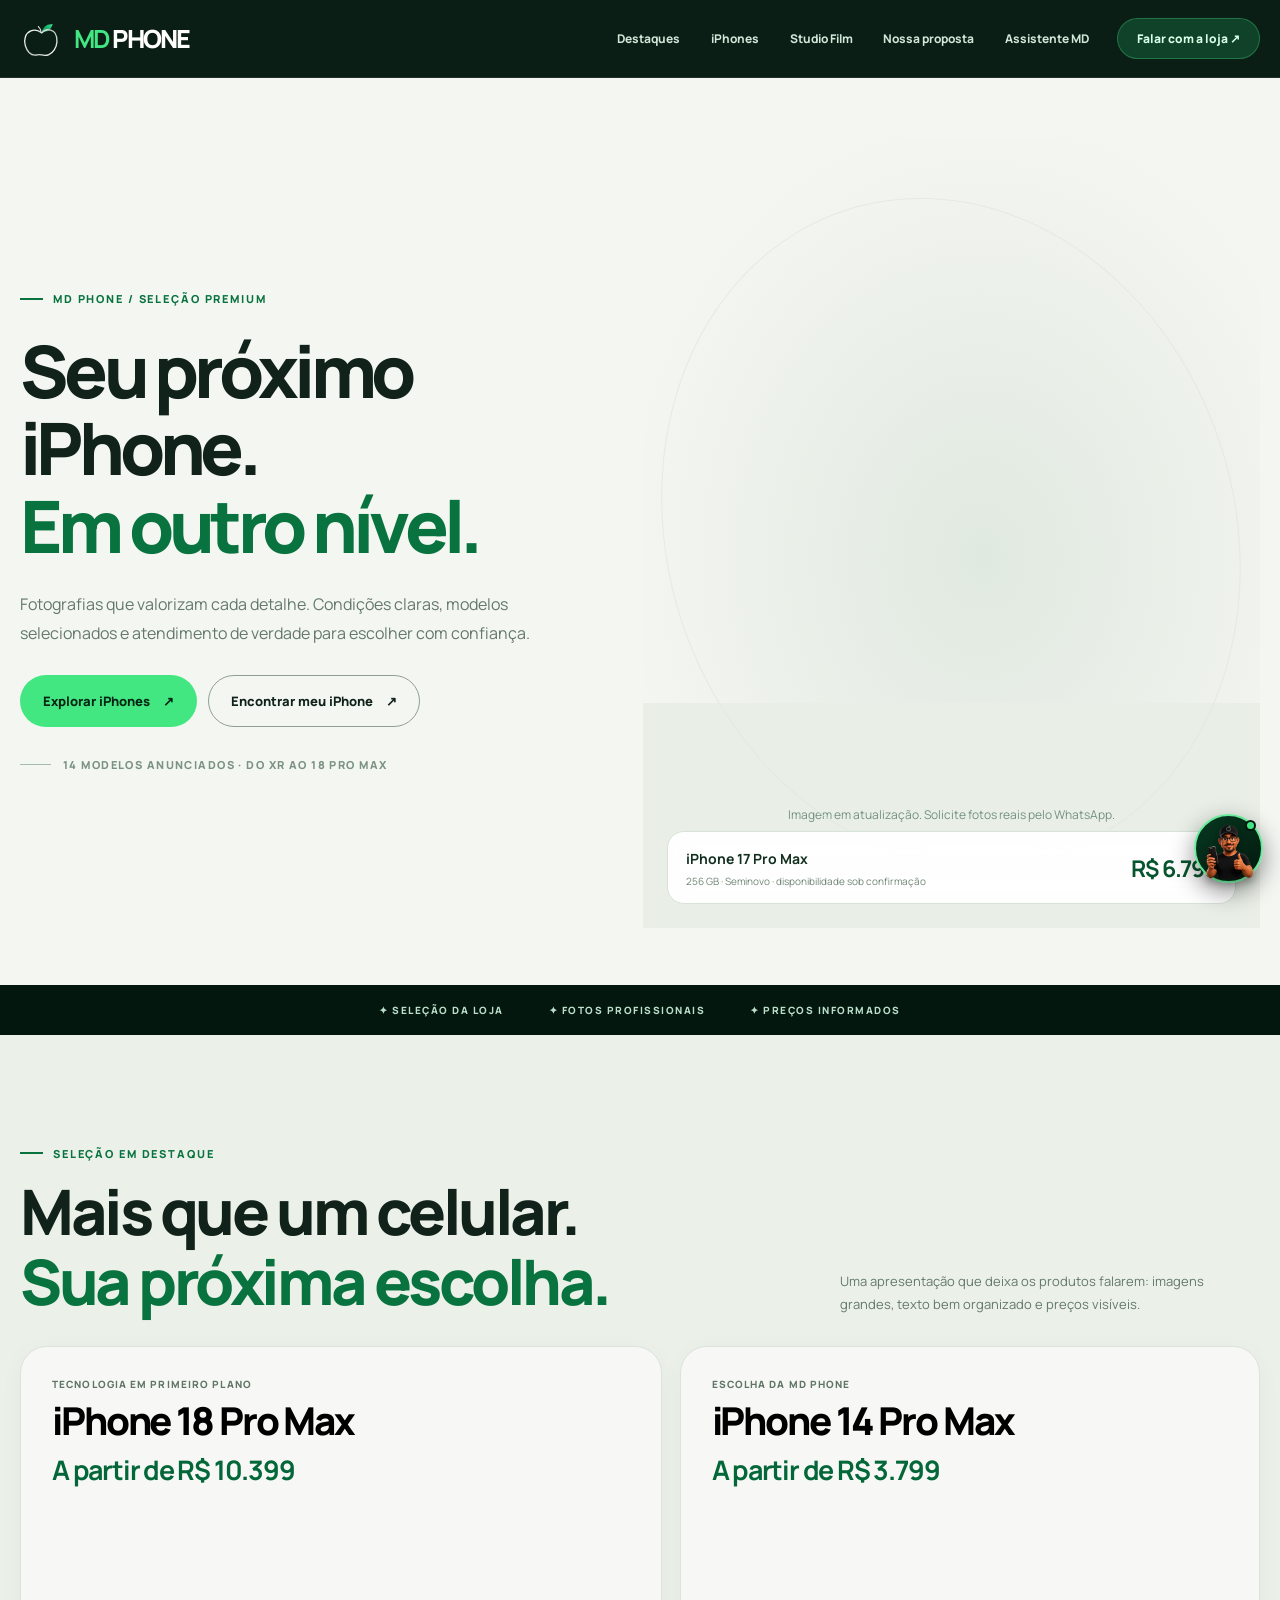
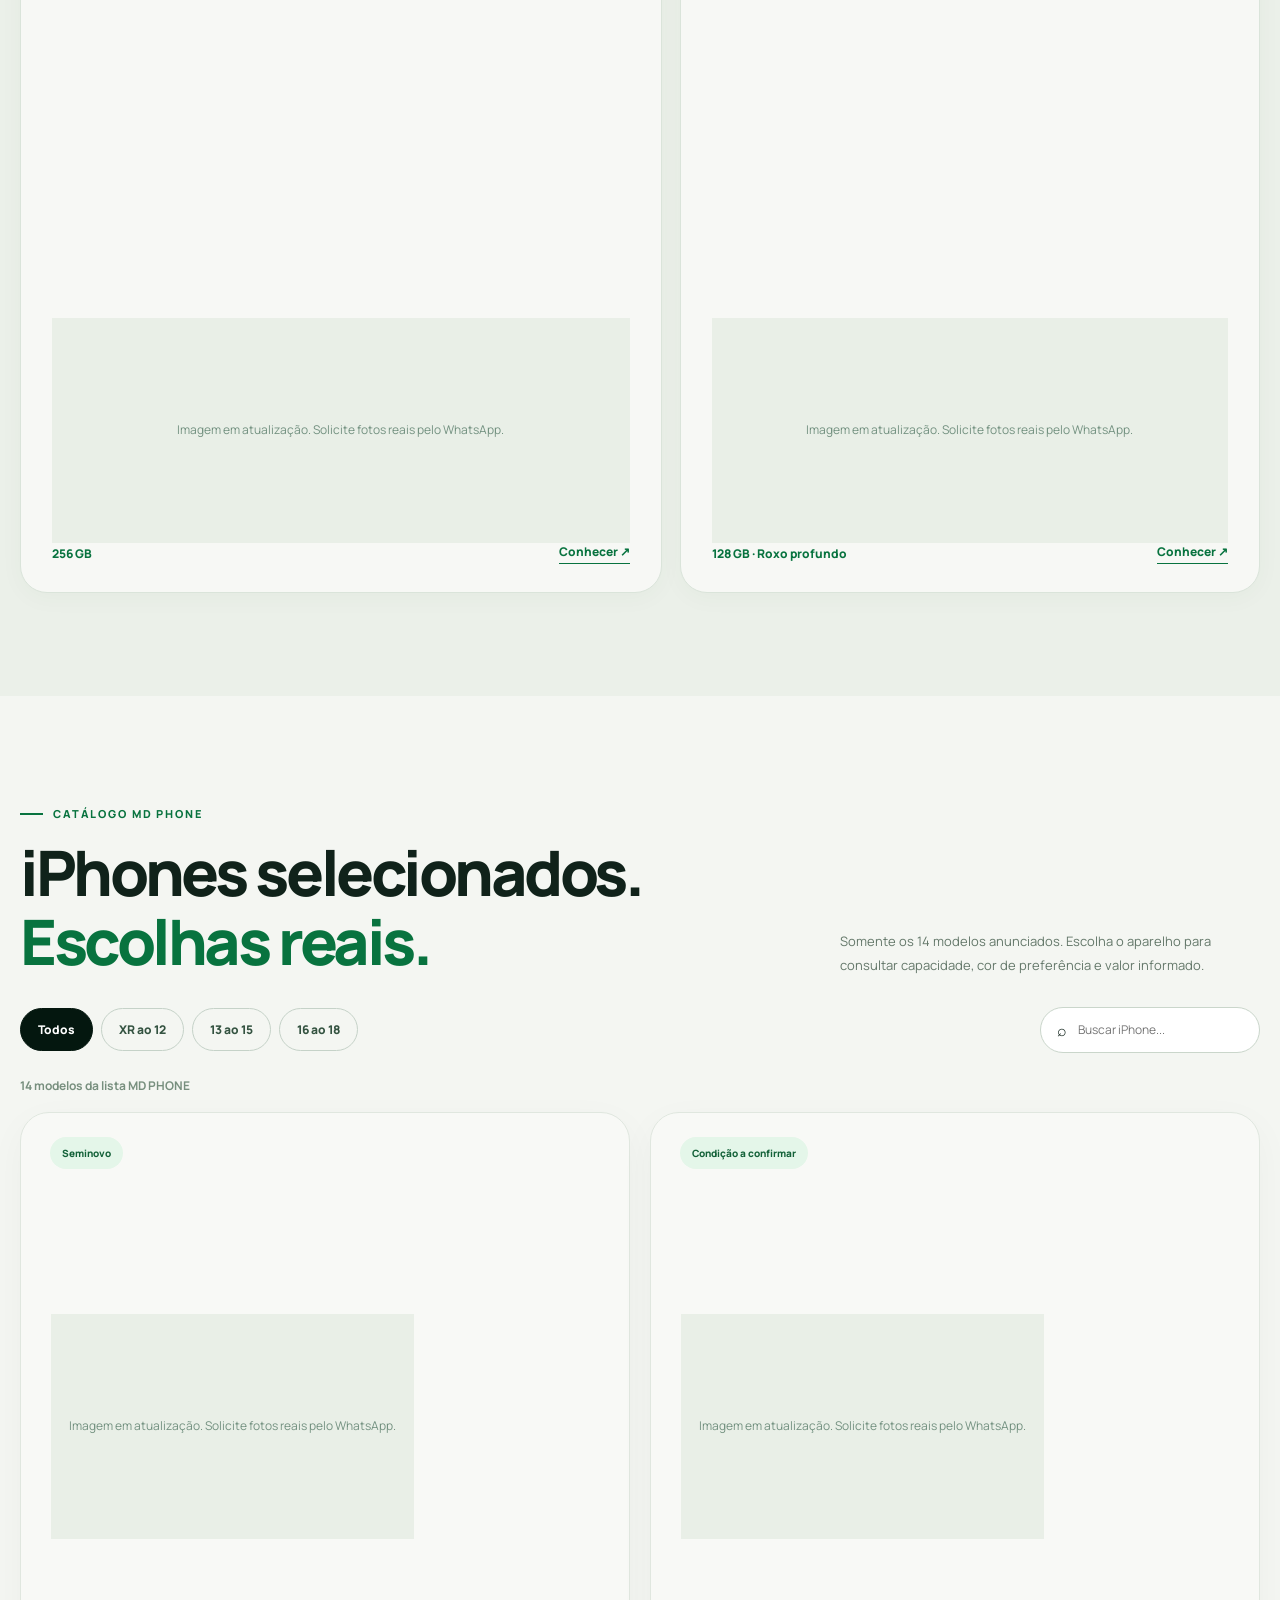
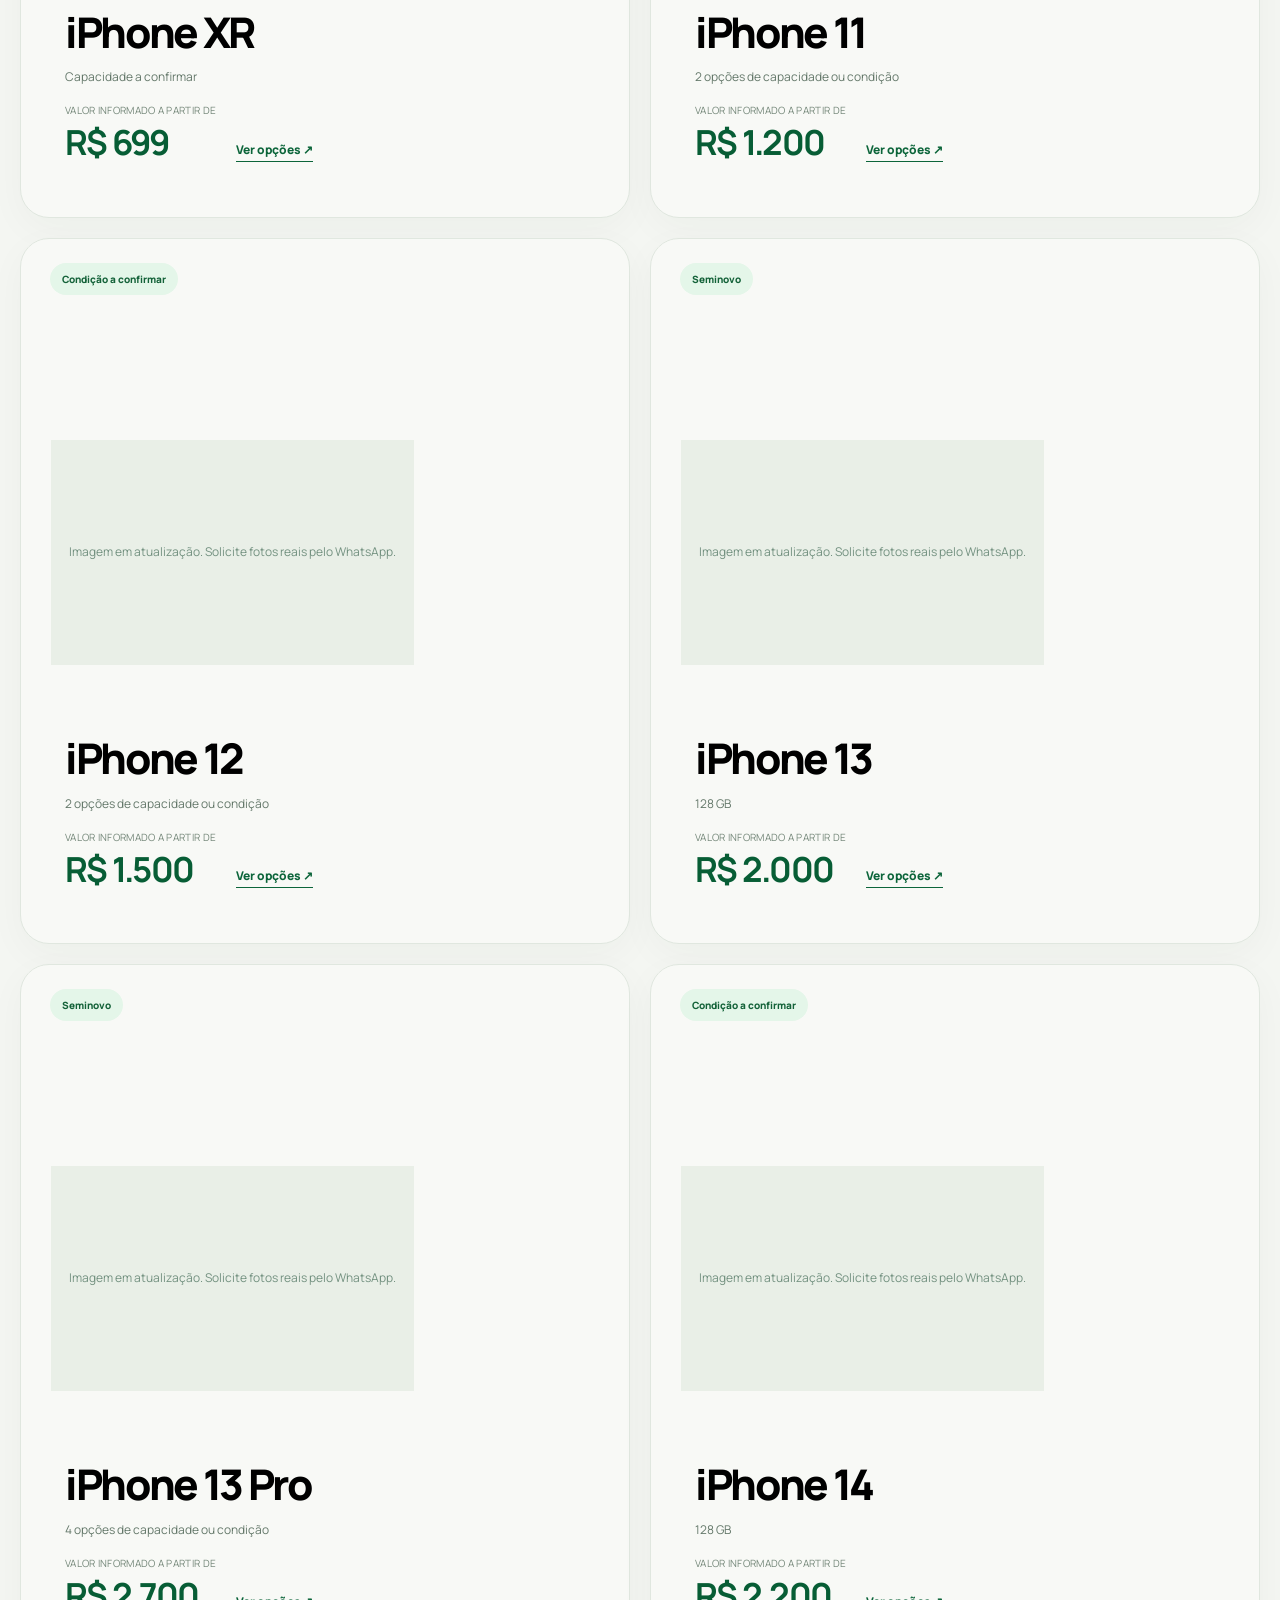
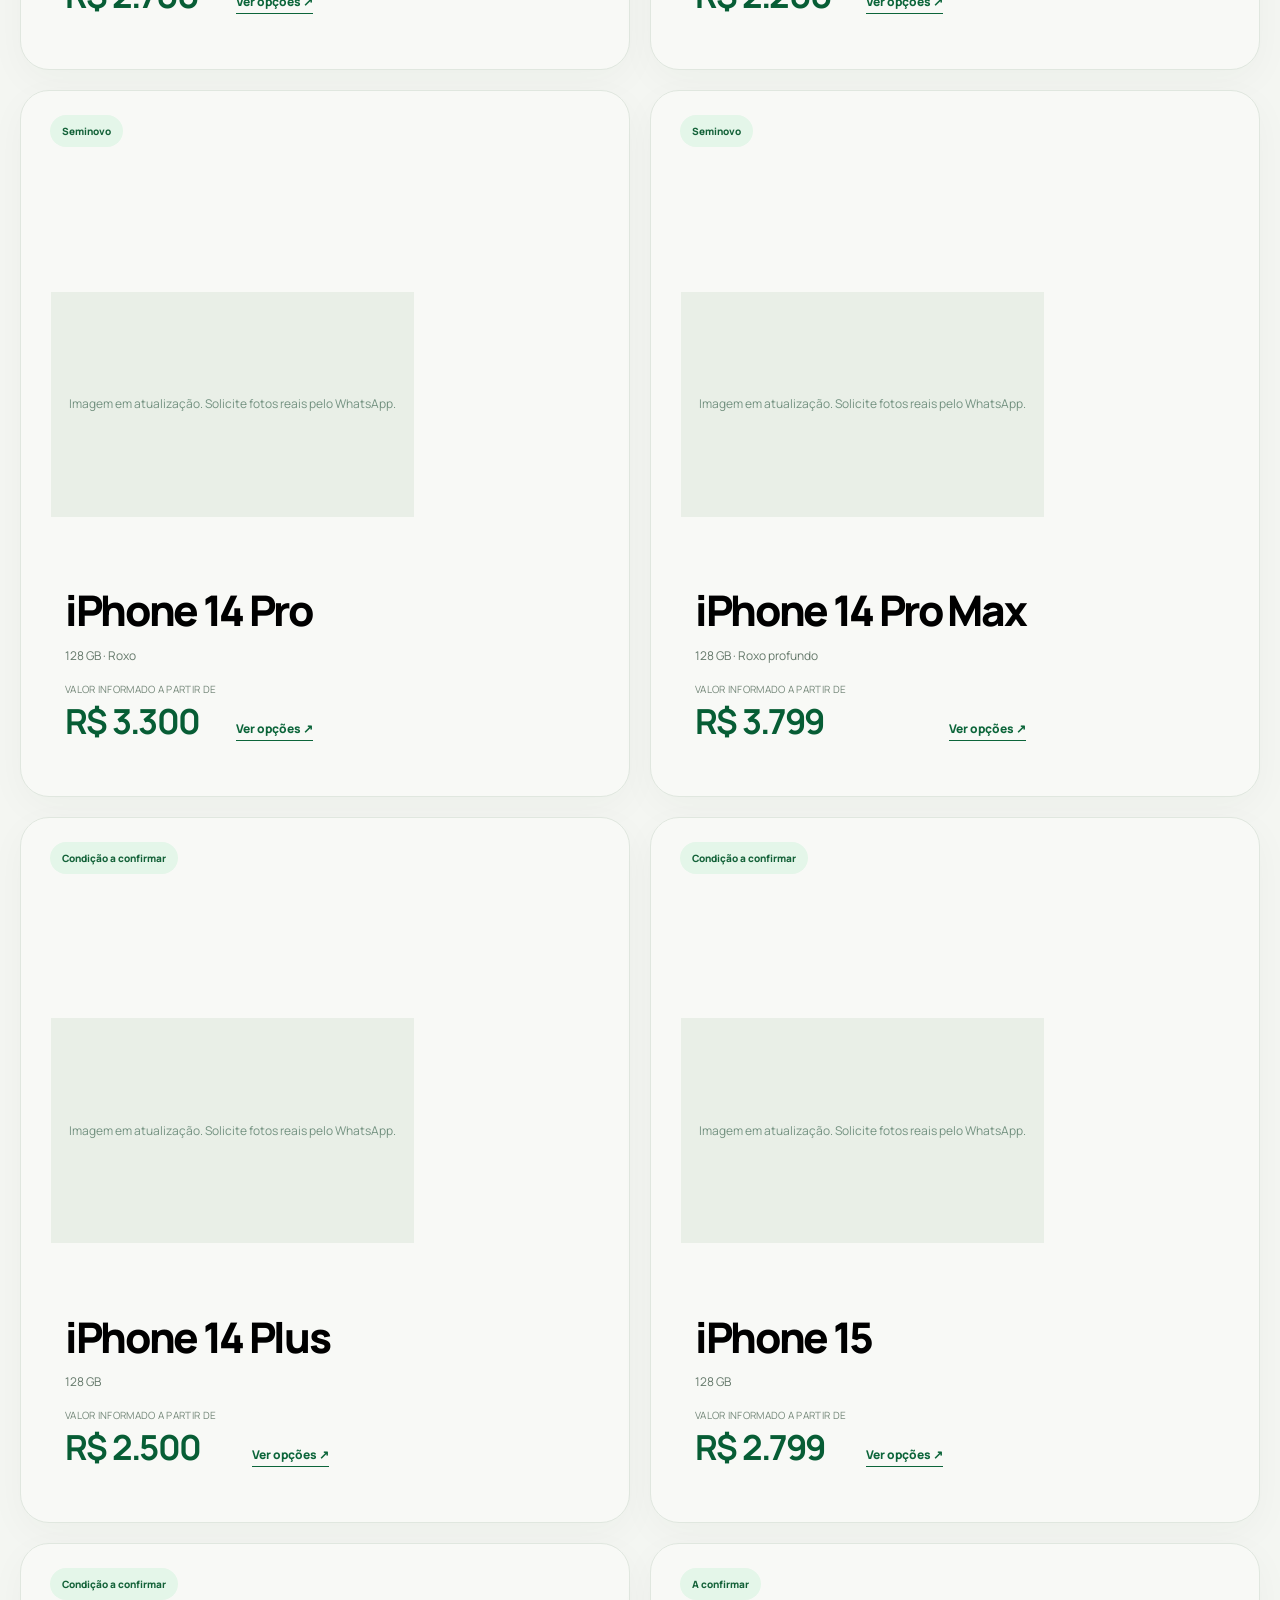
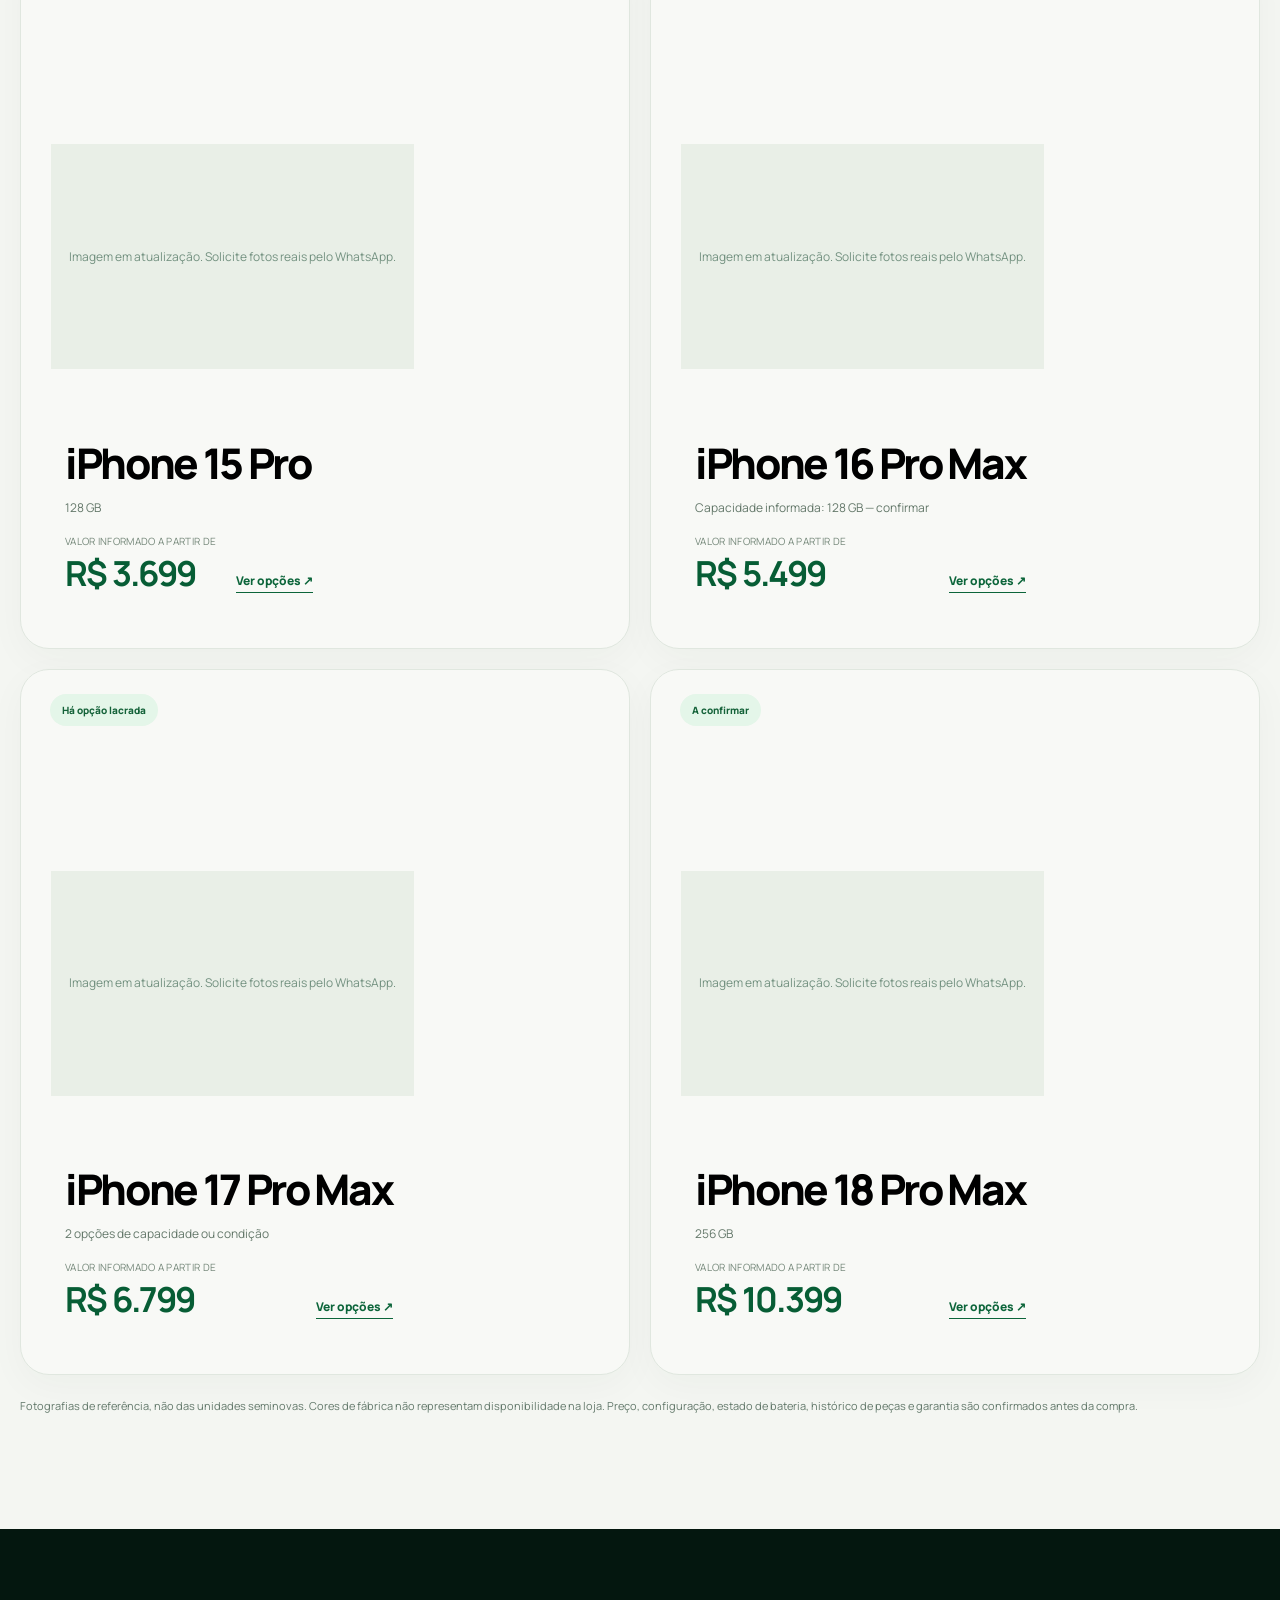
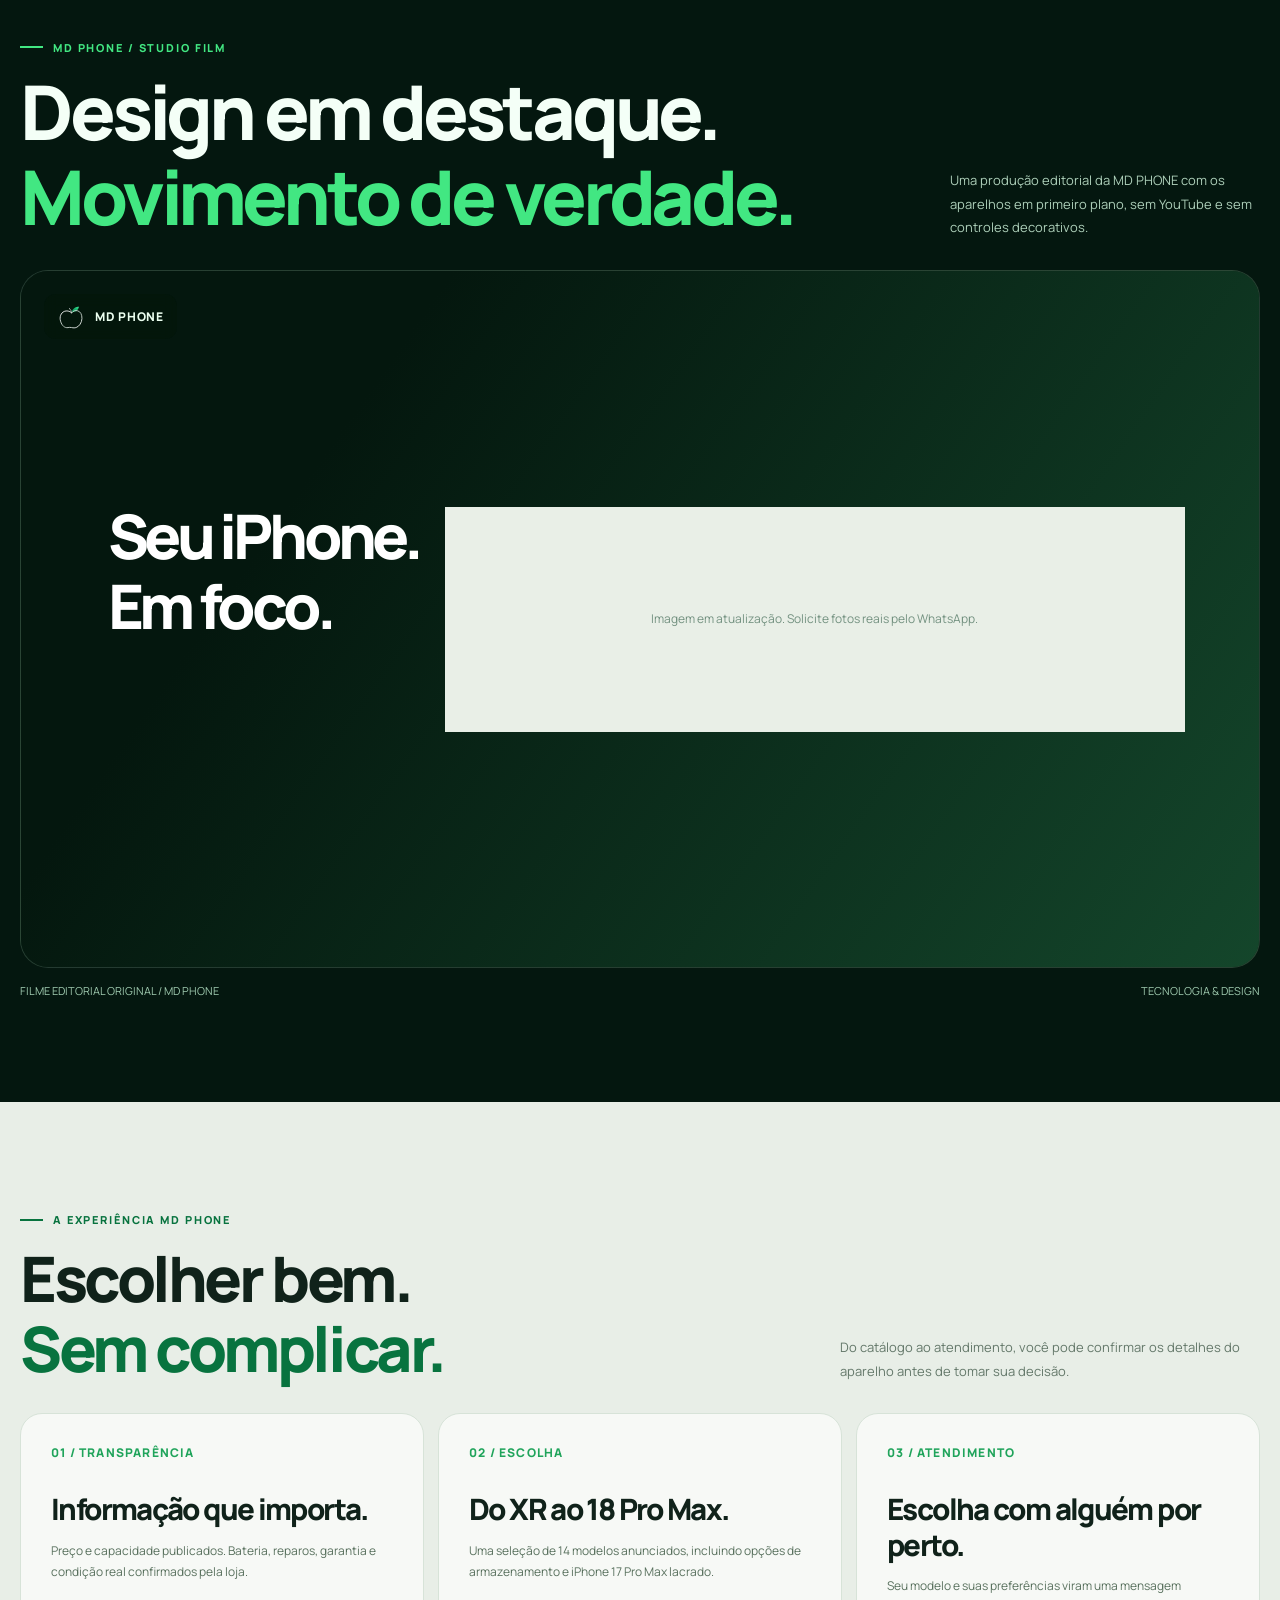
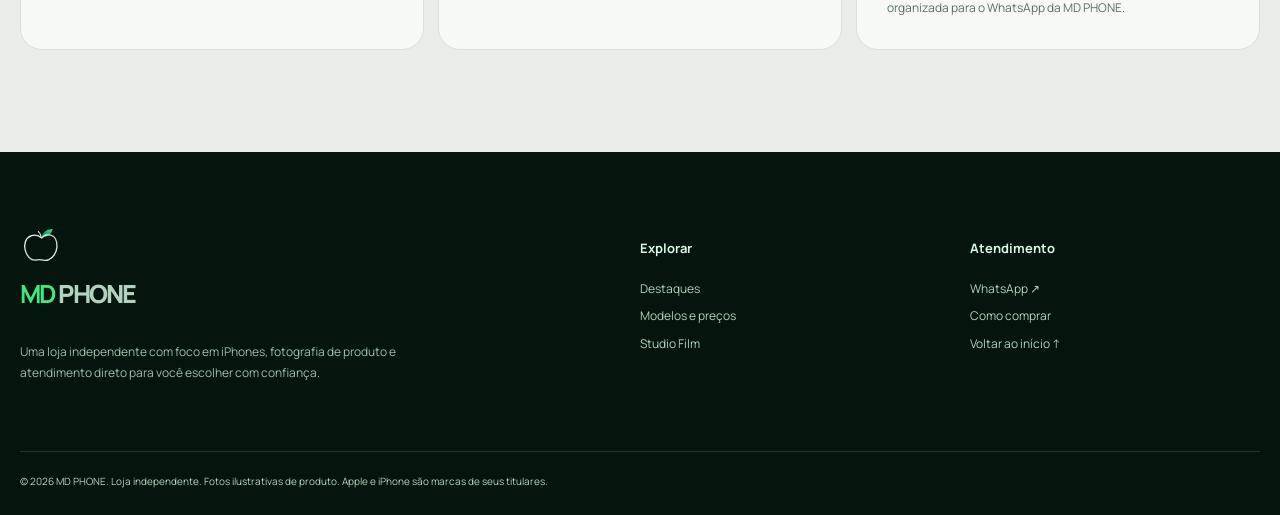
==== commit 6737960c: "MD PHONE: carregar nova arquitetura sem cache antigo e preservar links de catálogo" ====
--- a/index.html
+++ b/index.html
@@ -17,10 +17,10 @@
 <link rel="preconnect" href="https://fonts.googleapis.com">
 <link rel="preconnect" href="https://fonts.gstatic.com" crossorigin>
 <link href="https://fonts.googleapis.com/css2?family=Manrope:wght@400;500;600;700;800;900&display=swap" rel="stylesheet">
-<link rel="stylesheet" href="md-elevate.css?v=20261119-elevate1">
-<script defer src="md-universe-data.js?v=20261119-elevate1"></script>
-<script defer src="md-photo-manifest.js?v=20261119-elevate1"></script>
-<script defer src="md-elevate.js?v=20261119-elevate1"></script>
+<link rel="stylesheet" href="md-elevate.css?v=20261119-elevate2">
+<script defer src="md-universe-data.js?v=20261119-elevate2"></script>
+<script defer src="md-photo-manifest.js?v=20261119-elevate2"></script>
+<script defer src="md-elevate.js?v=20261119-elevate2"></script>
 </head>
 <body>
 <div id="app"><main style="min-height:100vh;display:grid;place-items:center;background:#f4f6f2;color:#0b2e1c;padding:28px;font:700 16px Manrope,system-ui">Preparando a MD PHONE...</main></div>
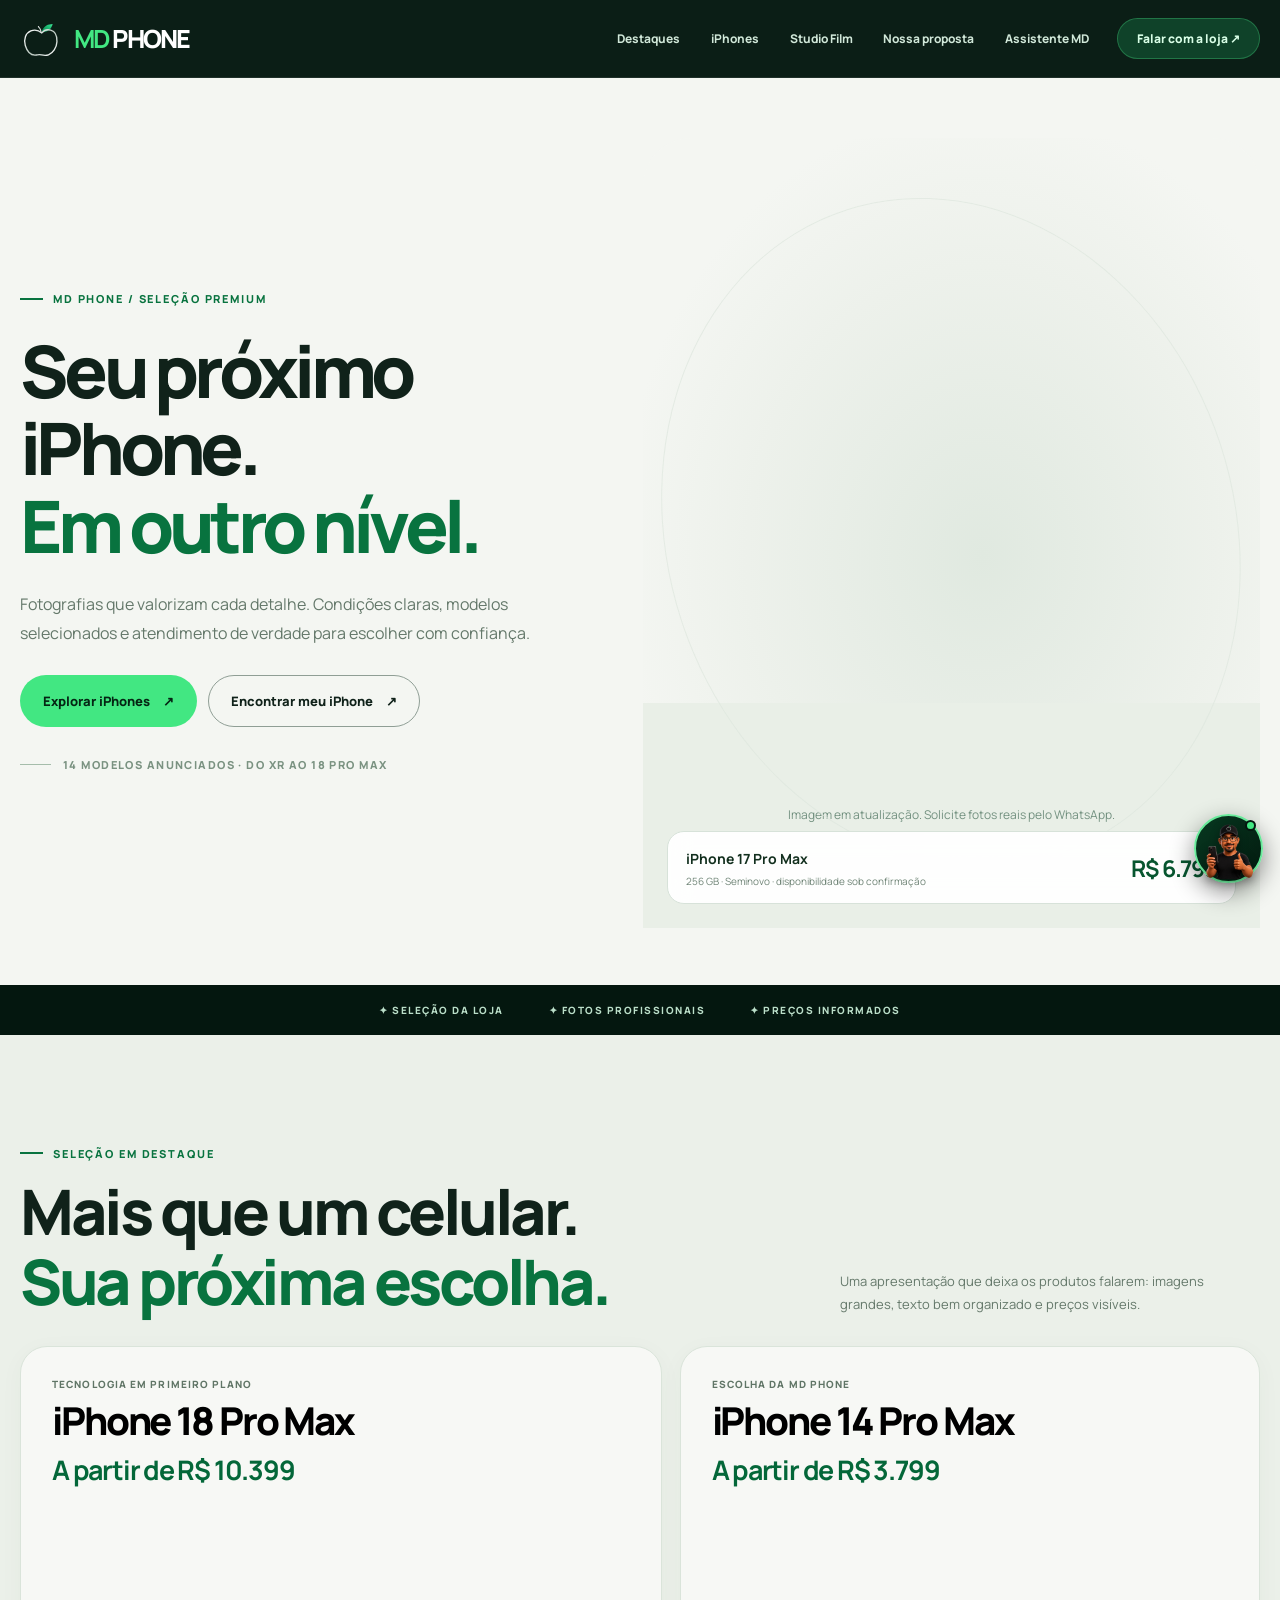
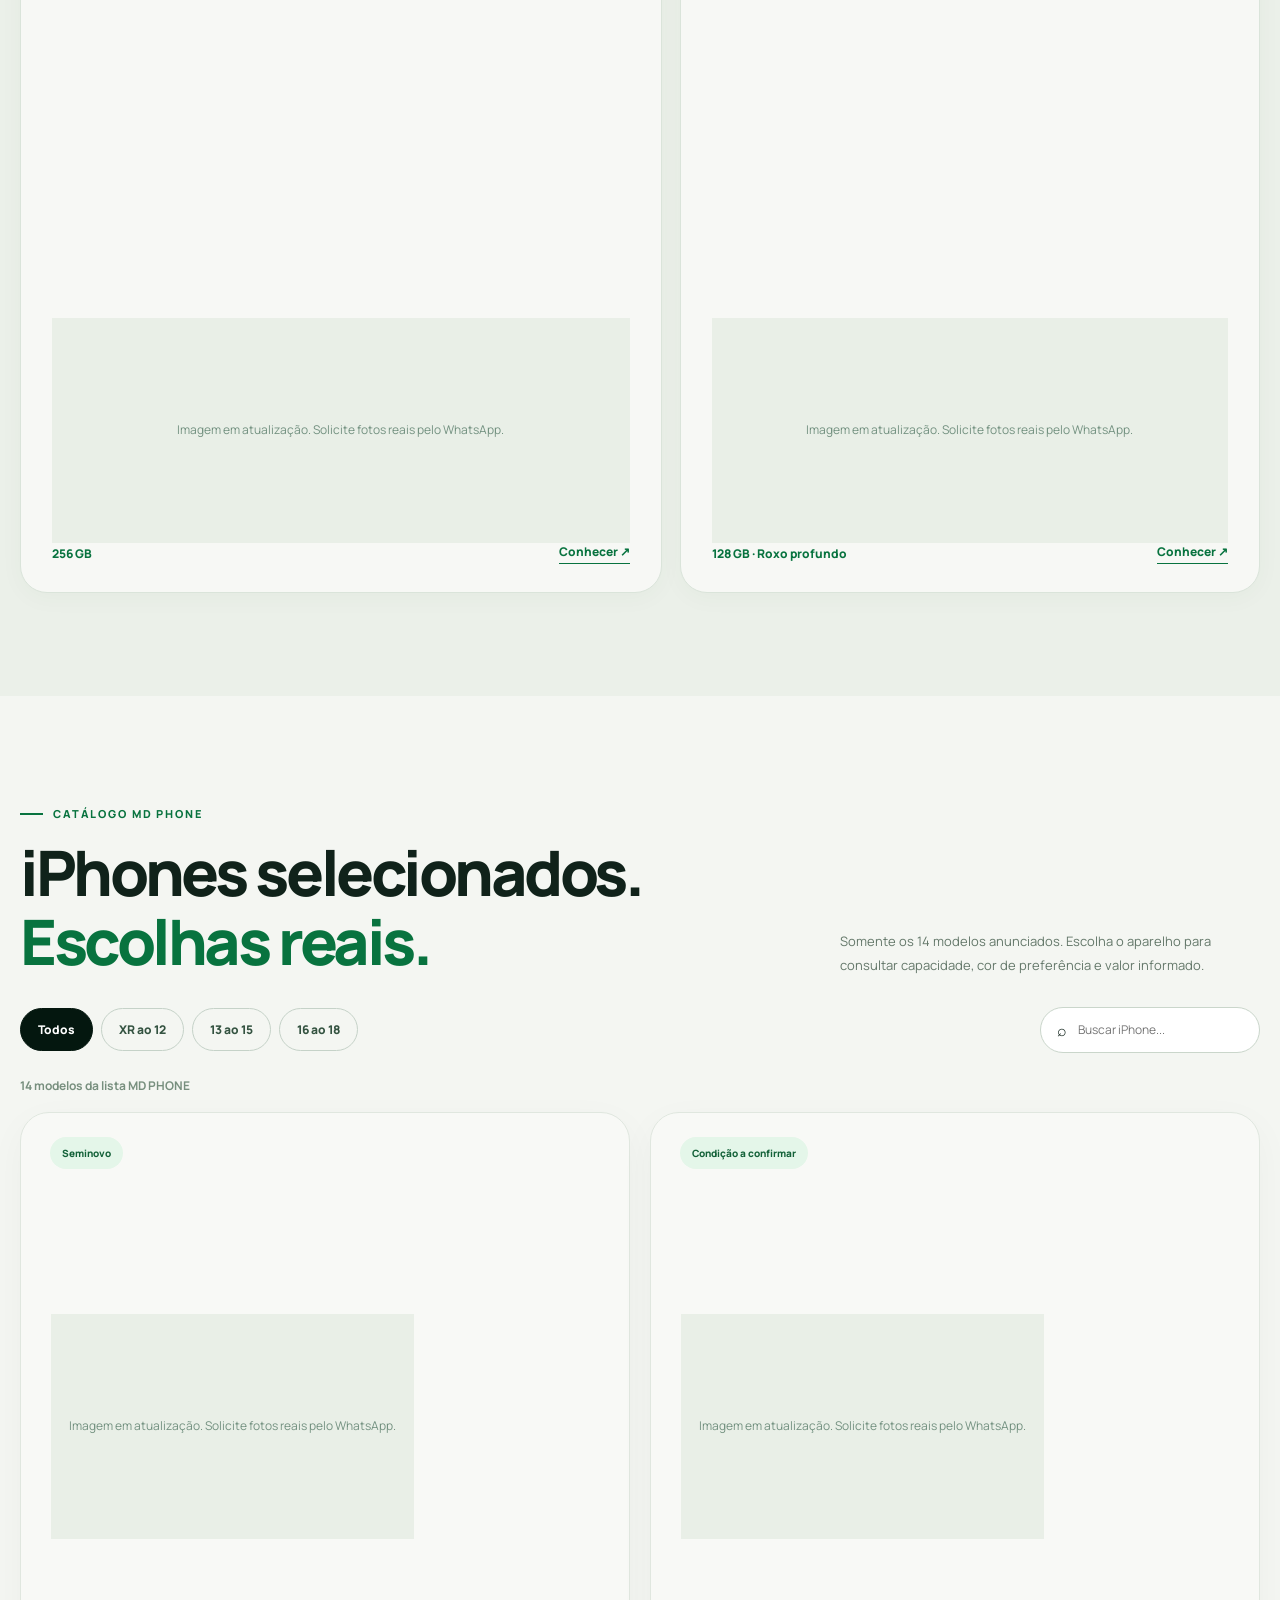
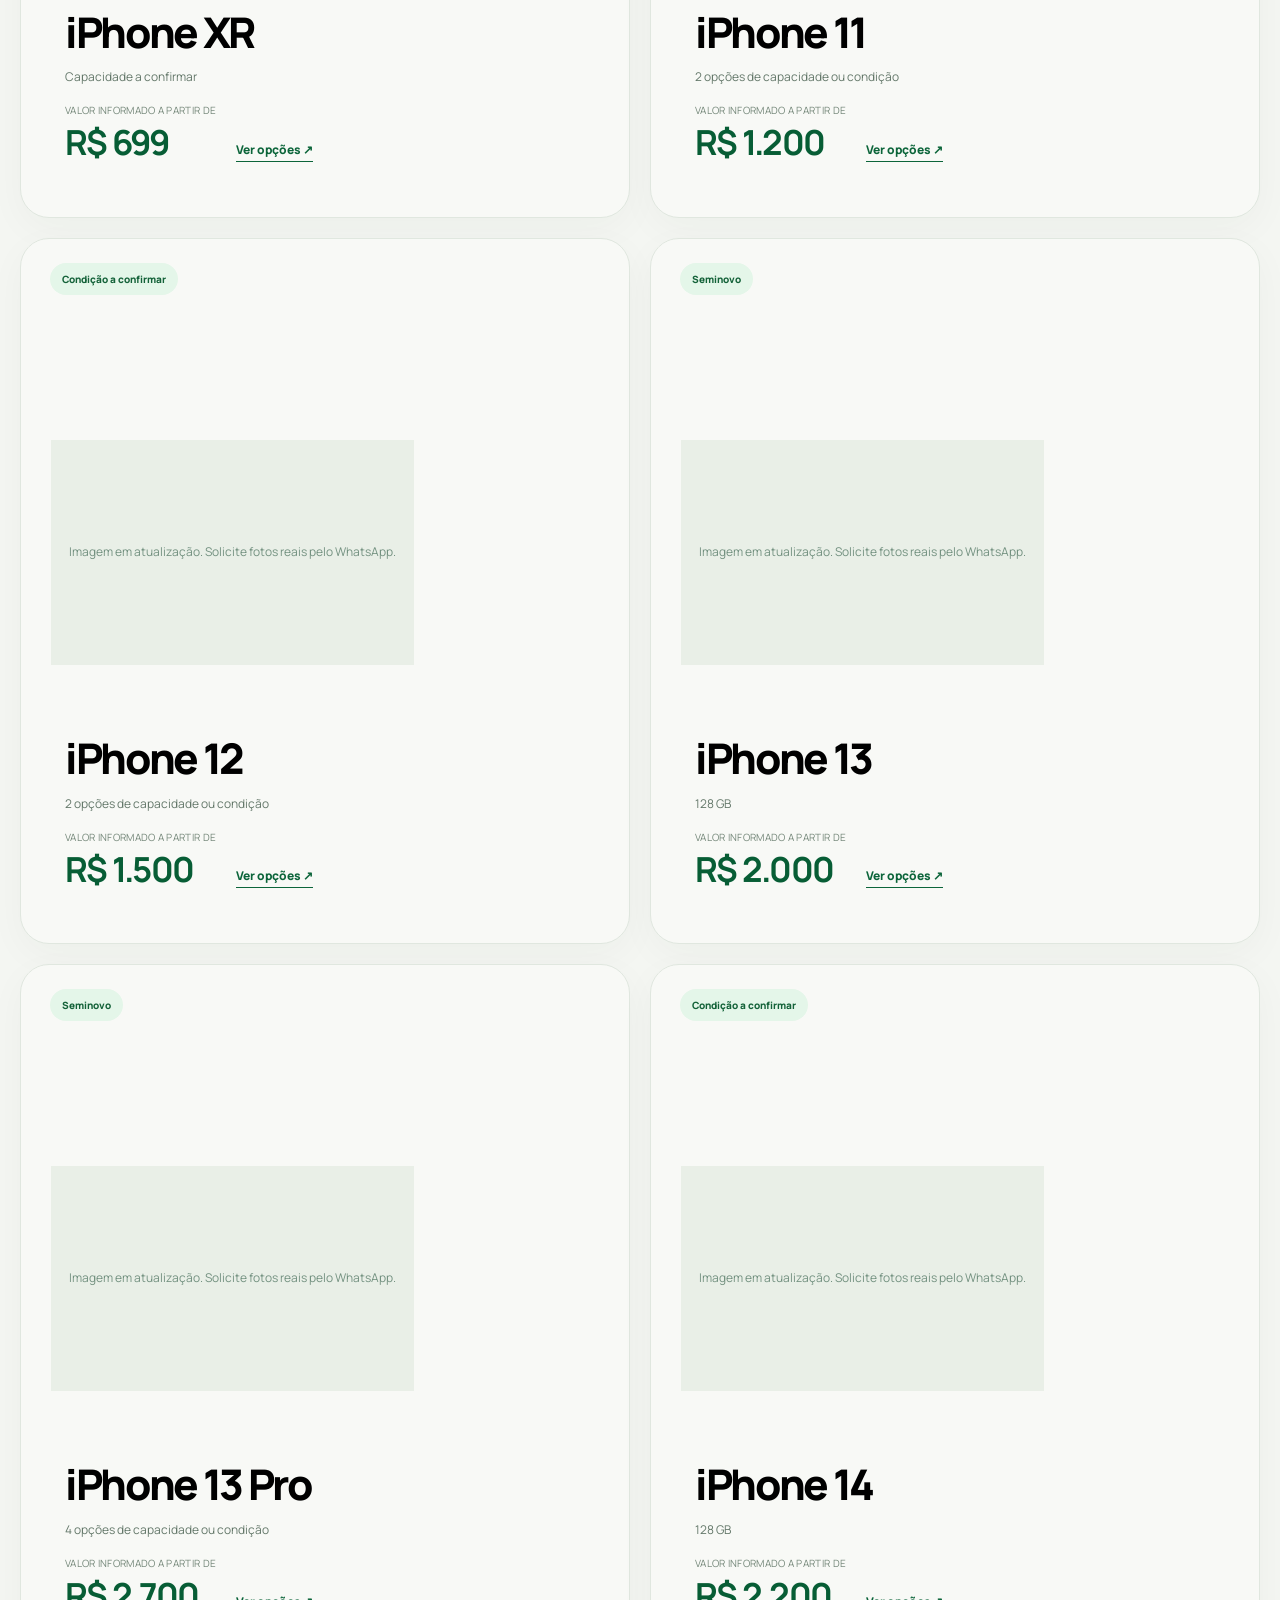
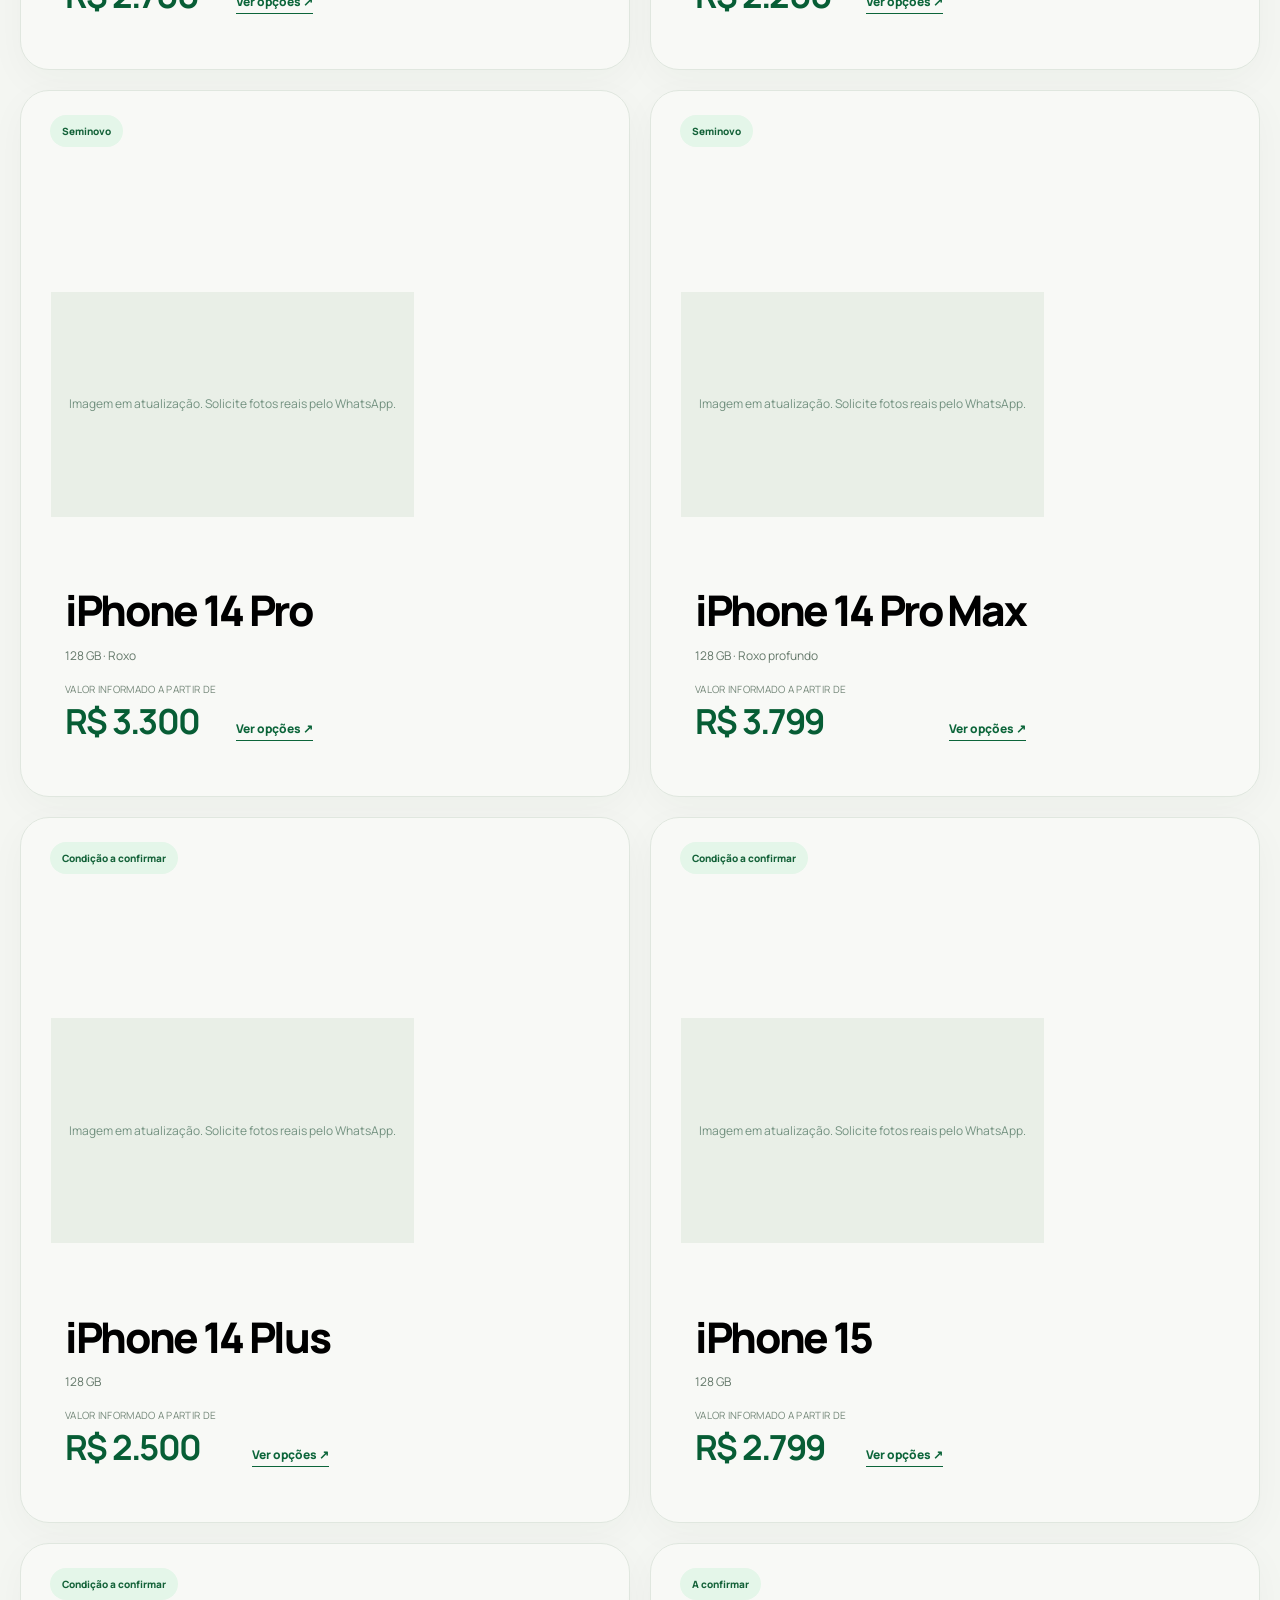
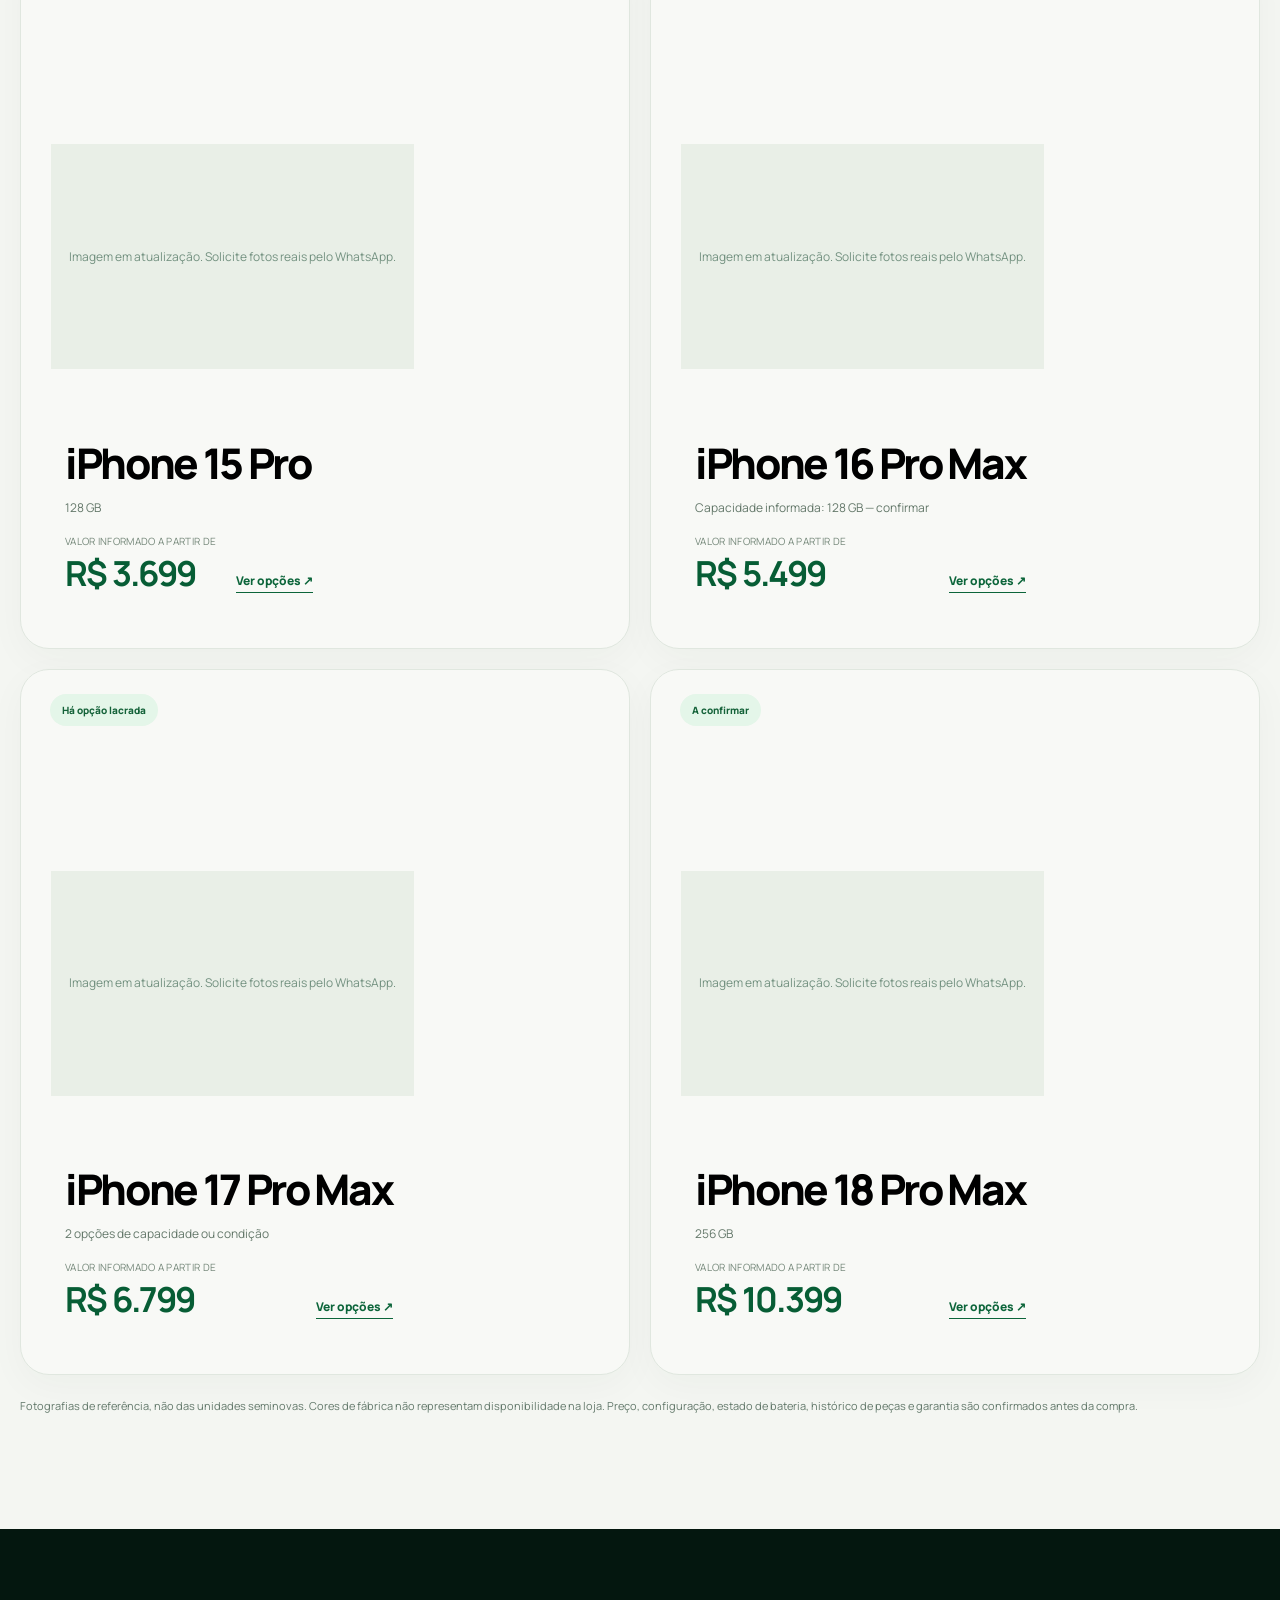
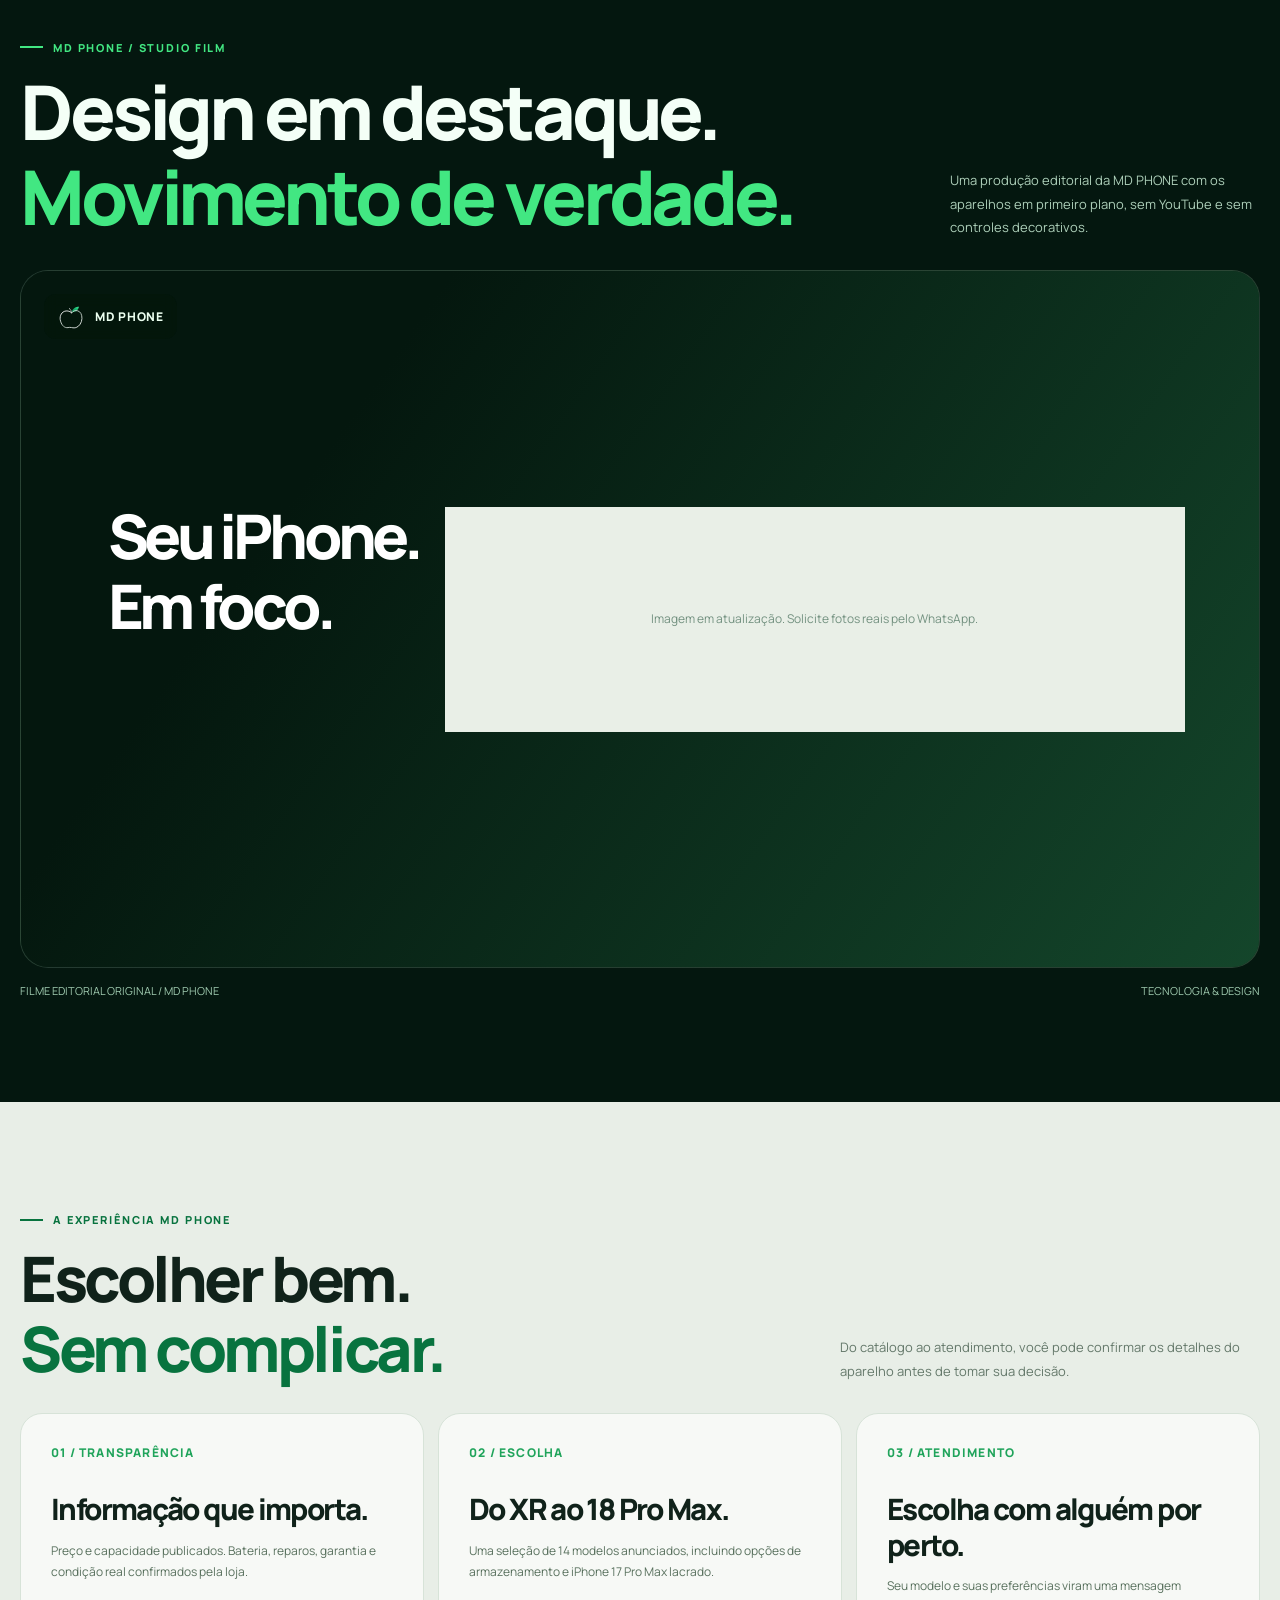
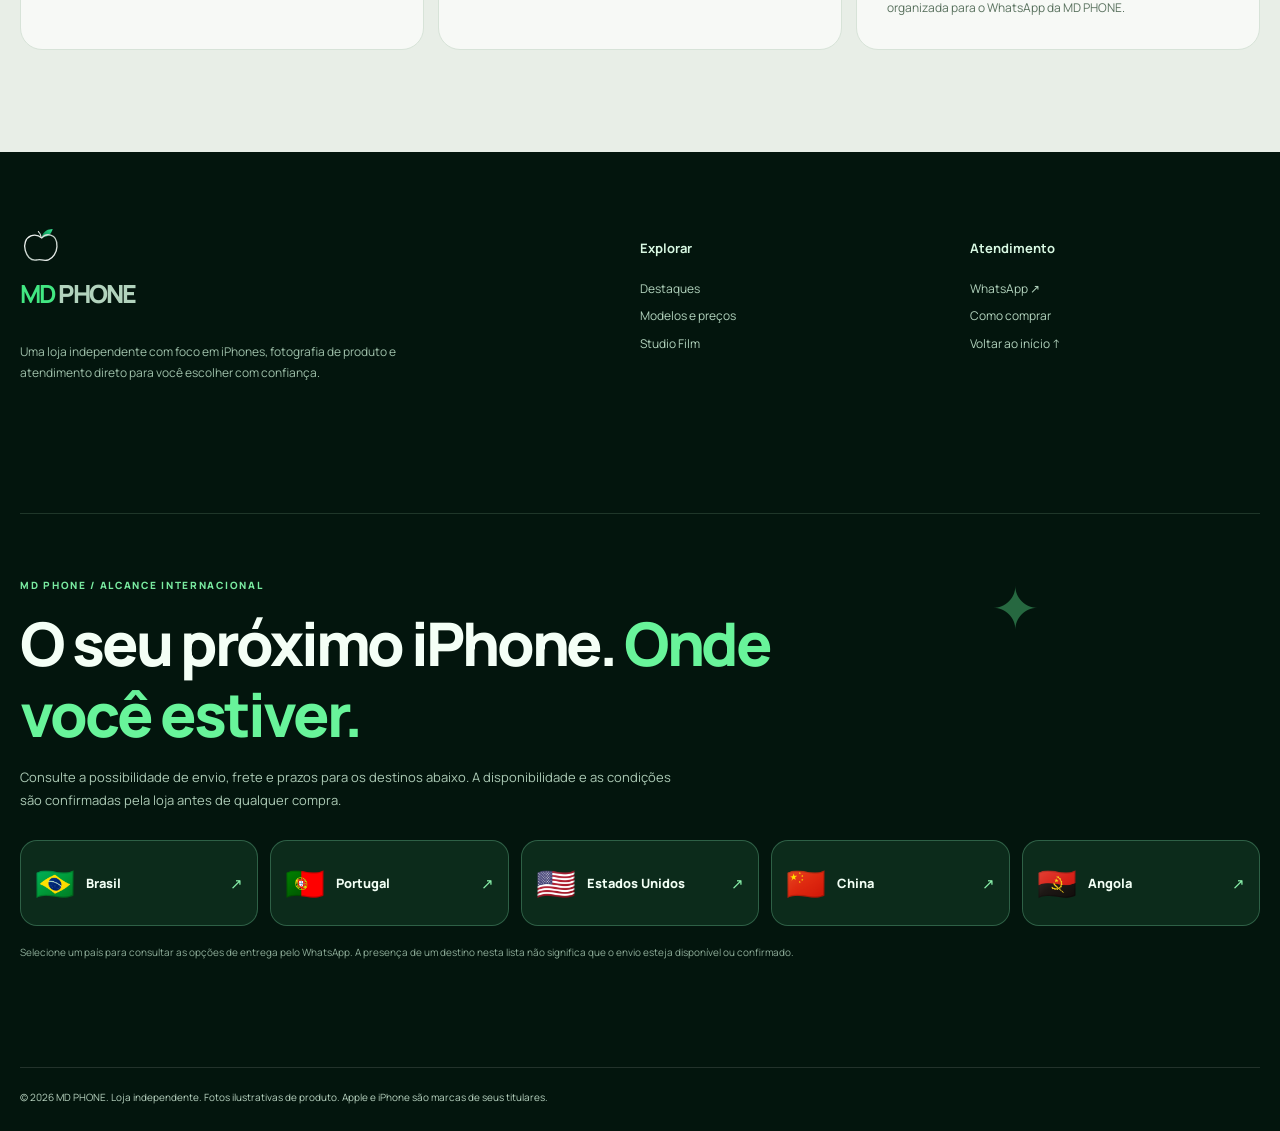
==== commit 36df677f: "MD PHONE: publicar bandeiras e destinos internacionais no rodapé com cache atualizado" ====
--- a/index.html
+++ b/index.html
@@ -17,10 +17,10 @@
 <link rel="preconnect" href="https://fonts.googleapis.com">
 <link rel="preconnect" href="https://fonts.gstatic.com" crossorigin>
 <link href="https://fonts.googleapis.com/css2?family=Manrope:wght@400;500;600;700;800;900&display=swap" rel="stylesheet">
-<link rel="stylesheet" href="md-elevate.css?v=20261119-elevate2">
-<script defer src="md-universe-data.js?v=20261119-elevate2"></script>
-<script defer src="md-photo-manifest.js?v=20261119-elevate2"></script>
-<script defer src="md-elevate.js?v=20261119-elevate2"></script>
+<link rel="stylesheet" href="md-elevate.css?v=20261119-envios-v1">
+<script defer src="md-universe-data.js?v=20261119-envios-v1"></script>
+<script defer src="md-photo-manifest.js?v=20261119-envios-v1"></script>
+<script defer src="md-elevate.js?v=20261119-envios-v1"></script>
 </head>
 <body>
 <div id="app"><main style="min-height:100vh;display:grid;place-items:center;background:#f4f6f2;color:#0b2e1c;padding:28px;font:700 16px Manrope,system-ui">Preparando a MD PHONE...</main></div>
--- a/md-elevate.css
+++ b/md-elevate.css
@@ -279,3 +279,39 @@
  .help-intro p{font-size:11px}
 }
 @media(prefers-reduced-motion:reduce){*,*::before,*::after{scroll-behavior:auto!important;animation-duration:.001ms!important;transition-duration:.001ms!important}}
+
+
+/* MD PHONE — Destinos nacionais e internacionais / seção editorial */
+.shipping-global{
+  grid-column:1 / -1;
+  min-width:0;
+  margin-top:clamp(50px,6vw,90px);
+  border-top:1px solid #c2f3cf25;
+  padding:clamp(38px,5vw,65px) 0 clamp(34px,4vw,57px);
+}
+.shipping-top{display:flex;align-items:flex-start;justify-content:space-between;gap:25px;max-width:1020px}
+.shipping-kicker{display:block;color:#79eaa0;font-weight:850;font-size:10px;letter-spacing:.17em;margin-bottom:16px}
+.shipping-top h2{font-size:clamp(31px,4.7vw,61px);line-height:1.18;color:#f4fff6;letter-spacing:-.05em;max-width:840px;margin:0 0 16px}
+.shipping-top h2 em{font-style:normal;color:#68f49a}
+.shipping-top p{color:#accab5;max-width:660px;font-size:13px;line-height:1.8;margin:0 0 28px}
+.shipping-icon{font-size:58px;line-height:1;color:#5be58c;opacity:.4;flex:none}
+.shipping-countries{display:grid;grid-template-columns:repeat(5,minmax(0,1fr));gap:12px}
+.footer .shipping-country{display:flex;align-items:center;gap:11px;min-width:0;padding:17px 14px;background:#0c2b1b;border:1px solid #7edba84d;border-radius:17px;min-height:86px;color:#f2fff5;line-height:1.25;transition:background .2s,border-color .2s,transform .2s}
+.footer .shipping-country:hover{transform:translateY(-2px);background:#15472b;border-color:#83f6ab;color:#fff}
+.shipping-flag{font-size:32px;line-height:1.1;flex:none}
+.shipping-country-name{font-size:clamp(11px,1vw,14px);font-weight:800;overflow-wrap:break-word;flex:1;min-width:0}
+.shipping-arrow{font-size:15px;line-height:1;color:#88efa9;flex:none}
+.footer .shipping-disclaimer{max-width:100%;color:#8fae9a;font-size:10px;line-height:1.7;margin:18px 0 0}
+@media(max-width:1070px){.shipping-countries{grid-template-columns:repeat(3,minmax(0,1fr))}}
+@media(max-width:620px){
+  .shipping-global{margin-top:34px;padding:36px 0 32px}
+  .shipping-top h2{font-size:clamp(32px,8.1vw,46px)}
+  .shipping-top p{font-size:12px;margin-bottom:22px}
+  .shipping-icon{display:none}
+  .shipping-countries{grid-template-columns:repeat(2,minmax(0,1fr));gap:9px}
+  .footer .shipping-country{min-height:74px;padding:12px 10px;gap:7px;border-radius:14px}
+  .shipping-flag{font-size:27px}
+  .shipping-country-name{font-size:11px}
+  .shipping-arrow{font-size:12px}
+  .footer .shipping-disclaimer{font-size:10px}
+}
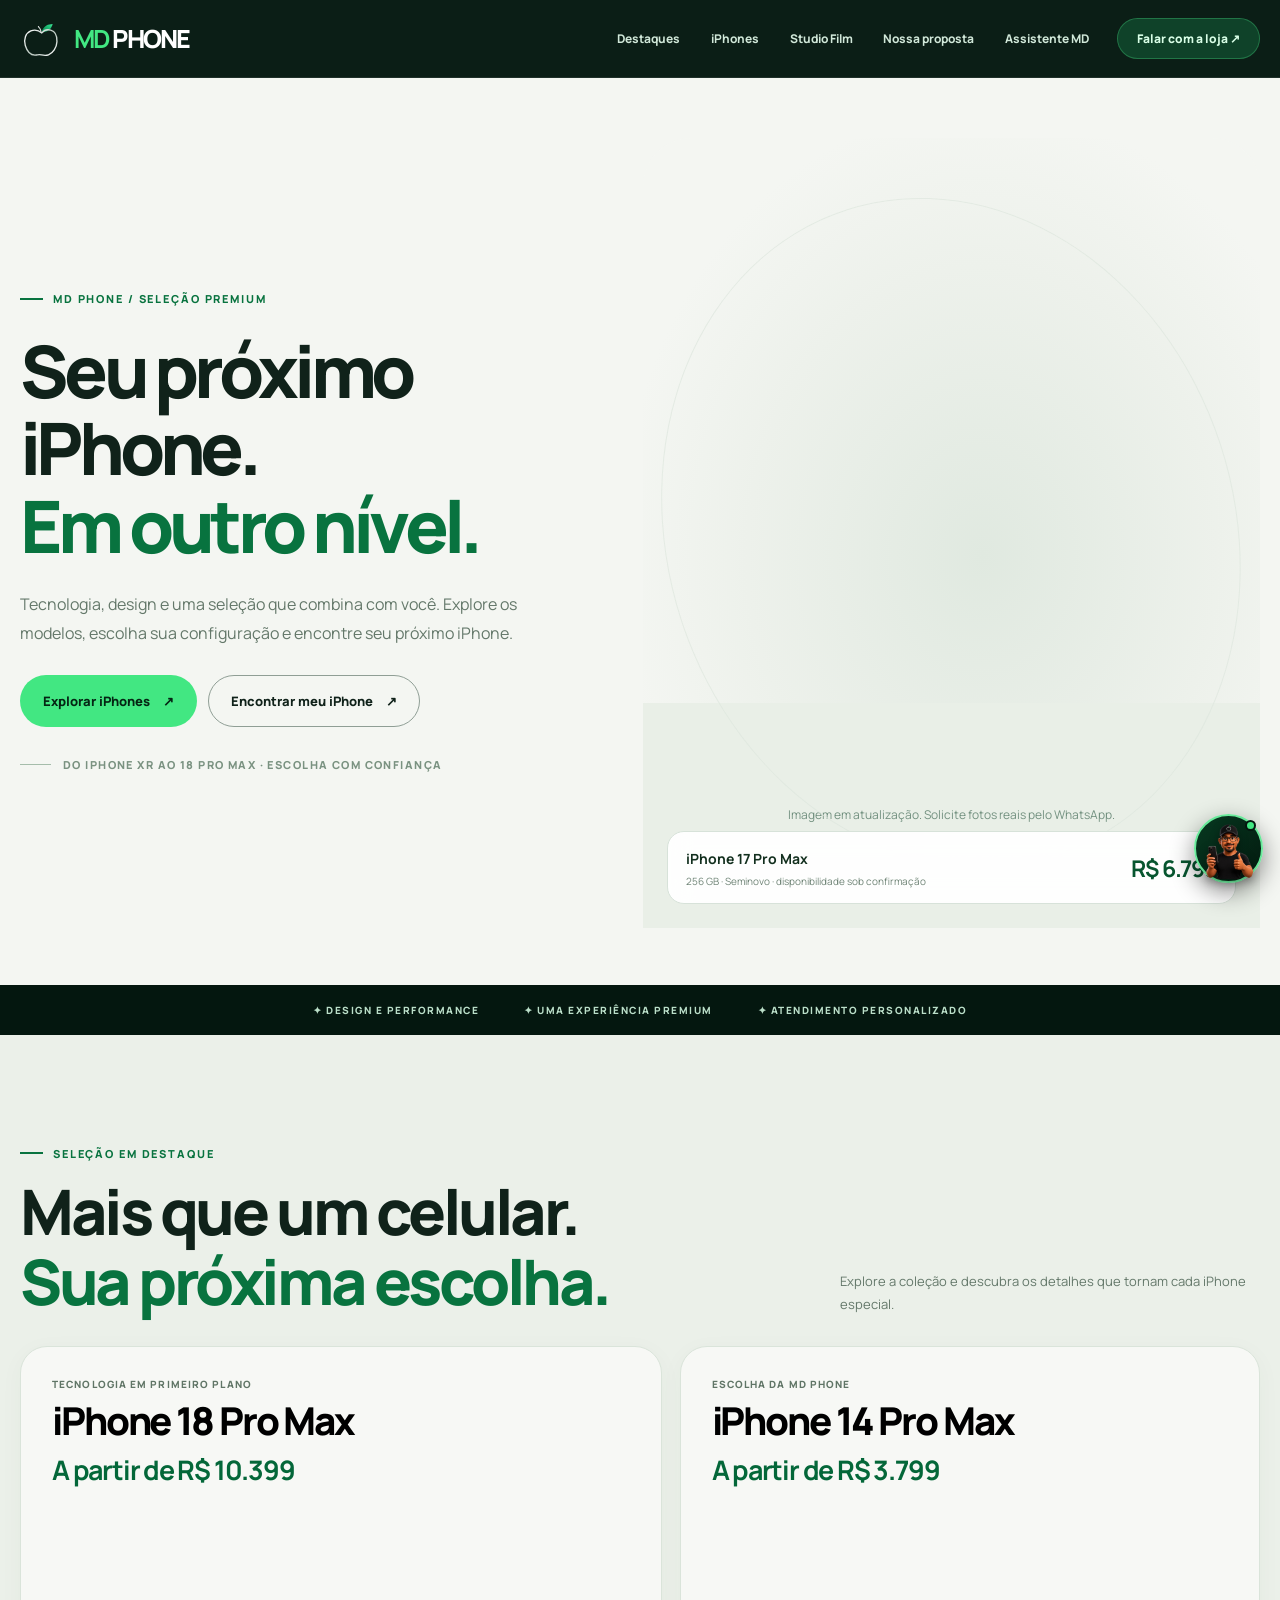
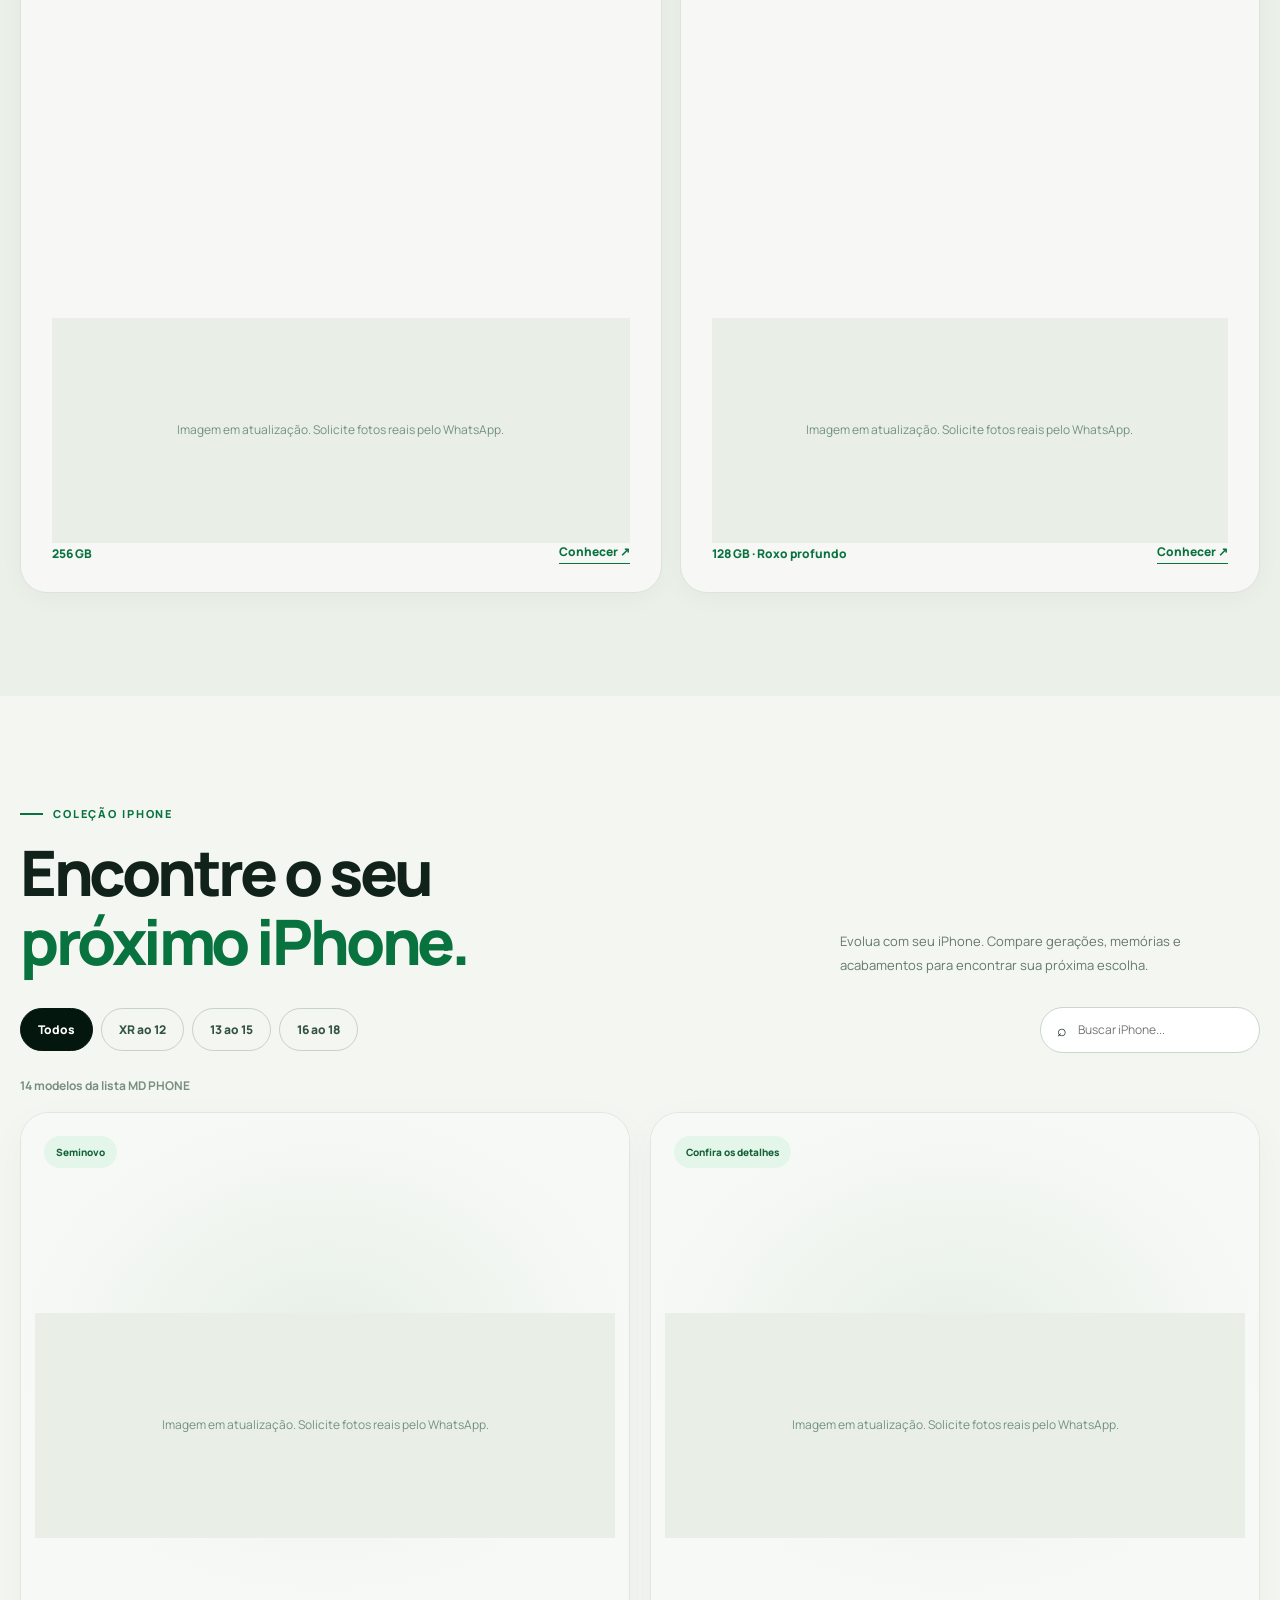
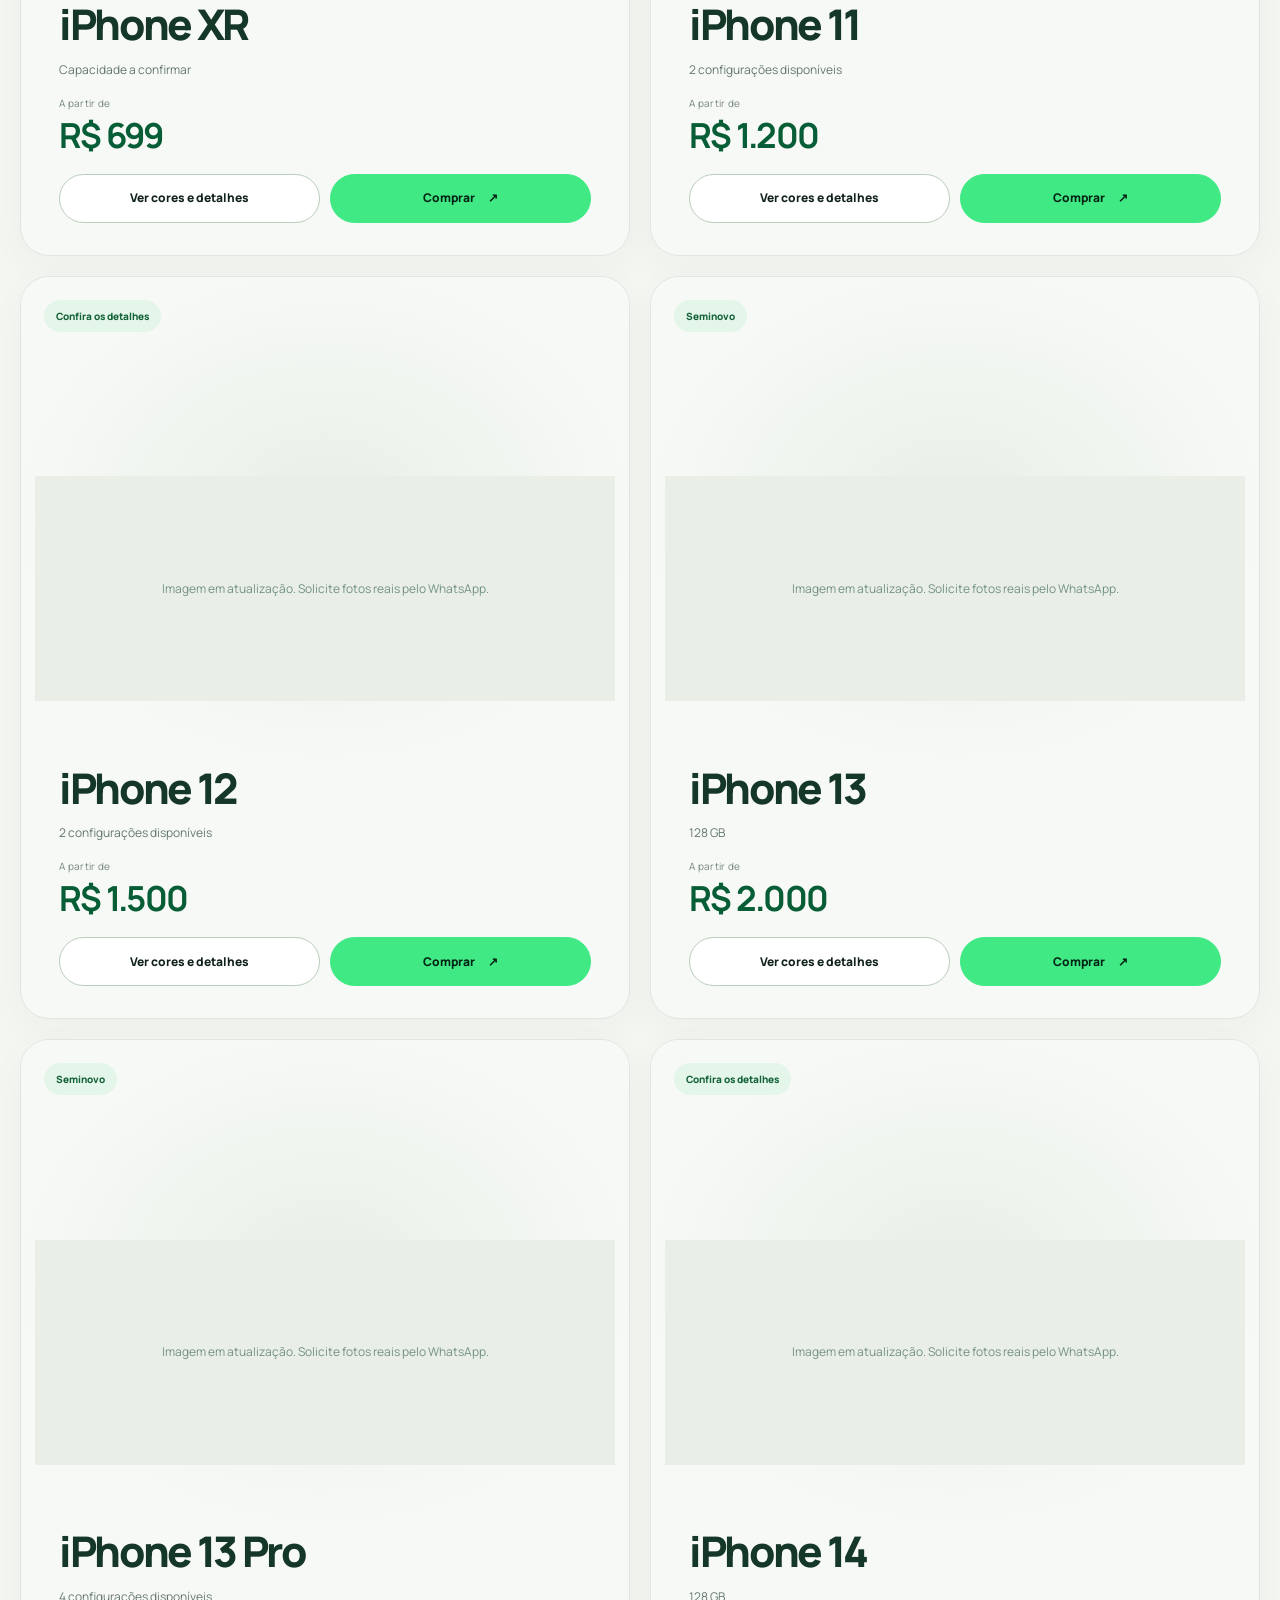
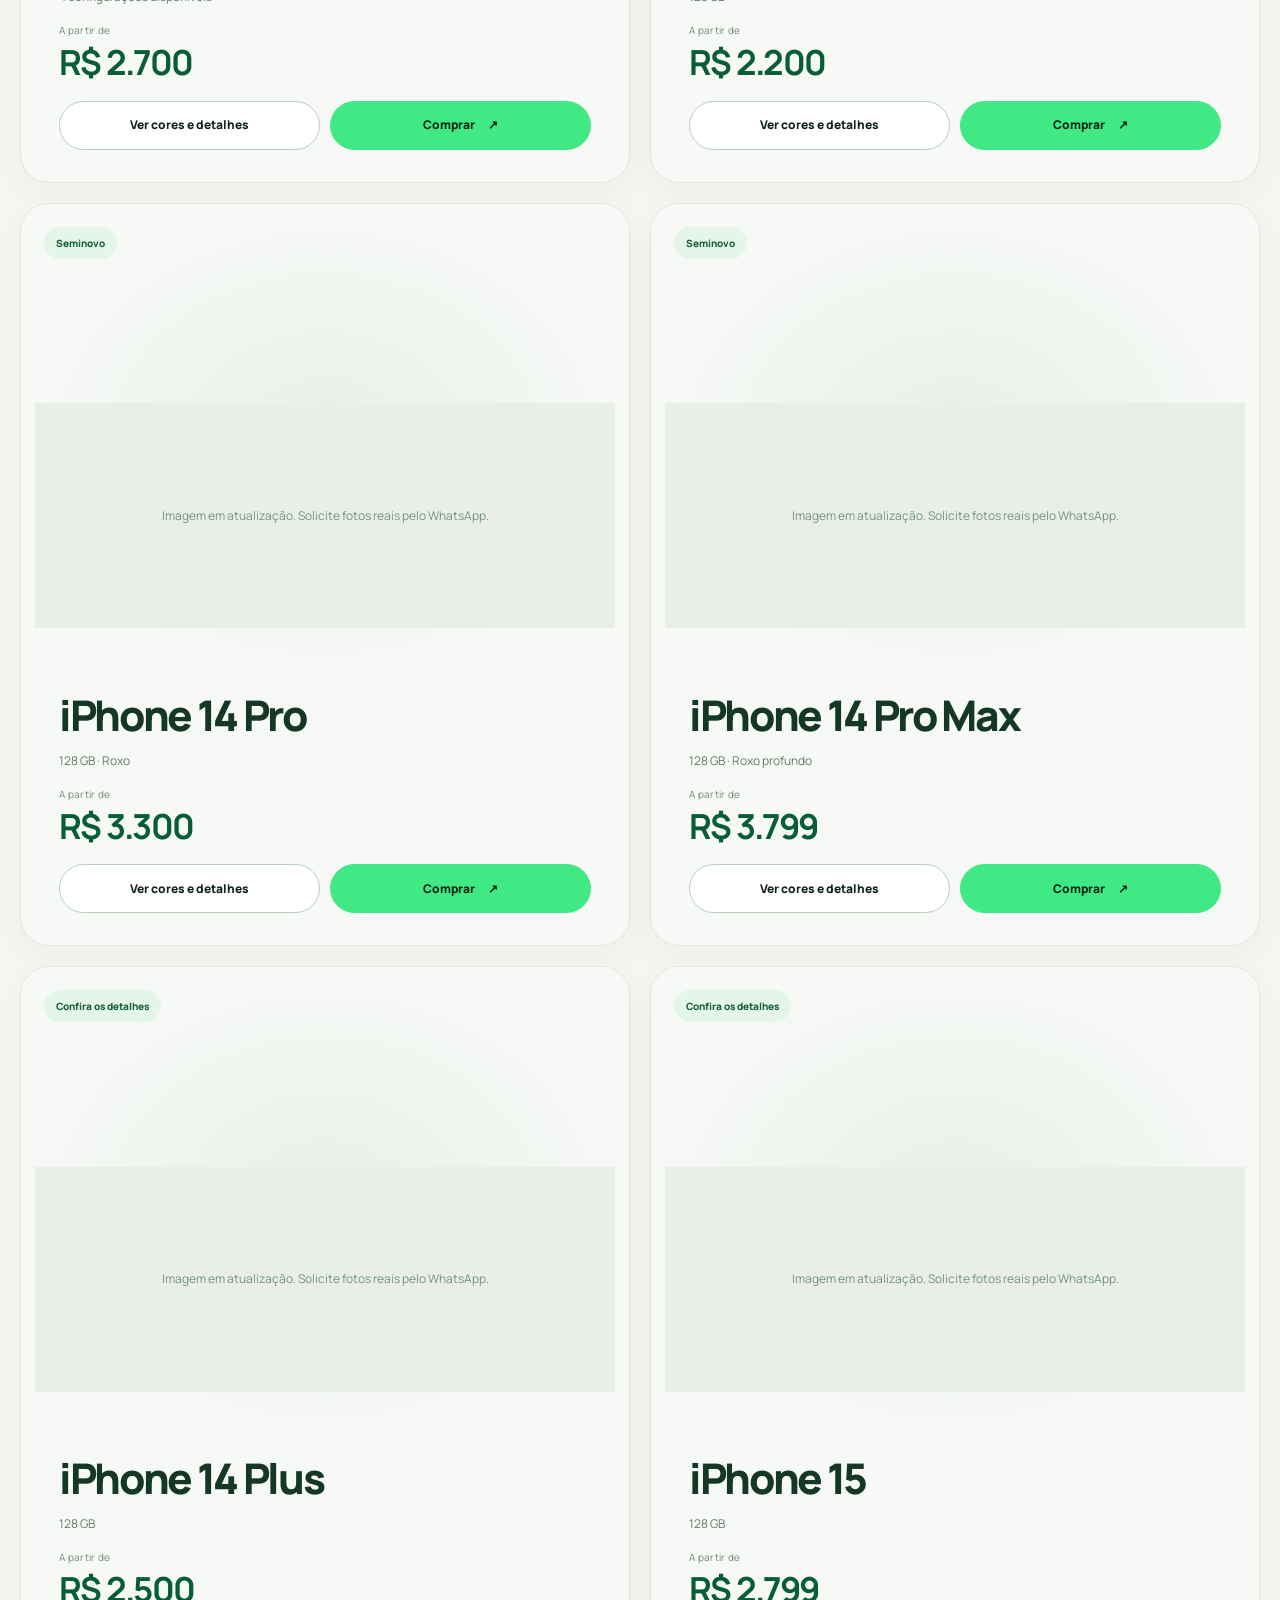
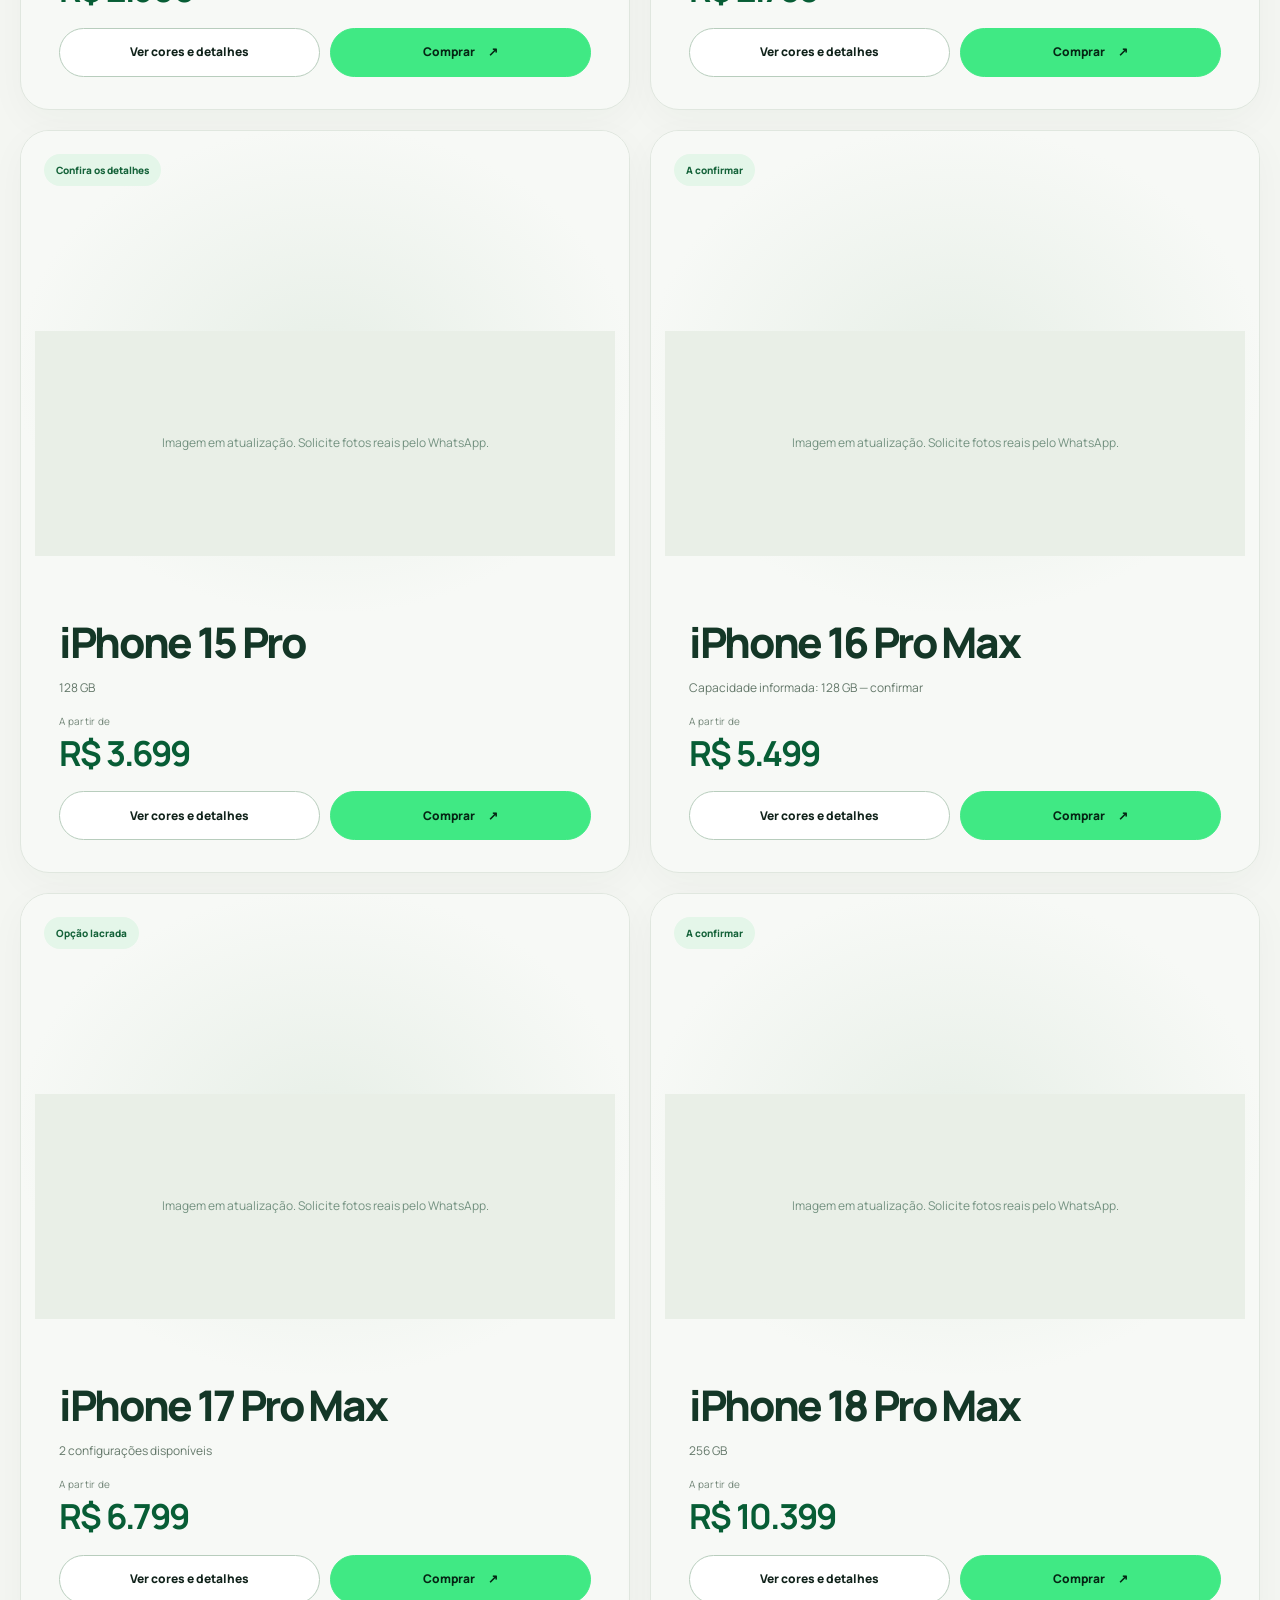
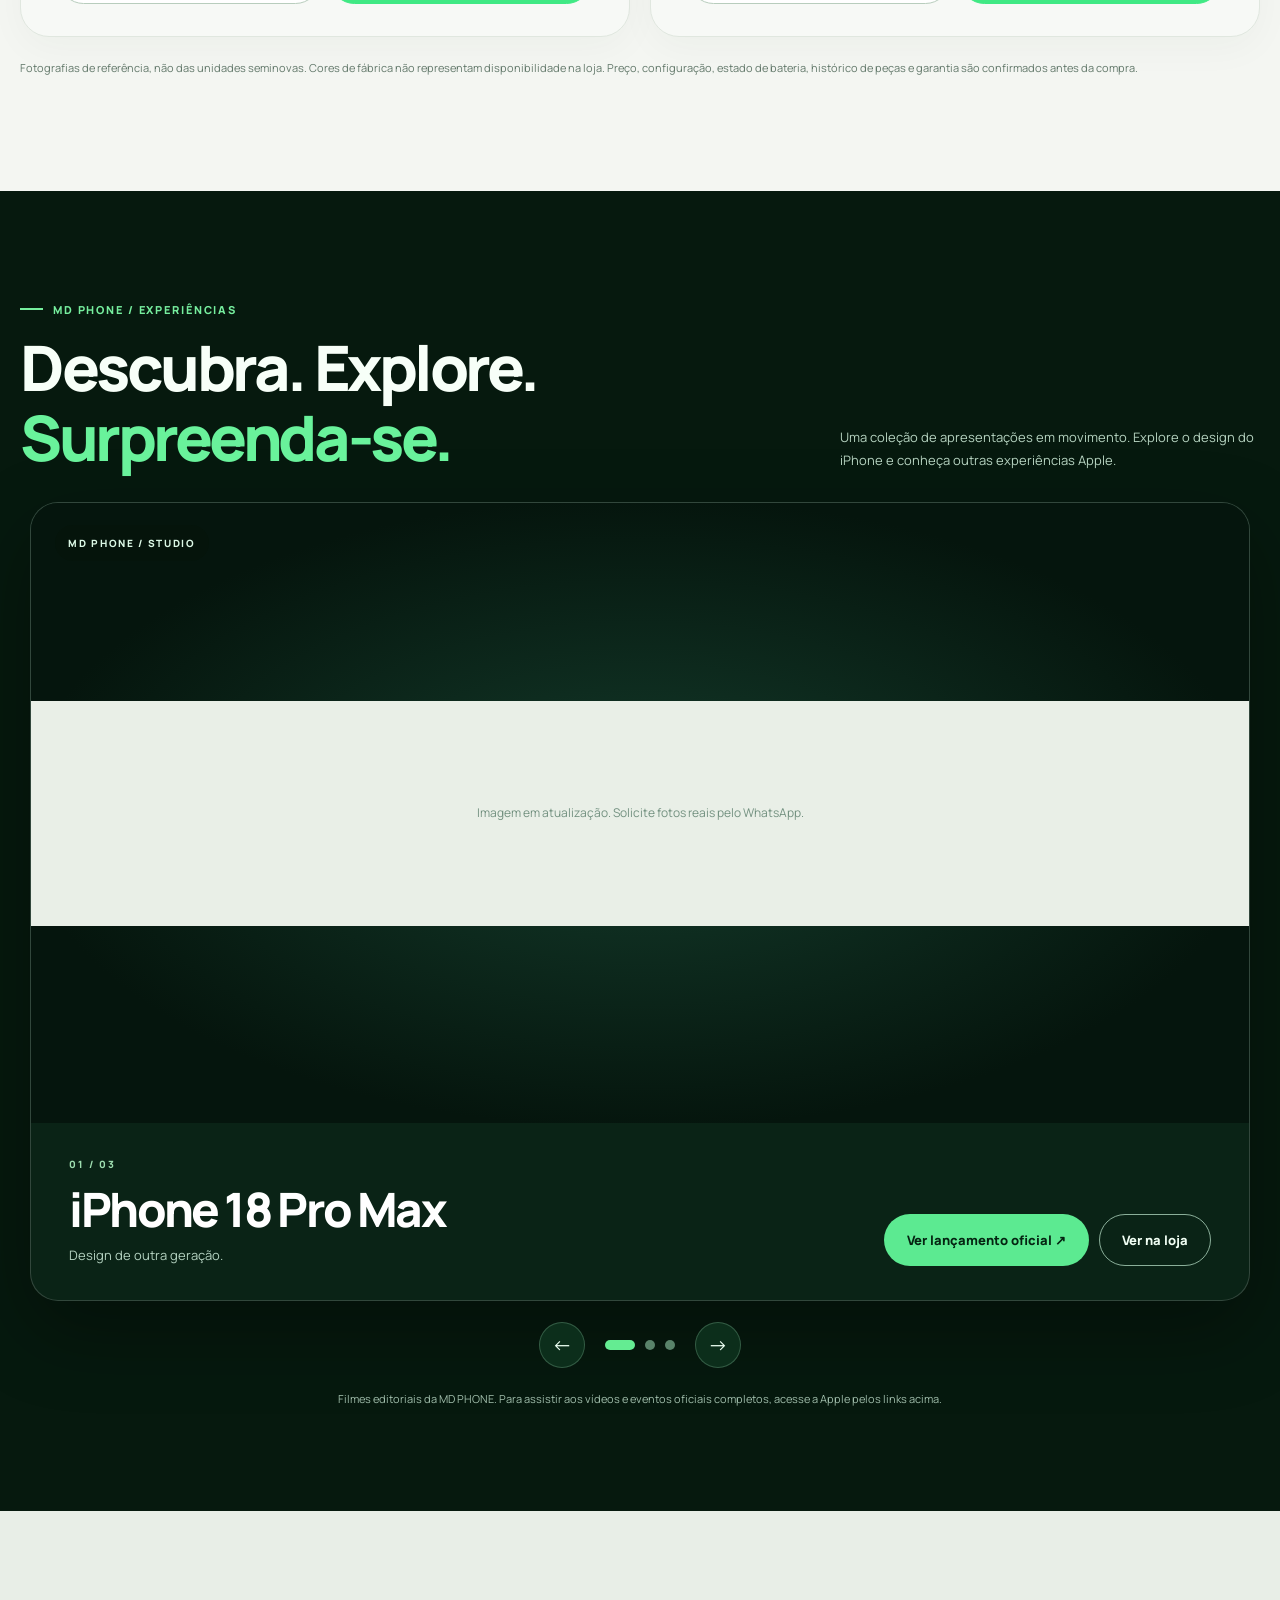
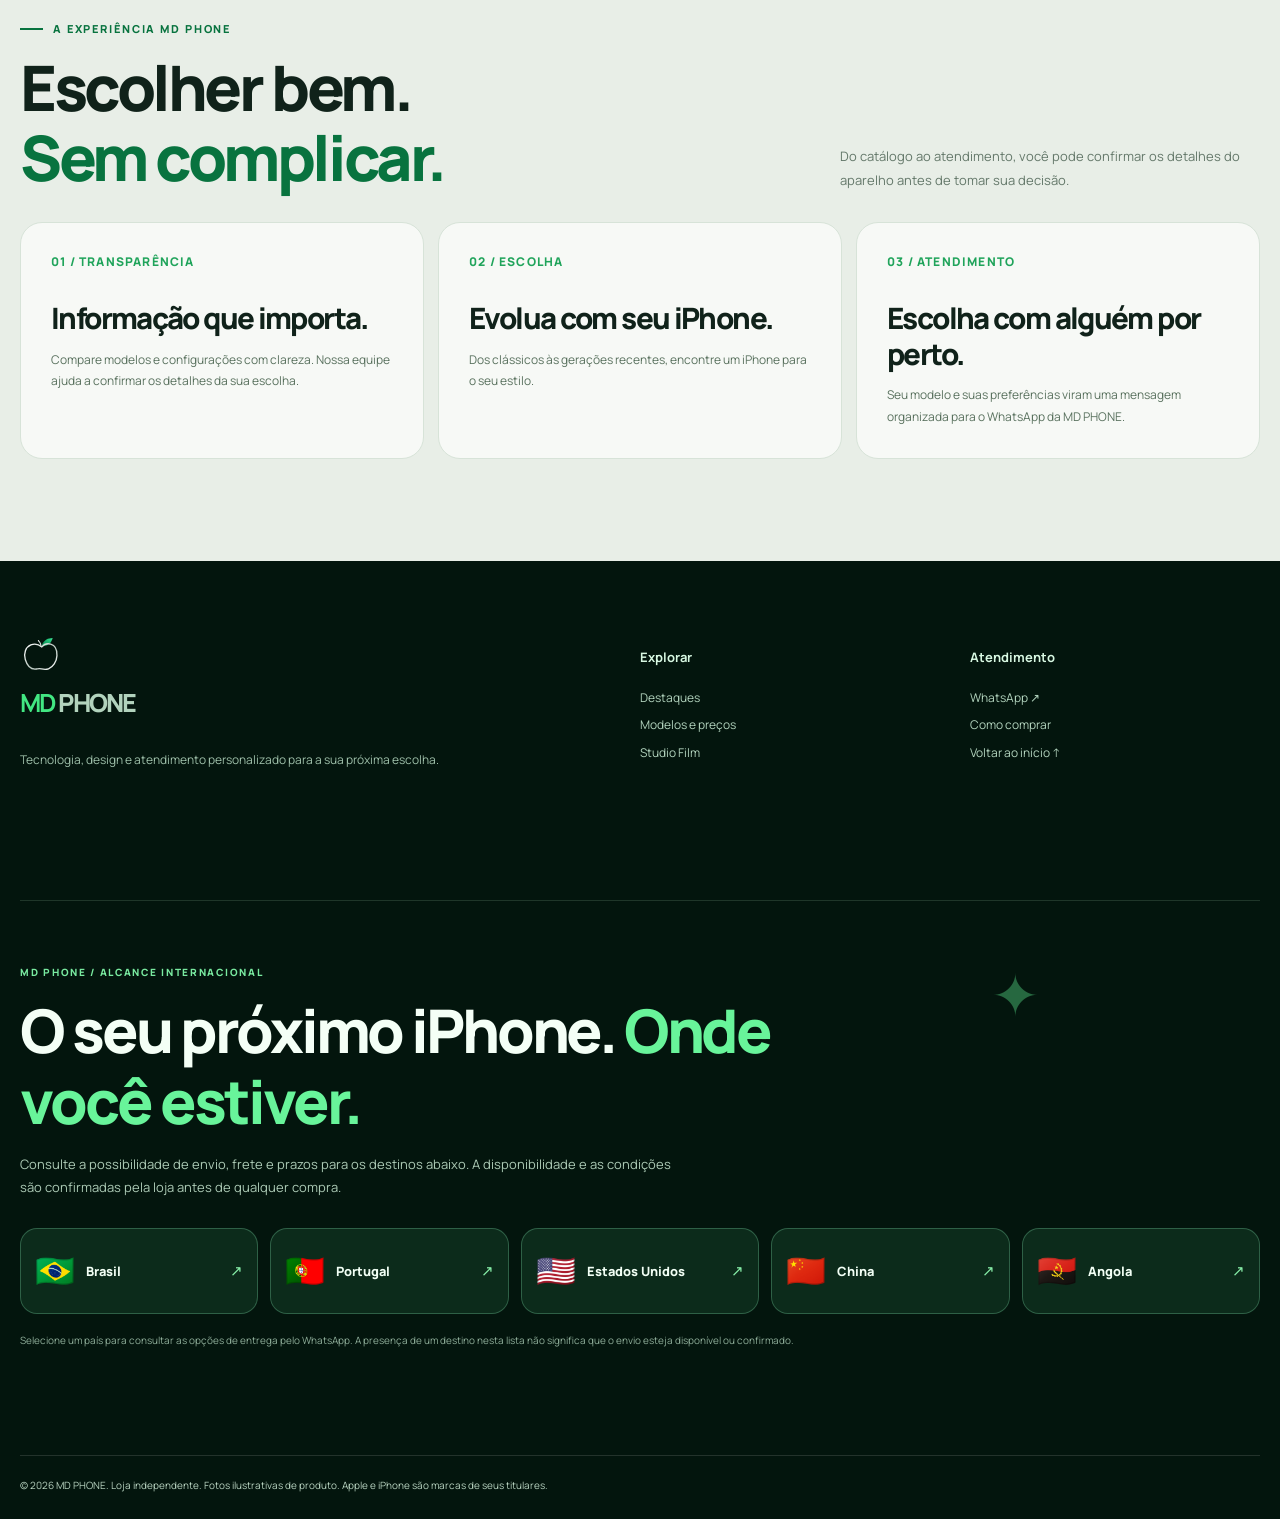
==== commit 12f4d20d: "MD PHONE: ativar vídeos individuais, corrigir cache e apresentar marca com linguagem premium" ====
--- a/index.html
+++ b/index.html
@@ -6,21 +6,22 @@
 <meta name="theme-color" content="#04170f">
 <meta name="color-scheme" content="light dark">
 <title>MD PHONE — iPhones selecionados, experiência premium</title>
-<meta name="description" content="Conheça os 14 iPhones anunciados pela MD PHONE, do XR ao 18 Pro Max. Fotos profissionais, valores informados pela loja, opções de armazenamento e atendimento personalizado.">
+<meta name="description" content="Explore iPhones do XR ao 18 Pro Max na MD PHONE. Design, tecnologia, cores, configurações e atendimento personalizado. Comprar com praticidade.">
 <meta property="og:type" content="website">
 <meta property="og:locale" content="pt_BR">
 <meta property="og:title" content="MD PHONE — Seu próximo iPhone. Em outro nível.">
-<meta property="og:description" content="Uma seleção de 14 modelos, imagens amplas e preços claros. Descubra sua próxima escolha.">
+<meta property="og:description" content="Descubra seu próximo iPhone. Fotos amplas, acabamentos, preços e um atendimento que acompanha você.">
 <meta property="og:image" content="https://marlondouglas.github.io/md-phone-premium/assets/md-phone-brand-mark.svg">
 <link rel="canonical" href="https://marlondouglas.github.io/md-phone-premium/">
 <link rel="icon" type="image/svg+xml" href="assets/md-phone-brand-mark.svg">
 <link rel="preconnect" href="https://fonts.googleapis.com">
 <link rel="preconnect" href="https://fonts.gstatic.com" crossorigin>
 <link href="https://fonts.googleapis.com/css2?family=Manrope:wght@400;500;600;700;800;900&display=swap" rel="stylesheet">
-<link rel="stylesheet" href="md-elevate.css?v=20261119-envios-v1">
-<script defer src="md-universe-data.js?v=20261119-envios-v1"></script>
-<script defer src="md-photo-manifest.js?v=20261119-envios-v1"></script>
-<script defer src="md-elevate.js?v=20261119-envios-v1"></script>
+<link rel="stylesheet" href="md-elevate.css?v=20261119-studio-v2">
+<script defer src="md-universe-data.js?v=20261119-studio-v2"></script>
+<script defer src="md-photo-manifest.js?v=20261119-studio-v2"></script>
+<script defer src="md-stories-manifest.js?v=20261119-studio-v2"></script>
+<script defer src="md-elevate.js?v=20261119-studio-v2"></script>
 </head>
 <body>
 <div id="app"><main style="min-height:100vh;display:grid;place-items:center;background:#f4f6f2;color:#0b2e1c;padding:28px;font:700 16px Manrope,system-ui">Preparando a MD PHONE...</main></div>
--- a/md-elevate.css
+++ b/md-elevate.css
@@ -315,3 +315,75 @@
   .shipping-arrow{font-size:12px}
   .footer .shipping-disclaimer{font-size:10px}
 }
+
+
+/* MD PHONE / revisão visual: compra direta, fotos amplas e apresentações editoriais */
+.product-card{background:#f7f9f6}
+.product-card .product-visual{padding:12px 14px 0;background:radial-gradient(ellipse at center,#e7efe7 0%,#f7f9f6 72%)}
+.product-card .product-visual img{height:100%;width:100%;object-fit:contain;object-position:center;mix-blend-mode:multiply}
+.product-card .product-copy{padding-top:7px}
+.product-copy h3{color:#143727;line-height:1.18}
+.product-copy .price-line{margin-bottom:19px}
+.product-actions{display:grid;grid-template-columns:1fr 1fr;gap:10px}
+.product-actions .button{width:100%;min-width:0;min-height:49px;padding:13px 13px;line-height:1.35;font-size:12px}
+.product-actions .button.ghost{background:#fff;border-color:#b8cdbd}
+.product-actions .button.primary{background:#40e984;border-color:#40e984}
+.dialog-product-visual{background:radial-gradient(ellipse at 50% 45%,var(--selected-finish,#d9eddb) 0%,#edf4ed 76%);transition:background .3s}
+.dialog-product-visual img{object-fit:contain;mix-blend-mode:multiply}
+.selection-info{min-height:28px;line-height:1.7}
+.studio-section{background:#06190e;color:#effef4}
+.studio-section .eyebrow{color:#76ee9e}
+.studio-section .chapter-head h2{color:#f7fff8}
+.studio-section .chapter-head h2 em{color:#69f29b}
+.studio-section .chapter-head p{color:#b6d3c0}
+.studio-shell{width:min(100%,1220px);margin-inline:auto}
+.studio-story{display:none;border:1px solid #ffffff2a;border-radius:28px;overflow:hidden;background:#0a2316;color:#eefbf2;box-shadow:0 30px 80px #0005}
+.studio-story.active{display:block}
+.studio-screen{height:min(72vw,620px);min-height:470px;position:relative;overflow:hidden;display:grid;place-items:center;isolation:isolate;background:radial-gradient(ellipse at center,#143b2b,#05150d 72%)}
+.studio-screen img,.studio-screen video{position:absolute;inset:0;width:100%;height:100%;display:block;object-fit:contain;object-position:center}
+.studio-screen img{z-index:1;filter:drop-shadow(0 25px 40px #0005)}
+.studio-screen video{z-index:2;object-fit:cover;opacity:0;transition:opacity .5s;background:transparent}
+.studio-screen video.playing{opacity:1}
+.studio-story.active .studio-screen video{opacity:1}
+.studio-mark{position:absolute;z-index:4;top:22px;left:24px;font-size:10px;color:#dcf9e6;font-weight:850;letter-spacing:.17em;background:#06150bc9;padding:11px 13px;border-radius:99px}
+.studio-story-info{display:flex;align-items:end;justify-content:space-between;gap:20px;padding:28px clamp(24px,3vw,46px) 34px}
+.studio-ordinal{font-size:10px;letter-spacing:.19em;font-weight:850;color:#9dddaf}
+.studio-story-info h3{font-size:clamp(29px,3.7vw,54px);line-height:1.15;color:#fff;margin:9px 0 8px}
+.studio-story-info p{font-size:13px;color:#b4d2c0;line-height:1.6;margin:0}
+.studio-story-links{display:flex;flex-wrap:wrap;gap:10px;justify-content:flex-end}
+.studio-story-links .button{white-space:normal}
+.studio-story-links .button.dark{background:#5cea91;color:#052412}
+.studio-story-links .button.ghost{border-color:#8baf9a;color:#f1fff4}
+.studio-controls{display:flex;align-items:center;justify-content:center;gap:20px;margin:21px auto 0}
+.studio-controls>button{border:1px solid #86be9b52;color:#ecfff2;background:#0c2e1b;width:46px;height:46px;display:grid;place-items:center;border-radius:50%;font-size:20px}
+.studio-controls>button:hover{background:#135335}
+.studio-dots{display:flex;align-items:center;gap:10px}
+.studio-dots button{width:10px;height:10px;border:0;border-radius:99px;background:#59836a;padding:0;transition:background .2s,width .2s}
+.studio-dots button.active{width:30px;background:#64ec92}
+.studio-legal{max-width:920px;margin:22px auto 0;text-align:center;color:#a0bdab;font-size:11px;line-height:1.7}
+@media(max-width:820px){
+ .studio-screen{min-height:430px;height:510px}
+ .studio-story-info{align-items:start;flex-direction:column}
+ .studio-story-links{justify-content:flex-start}
+}
+@media(max-width:620px){
+ .product-card .product-visual{height:clamp(350px,102vw,500px);padding:8px 7px}
+ .product-card .product-copy{padding:12px 19px 24px}
+ .product-copy h3{font-size:clamp(32px,8vw,45px)}
+ .product-actions{gap:9px}
+ .product-actions .button{padding:12px 9px;font-size:11px;min-height:46px}
+ .studio-section{padding-block:62px}
+ .studio-shell{width:100%}
+ .studio-story{border-radius:19px}
+ .studio-screen{min-height:0;height:clamp(375px,107vw,520px)}
+ .studio-screen video{object-fit:cover}
+ .studio-story-info{padding:20px 19px 24px;gap:17px}
+ .studio-story-info h3{font-size:clamp(31px,8vw,43px);line-height:1.17}
+ .studio-story-info p{font-size:12px}
+ .studio-story-links{width:100%;display:grid;grid-template-columns:1fr}
+ .studio-story-links .button{width:100%;min-height:45px}
+ .studio-mark{top:12px;left:12px;font-size:8px;padding:8px 10px}
+ .studio-controls{margin:16px auto 0}
+ .studio-controls>button{width:43px;height:43px}
+ .studio-legal{font-size:10px;text-align:left;margin-top:15px}
+}
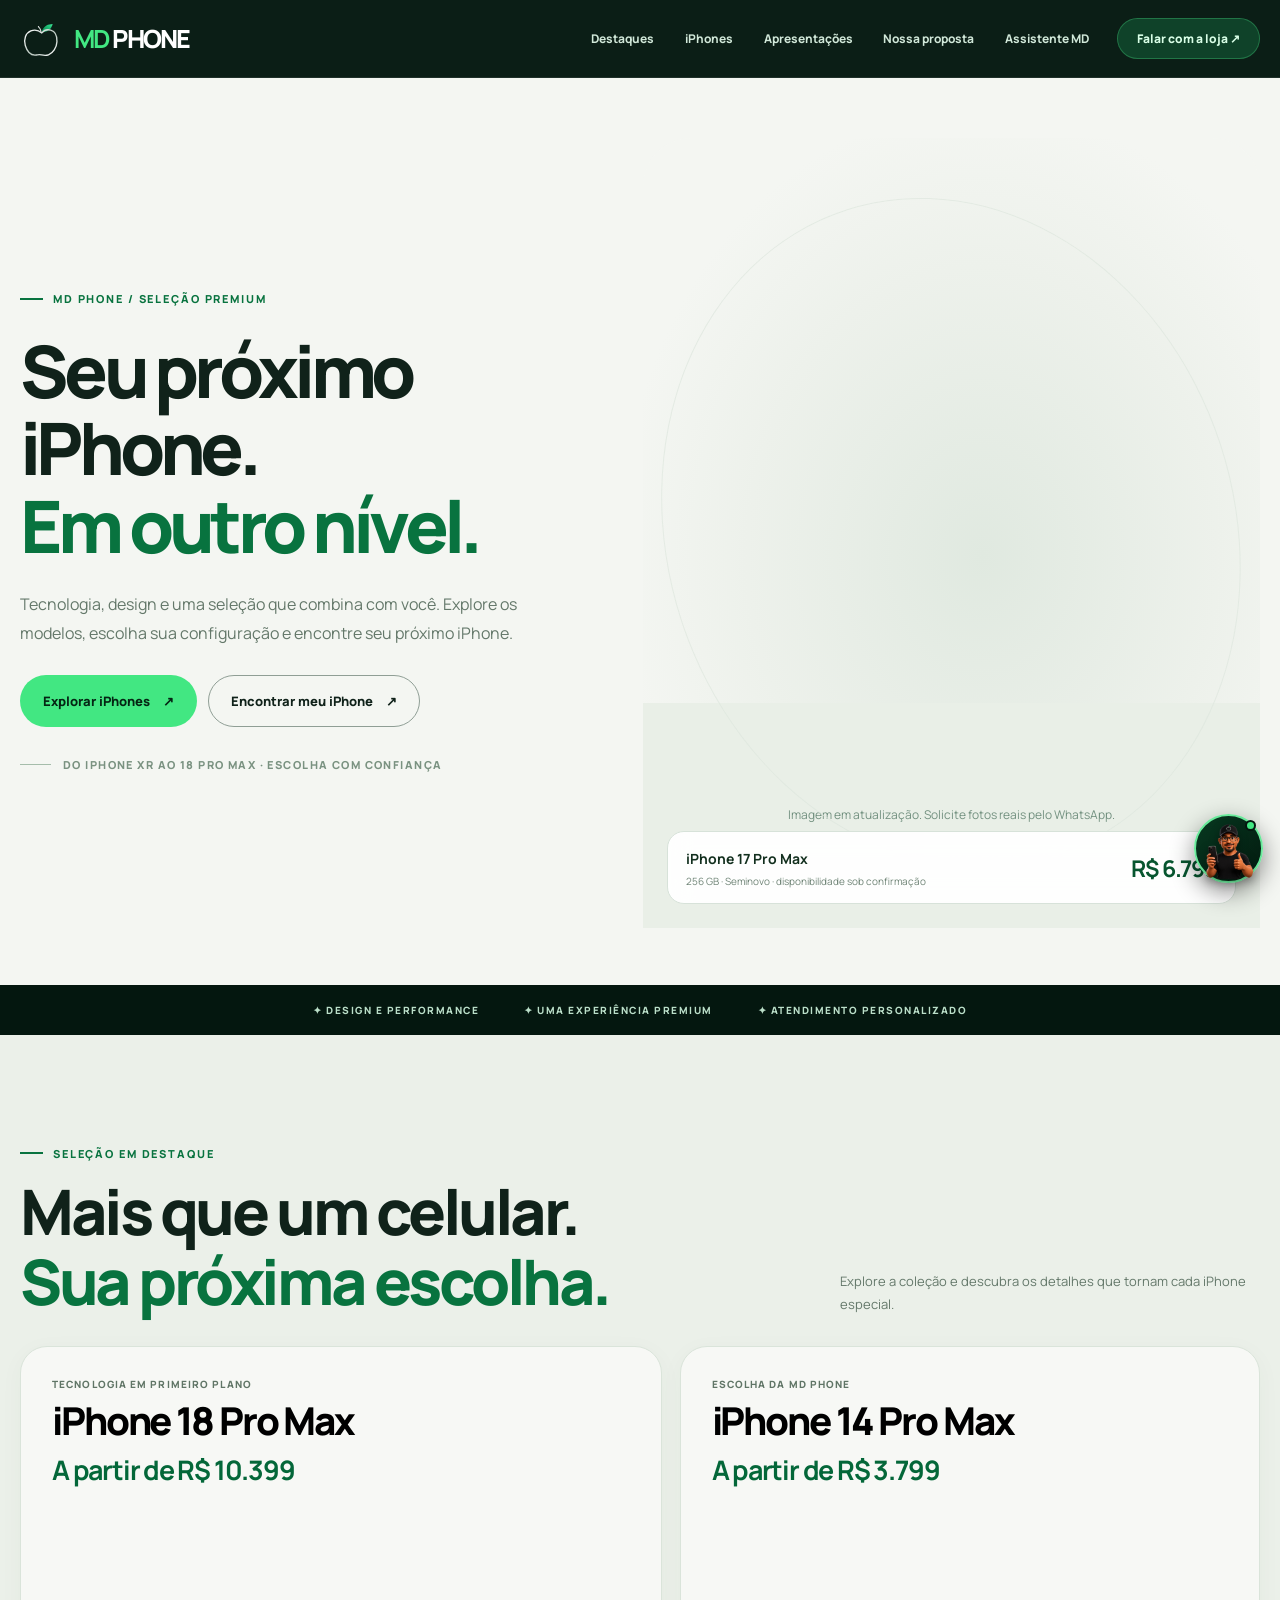
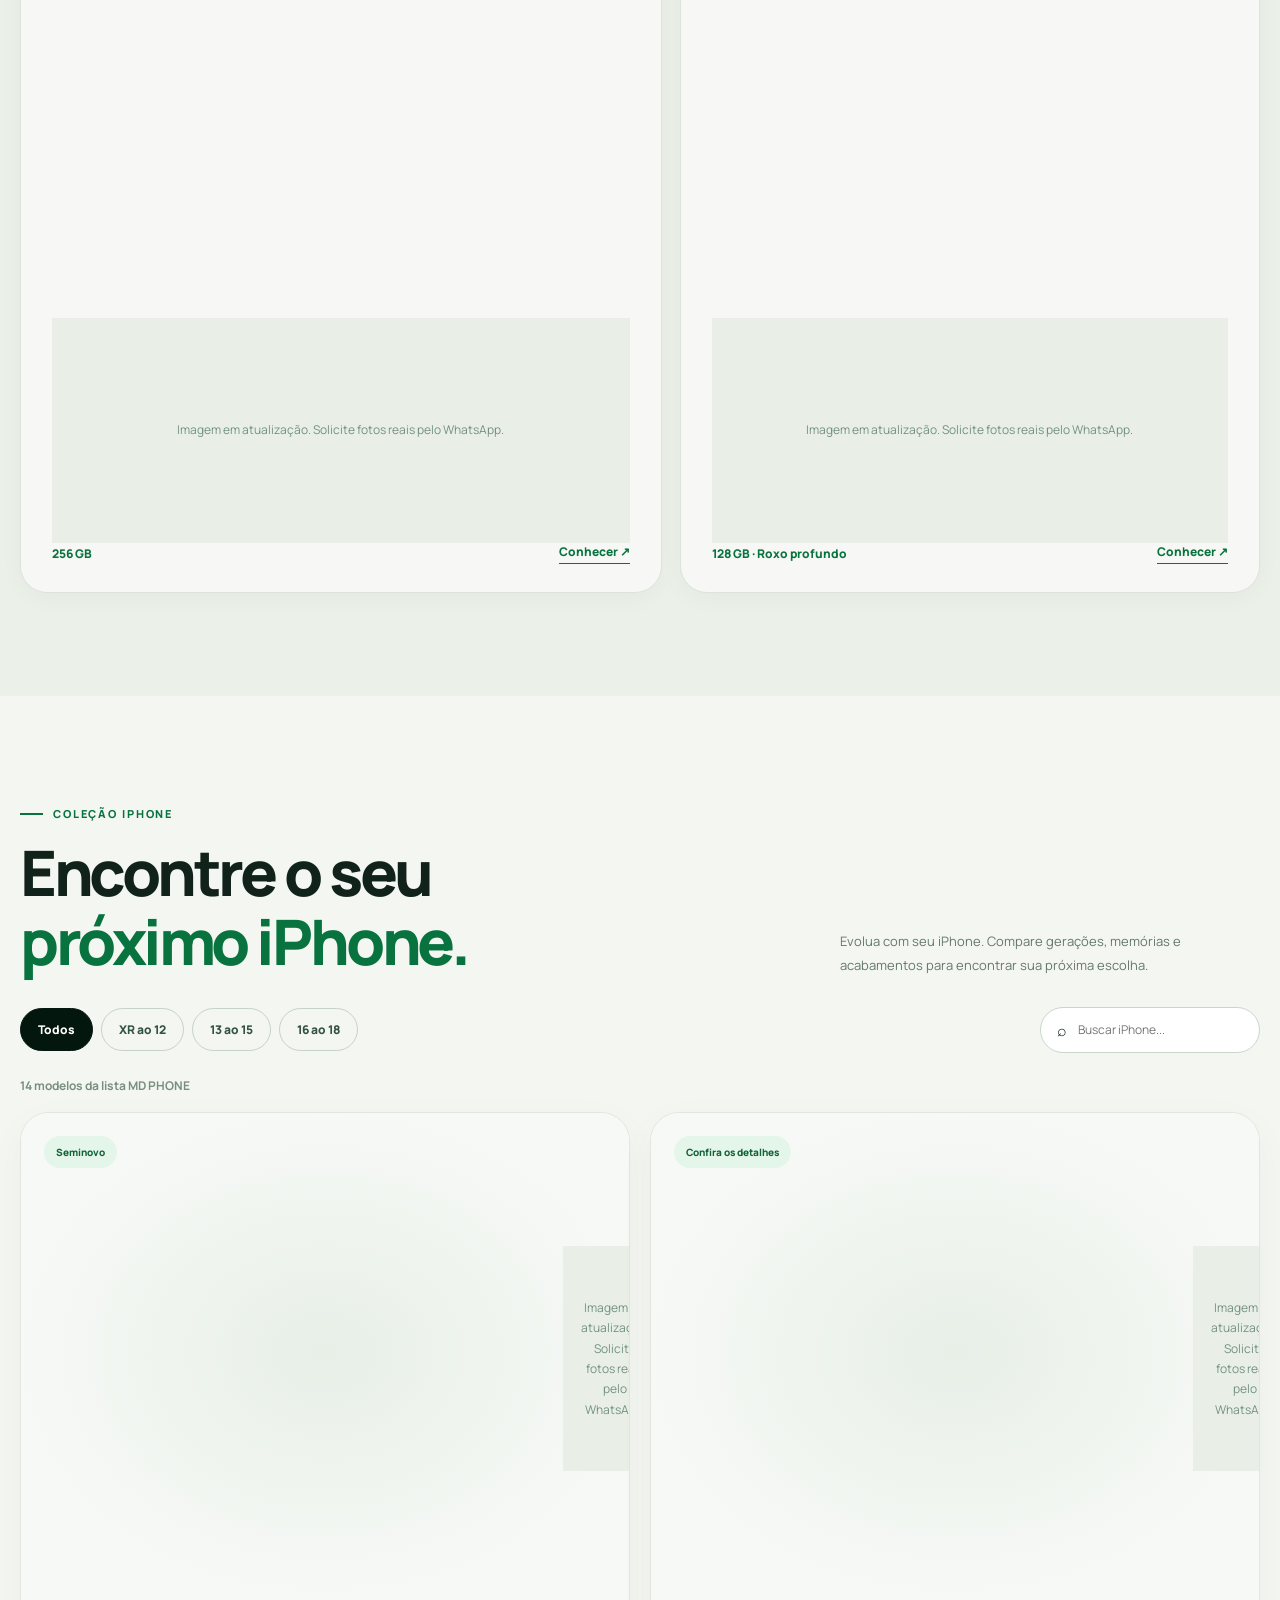
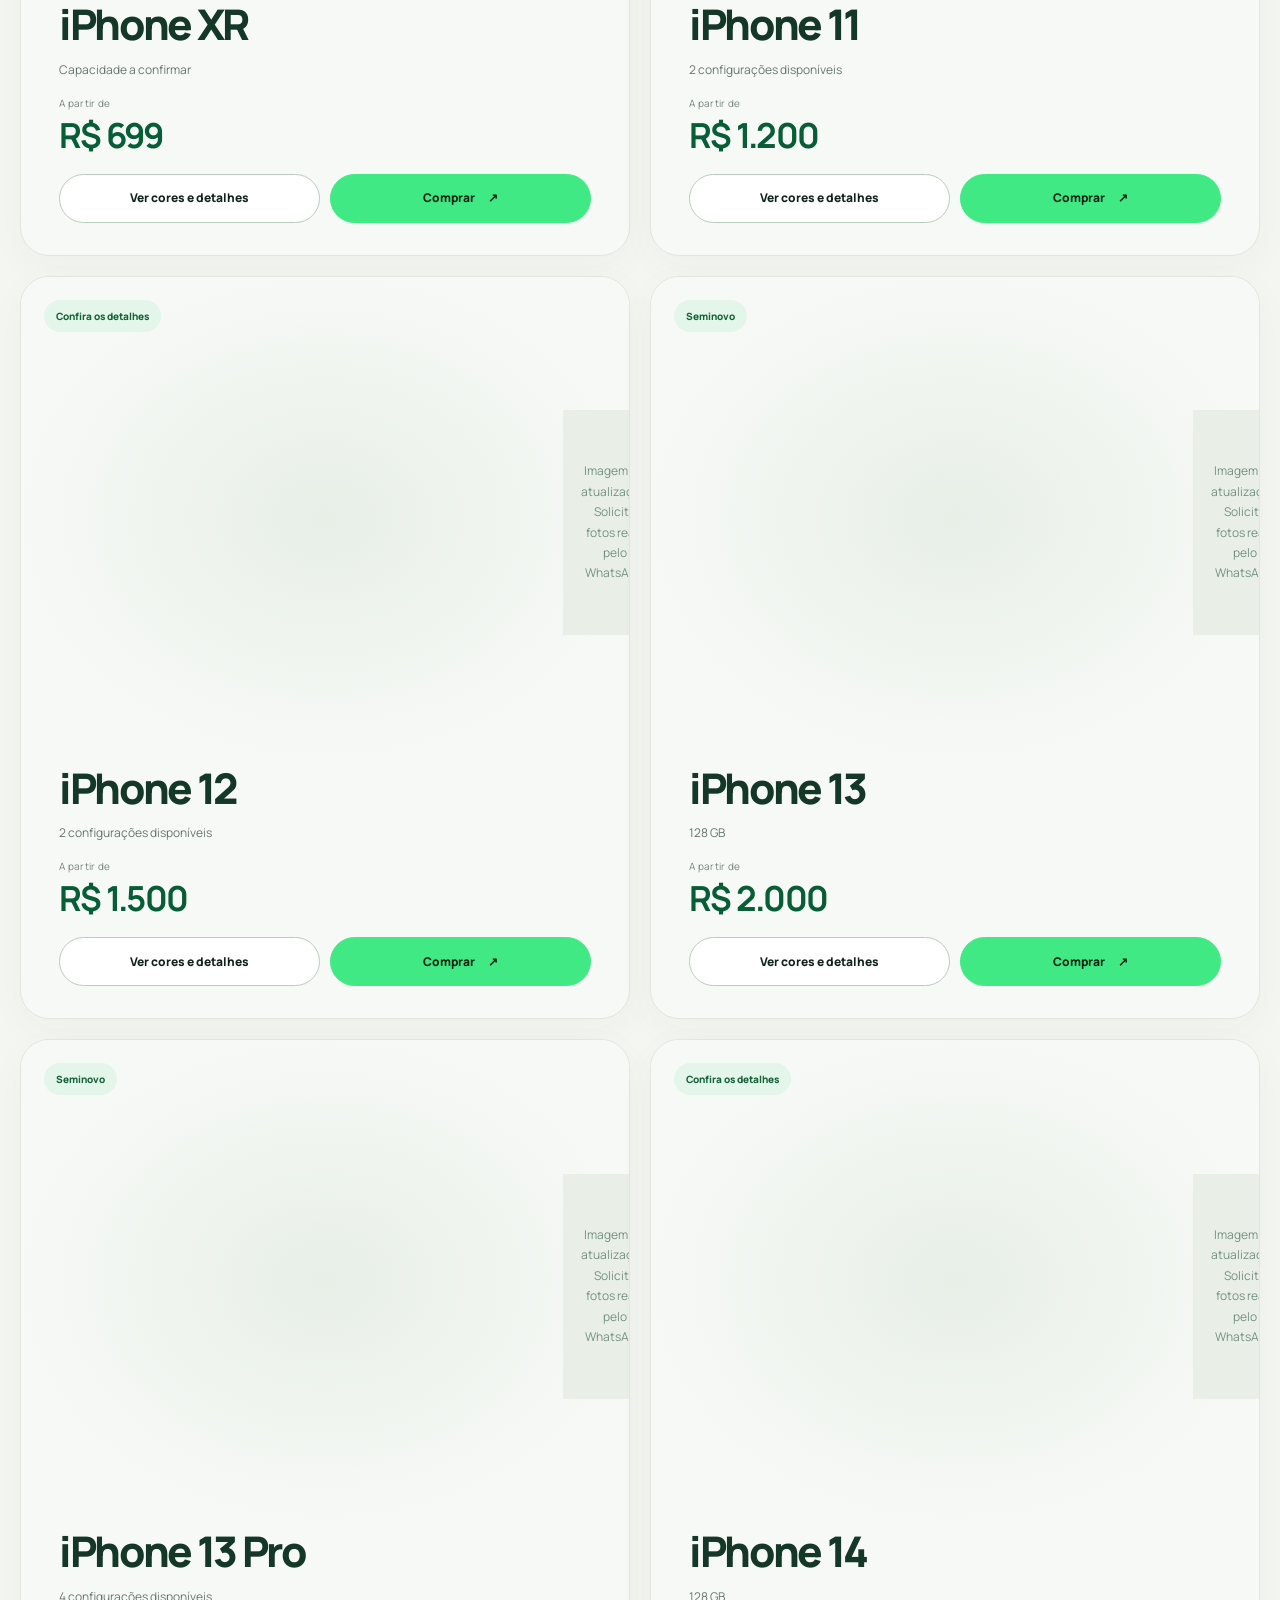
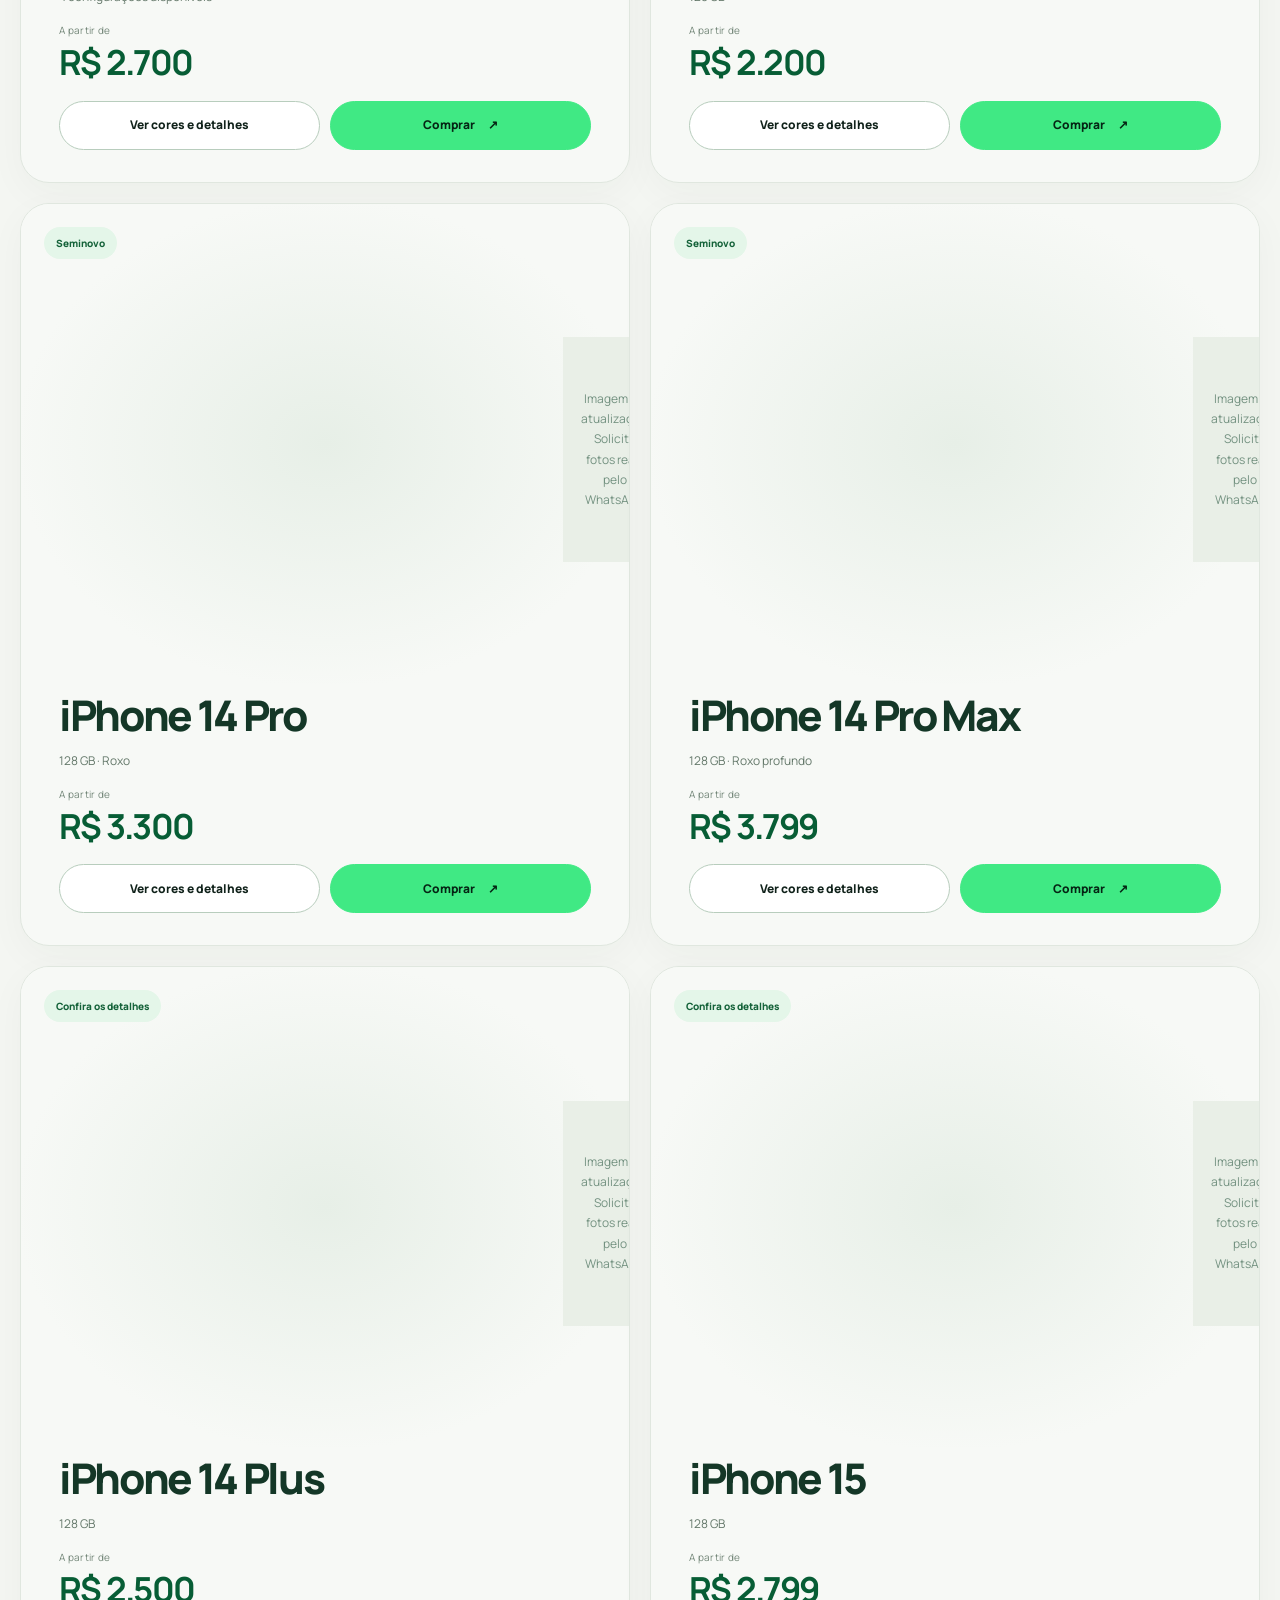
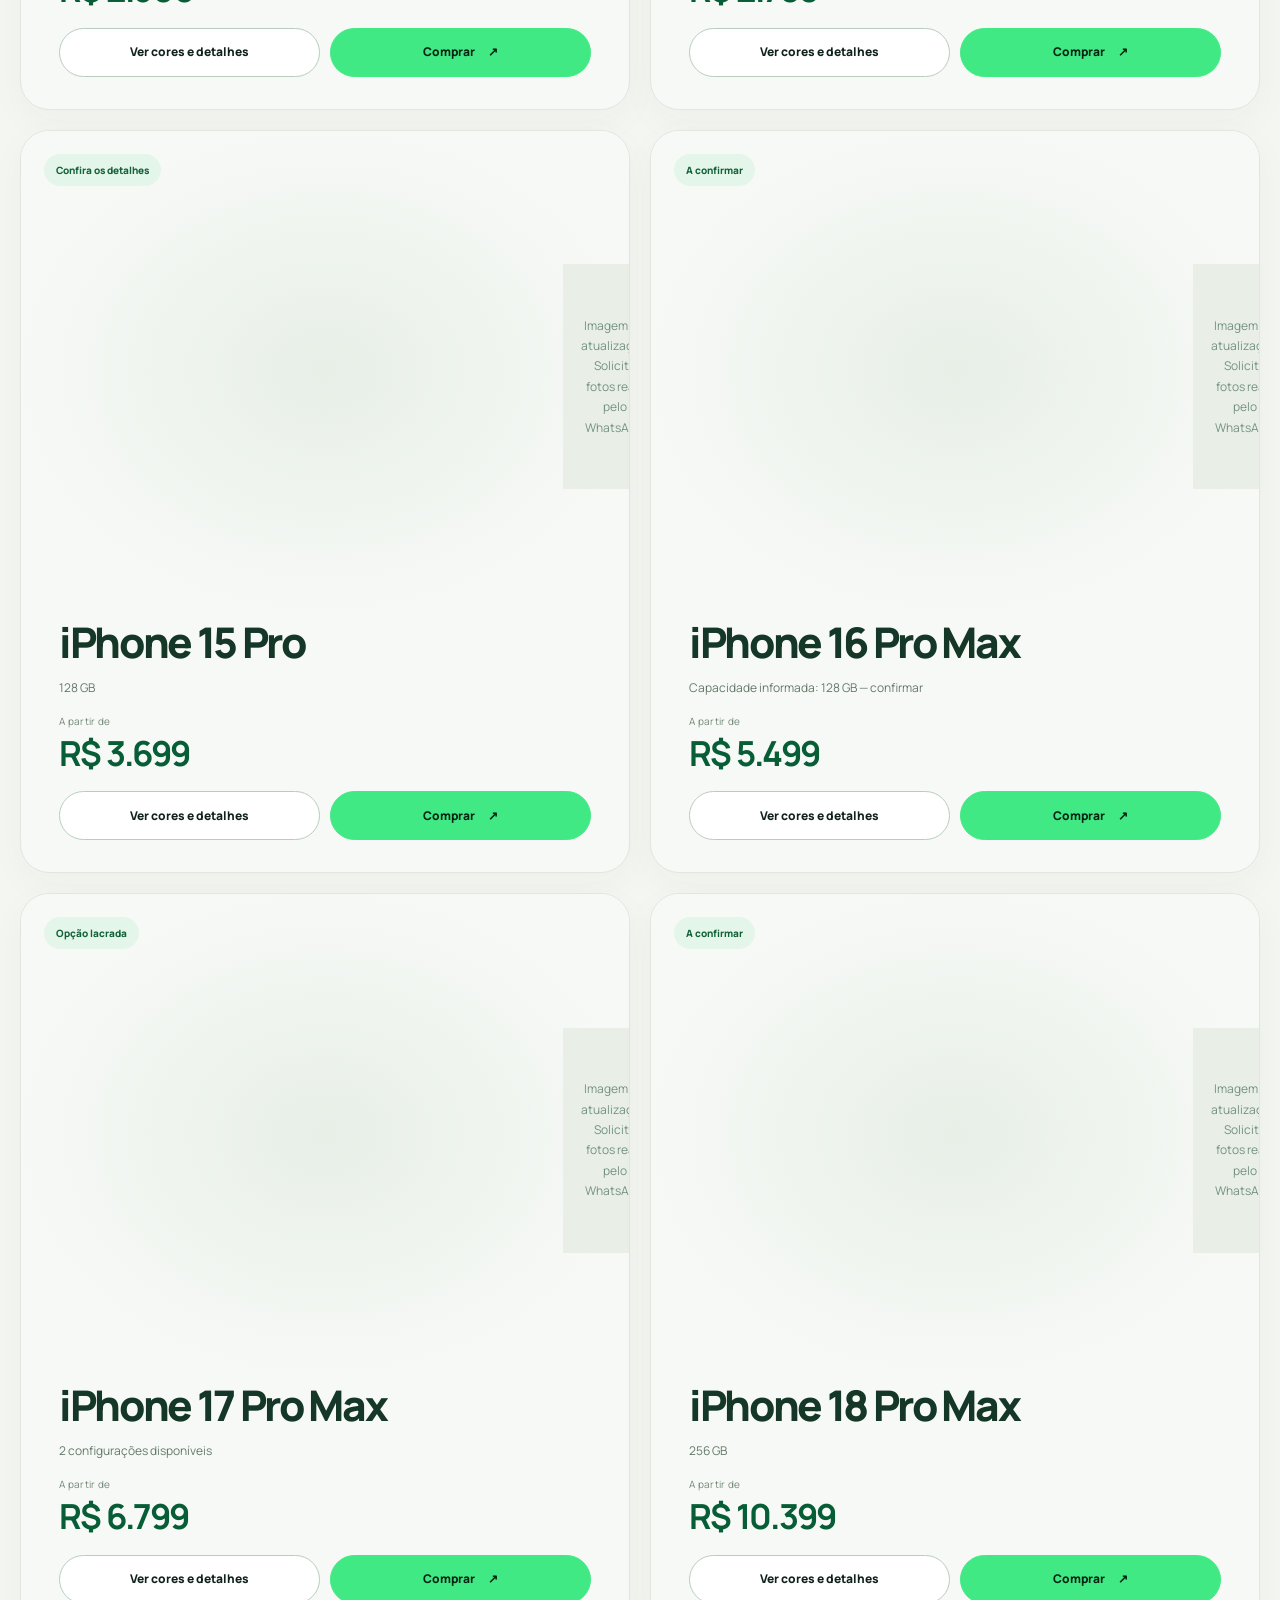
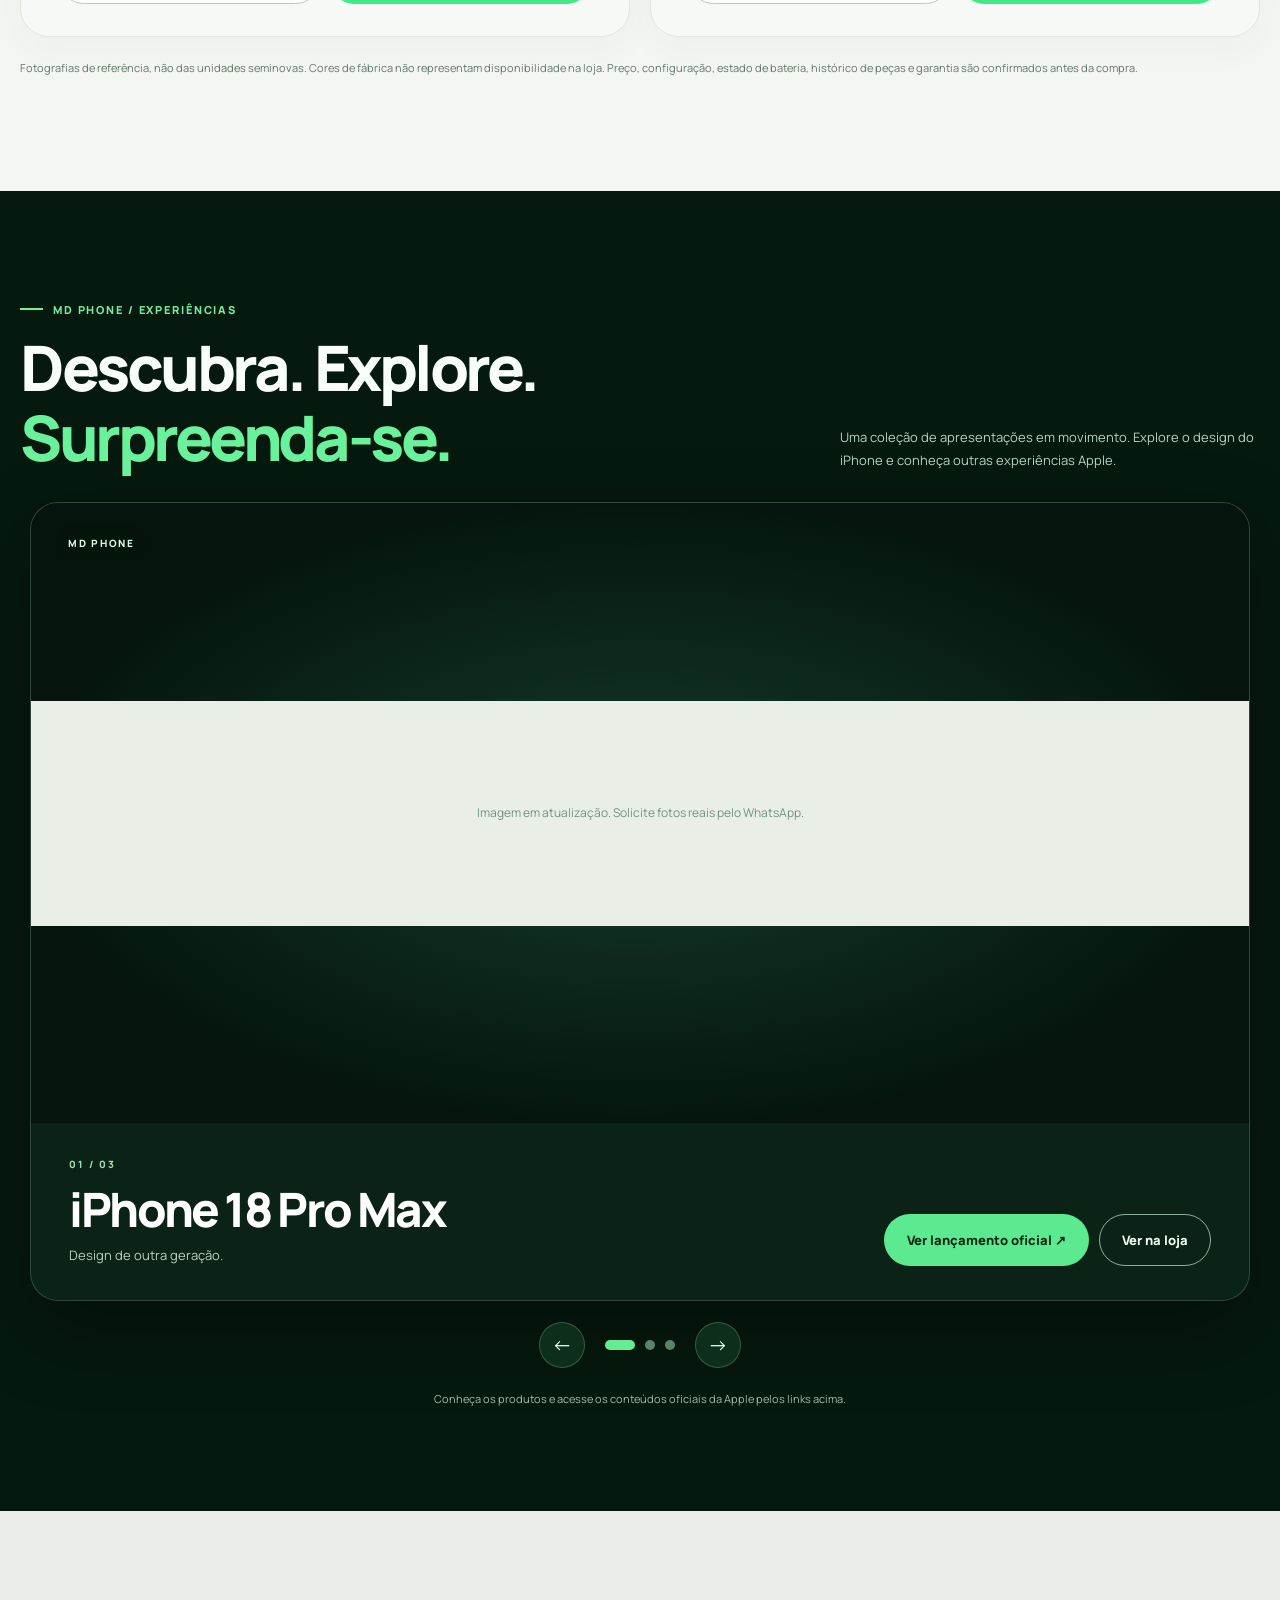
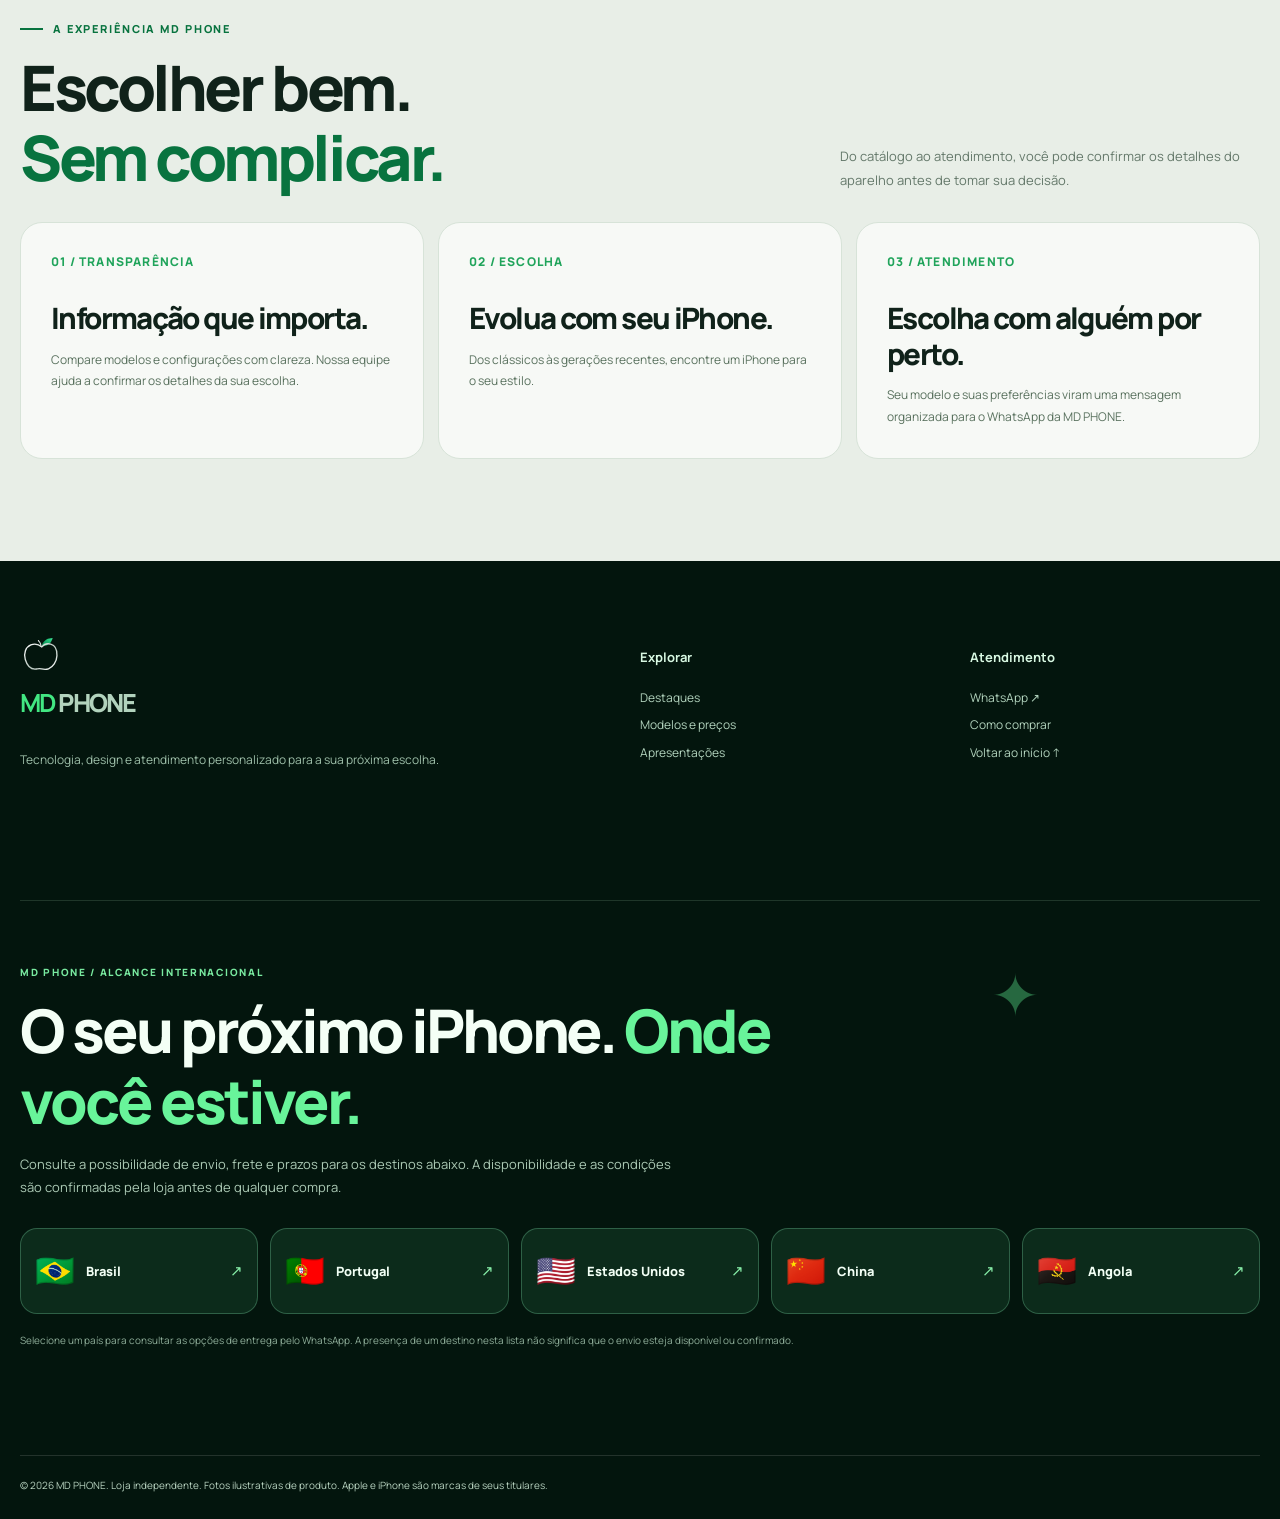
==== commit 54358a86: "MD PHONE: atualizar cache Safari para revisão mobile premium" ====
--- a/index.html
+++ b/index.html
@@ -17,11 +17,11 @@
 <link rel="preconnect" href="https://fonts.googleapis.com">
 <link rel="preconnect" href="https://fonts.gstatic.com" crossorigin>
 <link href="https://fonts.googleapis.com/css2?family=Manrope:wght@400;500;600;700;800;900&display=swap" rel="stylesheet">
-<link rel="stylesheet" href="md-elevate.css?v=20261119-studio-v2">
-<script defer src="md-universe-data.js?v=20261119-studio-v2"></script>
-<script defer src="md-photo-manifest.js?v=20261119-studio-v2"></script>
-<script defer src="md-stories-manifest.js?v=20261119-studio-v2"></script>
-<script defer src="md-elevate.js?v=20261119-studio-v2"></script>
+<link rel="stylesheet" href="md-elevate.css?v=20261119-mobile-premium-v1">
+<script defer src="md-universe-data.js?v=20261119-mobile-premium-v1"></script>
+<script defer src="md-photo-manifest.js?v=20261119-mobile-premium-v1"></script>
+<script defer src="md-stories-manifest.js?v=20261119-mobile-premium-v1"></script>
+<script defer src="md-elevate.js?v=20261119-mobile-premium-v1"></script>
 </head>
 <body>
 <div id="app"><main style="min-height:100vh;display:grid;place-items:center;background:#f4f6f2;color:#0b2e1c;padding:28px;font:700 16px Manrope,system-ui">Preparando a MD PHONE...</main></div>
--- a/md-elevate.css
+++ b/md-elevate.css
@@ -93,8 +93,8 @@
 .product-grid{display:grid;grid-template-columns:repeat(2,minmax(0,1fr));gap:20px}
 .product-card{position:relative;display:flex;flex-direction:column;border:1px solid #e0e7df;border-radius:29px;overflow:hidden;background:#f8f9f6;min-width:0;box-shadow:0 11px 38px #173d1809;transition:box-shadow .28s,transform .28s;text-align:left}
 .product-card:hover{transform:translateY(-4px);box-shadow:0 23px 42px #173d1817}
-.product-card .product-visual{display:grid;place-items:center;position:relative;min-height:480px;height:480px;overflow:hidden;padding:12px 24px 0;background:#f8f9f6}
-.product-card .product-visual img{height:100%;width:100%;object-fit:contain;object-position:center;mix-blend-mode:multiply;filter:drop-shadow(0 20px 21px #173d181a);transition:transform .45s}
+.product-card .product-visual{display:flex;align-items:center;justify-content:center;position:relative;min-height:480px;height:480px;overflow:hidden;padding:20px 22px 24px;background:#f8f9f6}
+.product-card .product-visual img{display:block;flex:none;min-width:0;min-height:0;max-width:100%;max-height:100%;height:100%;width:100%;object-fit:contain;object-position:center;mix-blend-mode:multiply;filter:drop-shadow(0 14px 20px #173d1813);transition:transform .45s}
 .product-card:hover .product-visual img{transform:scale(1.025)}
 .product-tag{position:absolute;top:23px;left:23px;z-index:2;background:#e4f6e9;color:#146239;font-size:10px;font-weight:850;border-radius:99px;padding:9px 12px}
 .product-copy{padding:14px clamp(22px,3vw,38px) 32px}
@@ -218,9 +218,9 @@
  .button-row{gap:10px}
  .hero .button-row .button{flex:1;min-width:145px;font-size:12px;min-height:47px;padding:13px 14px}
  .hero-submeta{margin-top:21px;font-size:9px}
- .hero-visual{min-height:400px;border-radius:20px;margin-top:19px}
+ .hero-visual{min-height:460px;border-radius:20px;margin-top:19px}
  .hero-visual::before{inset:9% 2%}
- .hero-visual img{height:430px;max-height:none;width:100%;object-fit:contain}
+ .hero-visual img{height:420px;max-height:100%;width:100%;object-fit:contain}
  .hero-flag{bottom:10px;left:10px;right:10px;padding:11px 12px;border-radius:12px}
  .hero-flag strong{font-size:12px}
  .hero-flag b{font-size:17px}
@@ -244,7 +244,7 @@
  .catalog-counter{font-size:11px}
  .product-grid{grid-template-columns:1fr;gap:16px}
  .product-card{border-radius:22px}
- .product-card .product-visual{height:clamp(360px,103vw,490px);min-height:0;padding:8px 17px 0}
+ .product-card .product-visual{height:clamp(395px,109vw,530px);min-height:0;padding:19px 13px 23px}
  .product-card .product-visual img{height:100%;width:100%}
  .product-tag{top:17px;left:17px;font-size:9px;padding:8px 11px}
  .product-copy{padding:10px 20px 25px}
@@ -262,8 +262,8 @@
  .promise{padding:23px}
  .promise-number{margin-bottom:21px}
  .footer{padding-top:59px}.footer-inner{grid-template-columns:1fr;gap:16px}.footer-bottom{margin-top:33px}
- .assistant-launcher{right:10px;bottom:max(10px,env(safe-area-inset-bottom));width:58px;height:58px;border-width:1px}
- .assistant-launcher img{height:50px;width:50px}
+ .assistant-launcher{right:7px;bottom:max(12px,env(safe-area-inset-bottom));width:43px;height:43px;border-width:1px}
+ .assistant-launcher img{height:40px;width:40px}
  .dialog{width:100%;height:min(92dvh,1000px);max-height:92dvh;border-radius:20px 20px 0 0;margin:auto 0 0;max-width:none}
  .dialog-top{padding:19px 19px 16px}
  .dialog-content{padding:18px 19px 25px}
@@ -367,7 +367,7 @@
  .studio-story-links{justify-content:flex-start}
 }
 @media(max-width:620px){
- .product-card .product-visual{height:clamp(350px,102vw,500px);padding:8px 7px}
+ .product-card .product-visual{height:clamp(395px,109vw,530px);padding:19px 13px 23px}
  .product-card .product-copy{padding:12px 19px 24px}
  .product-copy h3{font-size:clamp(32px,8vw,45px)}
  .product-actions{gap:9px}
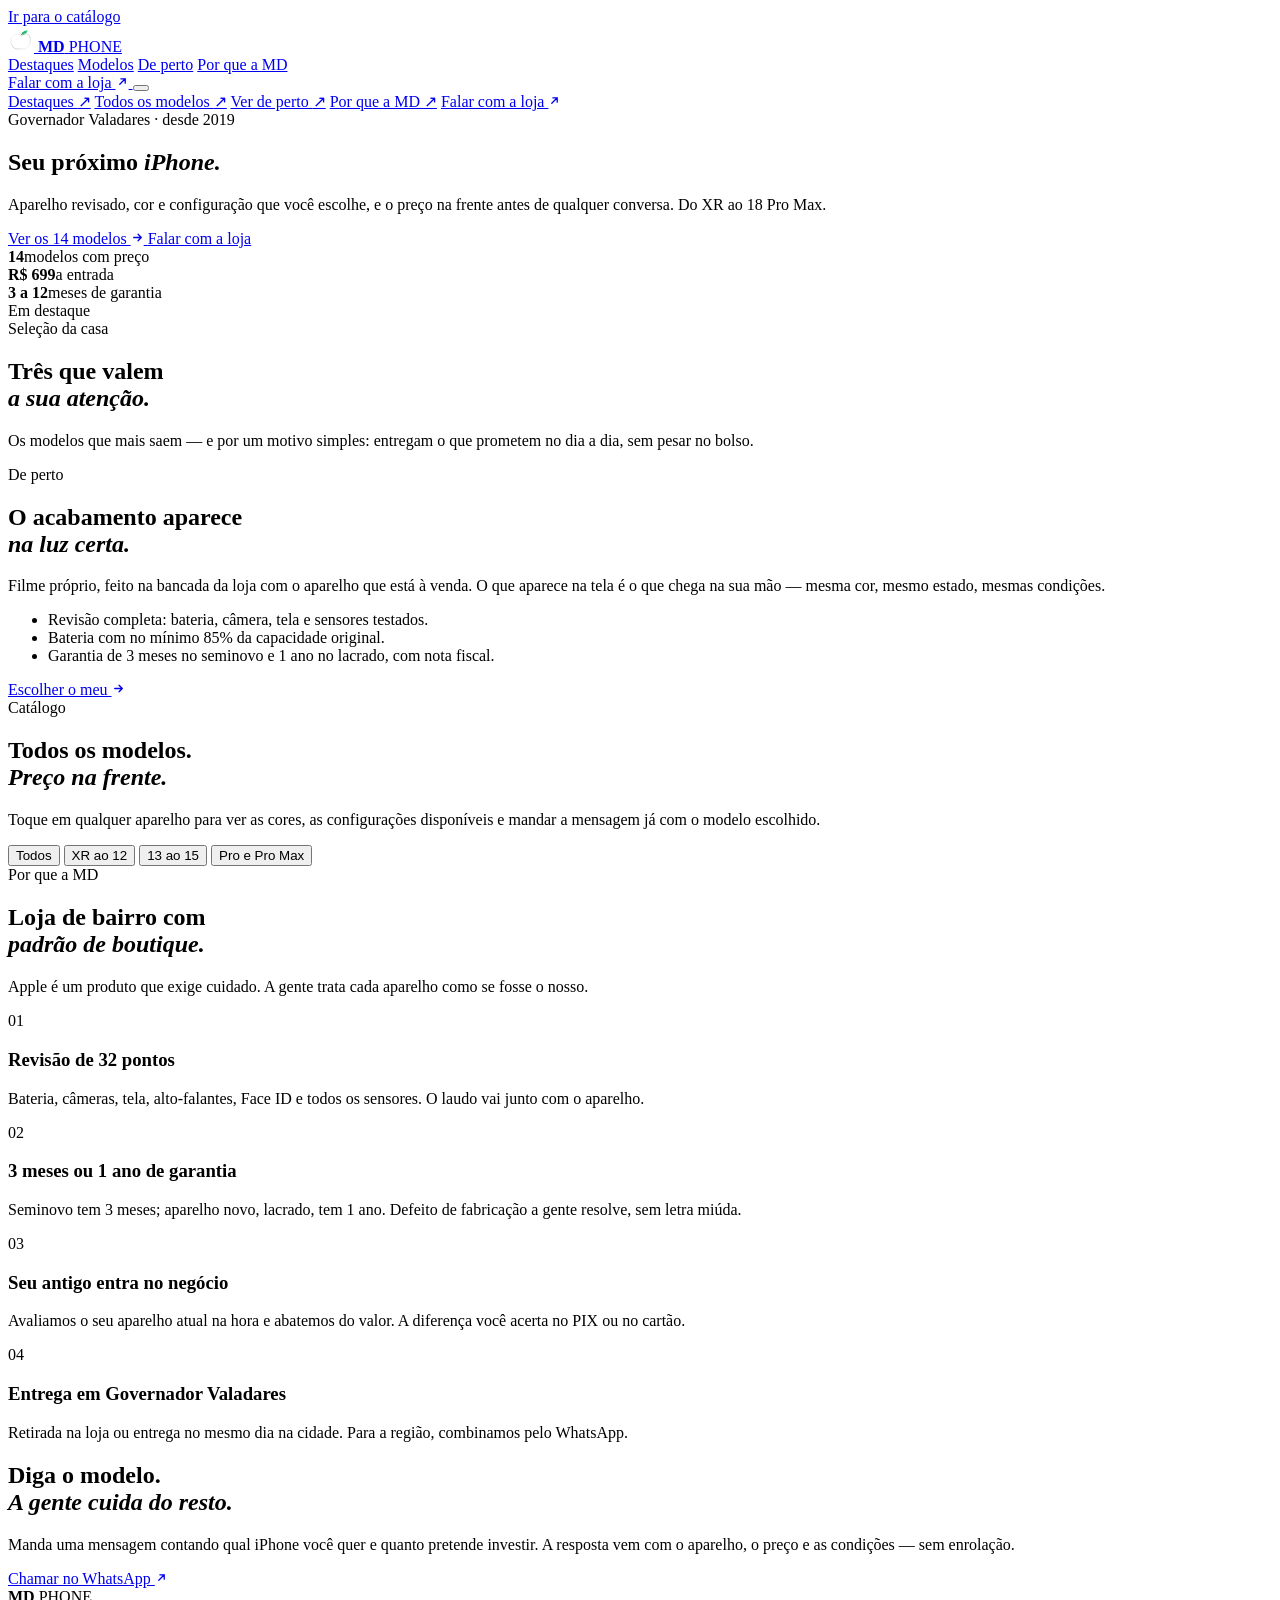
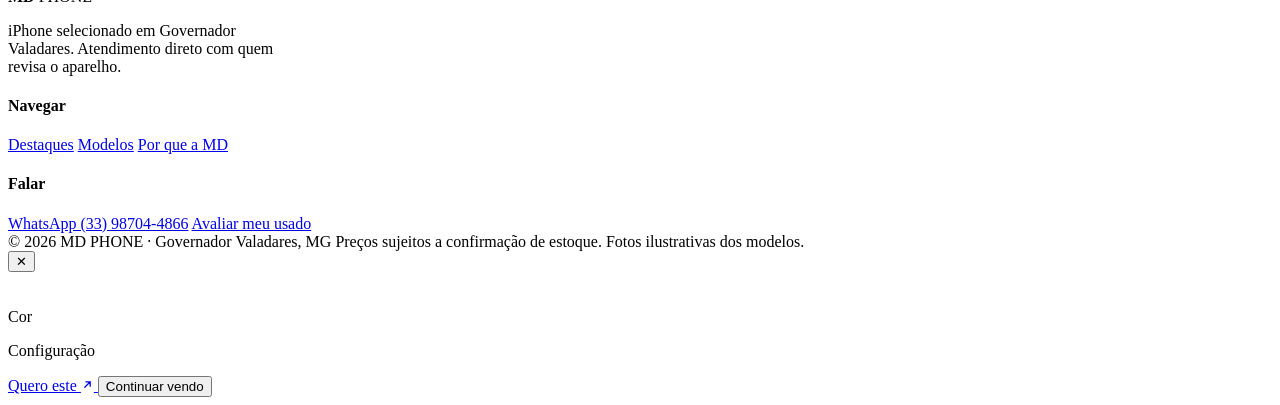
==== commit a3112e4a: "MD PHONE: novo site (index com garantia 3 meses seminovo / 1 ano lacrado)" ====
--- a/index.html
+++ b/index.html
@@ -1,30 +1,297 @@
-<!doctype html>
+<!DOCTYPE html>
 <html lang="pt-BR">
 <head>
 <meta charset="utf-8">
-<meta name="viewport" content="width=device-width,initial-scale=1,viewport-fit=cover">
-<meta name="theme-color" content="#04170f">
-<meta name="color-scheme" content="light dark">
-<title>MD PHONE — iPhones selecionados, experiência premium</title>
-<meta name="description" content="Explore iPhones do XR ao 18 Pro Max na MD PHONE. Design, tecnologia, cores, configurações e atendimento personalizado. Comprar com praticidade.">
+<meta name="viewport" content="width=device-width, initial-scale=1, viewport-fit=cover">
+<meta name="theme-color" content="#f7f6f3">
+<meta name="color-scheme" content="light">
+
+<title>MD PHONE — iPhone selecionado, do XR ao 18 Pro Max</title>
+<meta name="description" content="iPhone revisado com 3 meses de garantia e lacrado com 1 ano, do XR ao 18 Pro Max. Escolha o modelo, a cor e a configuração, e fale direto com a loja pelo WhatsApp. Entrega em Governador Valadares e região.">
 <meta property="og:type" content="website">
 <meta property="og:locale" content="pt_BR">
-<meta property="og:title" content="MD PHONE — Seu próximo iPhone. Em outro nível.">
-<meta property="og:description" content="Descubra seu próximo iPhone. Fotos amplas, acabamentos, preços e um atendimento que acompanha você.">
-<meta property="og:image" content="https://marlondouglas.github.io/md-phone-premium/assets/md-phone-brand-mark.svg">
+<meta property="og:title" content="MD PHONE — iPhone selecionado, do XR ao 18 Pro Max">
+<meta property="og:description" content="14 modelos com preço confirmado. Escolha a cor e a configuração, e fale direto com a loja.">
+<meta property="og:image" content="assets/media/hero-iphone-1400.jpg">
 <link rel="canonical" href="https://marlondouglas.github.io/md-phone-premium/">
 <link rel="icon" type="image/svg+xml" href="assets/md-phone-brand-mark.svg">
 <link rel="preconnect" href="https://fonts.googleapis.com">
 <link rel="preconnect" href="https://fonts.gstatic.com" crossorigin>
-<link href="https://fonts.googleapis.com/css2?family=Manrope:wght@400;500;600;700;800;900&display=swap" rel="stylesheet">
-<link rel="stylesheet" href="md-elevate.css?v=20261119-mobile-premium-v1">
-<script defer src="md-universe-data.js?v=20261119-mobile-premium-v1"></script>
-<script defer src="md-photo-manifest.js?v=20261119-mobile-premium-v1"></script>
-<script defer src="md-stories-manifest.js?v=20261119-mobile-premium-v1"></script>
-<script defer src="md-elevate.js?v=20261119-mobile-premium-v1"></script>
+<link rel="preload" as="image" href="assets/media/hero-iphone-800.webp" imagesrcset="assets/media/hero-iphone-400.webp 400w, assets/media/hero-iphone-800.webp 800w" imagesizes="44vw">
+<link href="https://fonts.googleapis.com/css2?family=Manrope:wght@400;500;600;700;800&family=Instrument+Serif:ital@0;1&display=swap" rel="stylesheet">
+<link rel="stylesheet" href="md-site.css">
 </head>
+
 <body>
-<div id="app"><main style="min-height:100vh;display:grid;place-items:center;background:#f4f6f2;color:#0b2e1c;padding:28px;font:700 16px Manrope,system-ui">Preparando a MD PHONE...</main></div>
-<noscript>Para navegar no catálogo da MD PHONE, ative o JavaScript no navegador. Você também pode falar com a loja pelo <a href="https://wa.me/5533987044866">WhatsApp</a>.</noscript>
+<a class="salto" href="#catalogo">Ir para o catálogo</a>
+
+<header class="cabecalho" id="cabecalho">
+  <div class="barra">
+    <a class="marca" href="#inicio">
+      <img src="assets/md-phone-brand-mark.svg" alt="" width="26" height="26">
+      <span><b>MD</b> PHONE</span>
+    </a>
+    <nav class="menu" aria-label="Menu principal">
+      <a href="#destaques">Destaques</a>
+      <a href="#catalogo">Modelos</a>
+      <a href="#filme">De perto</a>
+      <a href="#porque">Por que a MD</a>
+    </nav>
+    <div class="acoes">
+      <a class="botao" id="topoZap" href="https://wa.me/5533987044866" target="_blank" rel="noopener noreferrer">
+        Falar com a loja
+        <span class="ilha" aria-hidden="true">
+          <svg width="13" height="13" viewBox="0 0 24 24" fill="none" stroke="currentColor" stroke-width="2.4" stroke-linecap="round" stroke-linejoin="round"><path d="M7 17 17 7M9 7h8v8"/></svg>
+        </span>
+      </a>
+      <button class="icone-botao abrir" id="abrirMenu" type="button"
+              aria-label="Abrir menu" aria-controls="gaveta" aria-expanded="false">
+        <span></span><span></span>
+      </button>
+    </div>
+  </div>
+</header>
+
+<nav class="gaveta" id="gaveta" aria-label="Menu no celular">
+  <a href="#destaques">Destaques <span aria-hidden="true">↗</span></a>
+  <a href="#catalogo">Todos os modelos <span aria-hidden="true">↗</span></a>
+  <a href="#filme">Ver de perto <span aria-hidden="true">↗</span></a>
+  <a href="#porque">Por que a MD <span aria-hidden="true">↗</span></a>
+  <a class="botao" href="https://wa.me/5533987044866" target="_blank" rel="noopener noreferrer">
+    Falar com a loja
+    <span class="ilha" aria-hidden="true">
+      <svg width="13" height="13" viewBox="0 0 24 24" fill="none" stroke="currentColor" stroke-width="2.4" stroke-linecap="round" stroke-linejoin="round"><path d="M7 17 17 7M9 7h8v8"/></svg>
+    </span>
+  </a>
+</nav>
+
+<main>
+  <!-- ================================================== abertura -->
+  <section class="abertura" id="inicio">
+    <div class="shell abertura-grade">
+      <div class="abertura-texto">
+        <span class="eyebrow">Governador Valadares · desde 2019</span>
+        <h1 class="display">
+          Seu próximo
+          <em>iPhone.</em>
+        </h1>
+        <p class="lead">
+          Aparelho revisado, cor e configuração que você escolhe, e o preço na
+          frente antes de qualquer conversa. Do XR ao 18 Pro Max.
+        </p>
+        <div class="abertura-acoes">
+          <a class="botao" href="#catalogo">
+            Ver os 14 modelos
+            <span class="ilha" aria-hidden="true">
+              <svg width="13" height="13" viewBox="0 0 24 24" fill="none" stroke="currentColor" stroke-width="2.4" stroke-linecap="round" stroke-linejoin="round"><path d="M5 12h14M13 6l6 6-6 6"/></svg>
+            </span>
+          </a>
+          <a class="botao fantasma" href="https://wa.me/5533987044866?text=Ol%C3%A1%2C%20MD%20PHONE!%20Quero%20saber%20qual%20iPhone%20combina%20comigo."
+             target="_blank" rel="noopener noreferrer">Falar com a loja</a>
+        </div>
+
+        <div class="abertura-prova">
+          <div><b>14</b><span>modelos com preço</span></div>
+          <div><b>R$ 699</b><span>a entrada</span></div>
+          <div><b>3 a 12</b><span>meses de garantia</span></div>
+        </div>
+      </div>
+
+      <div class="abertura-visual">
+        <div class="palco">
+          <span class="selo-palco" id="seloPalco">Em destaque</span>
+          <div class="palco-nucleo" id="palco"></div>
+        </div>
+      </div>
+    </div>
+  </section>
+
+  <!-- ================================================== faixa -->
+  <div class="faixa" aria-hidden="true">
+    <div class="faixa-trilho" id="faixaTrilho"></div>
+  </div>
+
+  <!-- ================================================== destaques -->
+  <section class="secao" id="destaques">
+    <div class="shell">
+      <div class="secao-cabeca revelar">
+        <div>
+          <span class="eyebrow">Seleção da casa</span>
+          <h2>Três que valem<br><em>a sua atenção.</em></h2>
+        </div>
+        <p>Os modelos que mais saem — e por um motivo simples: entregam o que
+           prometem no dia a dia, sem pesar no bolso.</p>
+      </div>
+      <div class="destaques-grade" id="destaquesGrade"></div>
+    </div>
+  </section>
+
+  <!-- ================================================== filme -->
+  <section class="secao fundo" id="filme">
+    <div class="shell filme">
+      <div class="film-strip revelar" id="filmStrip" aria-label="Filmes dos modelos">
+        <!-- preenchido pelo motor; sem JS fica vazio e a secao nao quebra -->
+      </div>
+      <div class="revelar">
+        <span class="eyebrow">De perto</span>
+        <h2>O acabamento aparece<br><em>na luz certa.</em></h2>
+        <p class="lead">
+          Filme próprio, feito na bancada da loja com o aparelho que está à
+          venda. O que aparece na tela é o que chega na sua mão — mesma cor,
+          mesmo estado, mesmas condições.
+        </p>
+        <ul>
+          <li>Revisão completa: bateria, câmera, tela e sensores testados.</li>
+          <li>Bateria com no mínimo 85% da capacidade original.</li>
+          <li>Garantia de 3 meses no seminovo e 1 ano no lacrado, com nota fiscal.</li>
+        </ul>
+        <a class="botao" href="#catalogo">
+          Escolher o meu
+          <span class="ilha" aria-hidden="true">
+            <svg width="13" height="13" viewBox="0 0 24 24" fill="none" stroke="currentColor" stroke-width="2.4" stroke-linecap="round" stroke-linejoin="round"><path d="M5 12h14M13 6l6 6-6 6"/></svg>
+          </span>
+        </a>
+      </div>
+    </div>
+  </section>
+
+  <!-- ================================================== catalogo -->
+  <section class="secao" id="catalogo">
+    <div class="shell">
+      <div class="secao-cabeca revelar">
+        <div>
+          <span class="eyebrow">Catálogo</span>
+          <h2>Todos os modelos.<br><em>Preço na frente.</em></h2>
+        </div>
+        <p>Toque em qualquer aparelho para ver as cores, as configurações
+           disponíveis e mandar a mensagem já com o modelo escolhido.</p>
+      </div>
+
+      <div class="filtros" id="filtros" role="group" aria-label="Filtrar por faixa">
+        <button class="filtro" type="button" data-faixa="todos" aria-pressed="true">Todos</button>
+        <button class="filtro" type="button" data-faixa="entrada" aria-pressed="false">XR ao 12</button>
+        <button class="filtro" type="button" data-faixa="meio" aria-pressed="false">13 ao 15</button>
+        <button class="filtro" type="button" data-faixa="pro" aria-pressed="false">Pro e Pro Max</button>
+      </div>
+
+      <div class="grade-produtos" id="gradeProdutos"></div>
+    </div>
+  </section>
+
+  <!-- ================================================== porque -->
+  <section class="secao fundo" id="porque">
+    <div class="shell">
+      <div class="secao-cabeca revelar">
+        <div>
+          <span class="eyebrow">Por que a MD</span>
+          <h2>Loja de bairro com<br><em>padrão de boutique.</em></h2>
+        </div>
+        <p>Apple é um produto que exige cuidado. A gente trata cada aparelho
+           como se fosse o nosso.</p>
+      </div>
+      <div class="pilares">
+        <article class="pilar revelar">
+          <div class="pilar-numero">01</div>
+          <h3>Revisão de 32 pontos</h3>
+          <p>Bateria, câmeras, tela, alto-falantes, Face ID e todos os sensores.
+             O laudo vai junto com o aparelho.</p>
+        </article>
+        <article class="pilar revelar">
+          <div class="pilar-numero">02</div>
+          <h3>3 meses ou 1 ano de garantia</h3>
+          <p>Seminovo tem 3 meses; aparelho novo, lacrado, tem 1 ano. Defeito
+             de fabricação a gente resolve, sem letra miúda.</p>
+        </article>
+        <article class="pilar revelar">
+          <div class="pilar-numero">03</div>
+          <h3>Seu antigo entra no negócio</h3>
+          <p>Avaliamos o seu aparelho atual na hora e abatemos do valor. A
+             diferença você acerta no PIX ou no cartão.</p>
+        </article>
+        <article class="pilar revelar">
+          <div class="pilar-numero">04</div>
+          <h3>Entrega em Governador Valadares</h3>
+          <p>Retirada na loja ou entrega no mesmo dia na cidade. Para a região,
+             combinamos pelo WhatsApp.</p>
+        </article>
+      </div>
+    </div>
+  </section>
+
+  <!-- ================================================== fecho -->
+  <section class="fecho">
+    <div class="shell">
+      <h2>Diga o modelo.<br><em>A gente cuida do resto.</em></h2>
+      <p>Manda uma mensagem contando qual iPhone você quer e quanto pretende
+         investir. A resposta vem com o aparelho, o preço e as condições — sem
+         enrolação.</p>
+      <a class="botao" href="https://wa.me/5533987044866?text=Ol%C3%A1%2C%20MD%20PHONE!%20Quero%20um%20iPhone." target="_blank" rel="noopener noreferrer">
+        Chamar no WhatsApp
+        <span class="ilha" aria-hidden="true">
+          <svg width="13" height="13" viewBox="0 0 24 24" fill="none" stroke="currentColor" stroke-width="2.4" stroke-linecap="round" stroke-linejoin="round"><path d="M7 17 17 7M9 7h8v8"/></svg>
+        </span>
+      </a>
+    </div>
+  </section>
+</main>
+
+<footer class="rodape">
+  <div class="shell">
+    <div class="rodape-grade">
+      <div>
+        <div class="marca"><span><b>MD</b> PHONE</span></div>
+        <p style="max-width:34ch">iPhone selecionado em Governador Valadares.
+           Atendimento direto com quem revisa o aparelho.</p>
+      </div>
+      <div>
+        <h4>Navegar</h4>
+        <a href="#destaques">Destaques</a>
+        <a href="#catalogo">Modelos</a>
+        <a href="#porque">Por que a MD</a>
+      </div>
+      <div>
+        <h4>Falar</h4>
+        <a href="https://wa.me/5533987044866" target="_blank" rel="noopener noreferrer">WhatsApp (33) 98704-4866</a>
+        <a href="https://wa.me/5533987044866?text=Ol%C3%A1!%20Quero%20avaliar%20meu%20aparelho." target="_blank" rel="noopener noreferrer">Avaliar meu usado</a>
+      </div>
+    </div>
+    <div class="rodape-base">
+      <span>© <span id="ano">2026</span> MD PHONE · Governador Valadares, MG</span>
+      <span>Preços sujeitos a confirmação de estoque. Fotos ilustrativas dos modelos.</span>
+    </div>
+  </div>
+</footer>
+
+<!-- ================================================== painel do produto -->
+<div class="painel" id="painel" role="dialog" aria-modal="true" aria-labelledby="painelTitulo" aria-hidden="true">
+  <div class="painel-caixa">
+    <button class="fechar-painel" id="fecharPainel" type="button" aria-label="Fechar">✕</button>
+    <div class="painel-foto"><img id="painelFoto" src="" alt=""></div>
+    <div class="painel-corpo">
+      <h3 id="painelTitulo"></h3>
+      <p class="de" id="painelDe"></p>
+      <div class="painel-preco" id="painelPreco"></div>
+      <p class="painel-garantia" id="painelGarantia" hidden></p>
+      <p class="painel-rotulo" id="rotuloCores">Cor</p>
+      <div class="painel-cores" id="painelCores"></div>
+      <p class="painel-rotulo">Configuração</p>
+      <div class="painel-variantes" id="painelVariantes"></div>
+      <div class="painel-acoes">
+        <a class="botao" id="painelZap" href="#" target="_blank" rel="noopener noreferrer">
+          Quero este
+          <span class="ilha" aria-hidden="true">
+            <svg width="13" height="13" viewBox="0 0 24 24" fill="none" stroke="currentColor" stroke-width="2.4" stroke-linecap="round" stroke-linejoin="round"><path d="M7 17 17 7M9 7h8v8"/></svg>
+          </span>
+        </a>
+        <button class="botao fantasma" id="painelFechar2" type="button">Continuar vendo</button>
+      </div>
+    </div>
+  </div>
+</div>
+
+<script src="md-data.js"></script>
+<script src="md-fotos.js"></script>
+<script src="md-filmes.js"></script>
+<script src="md-site.js"></script>
 </body>
 </html>
